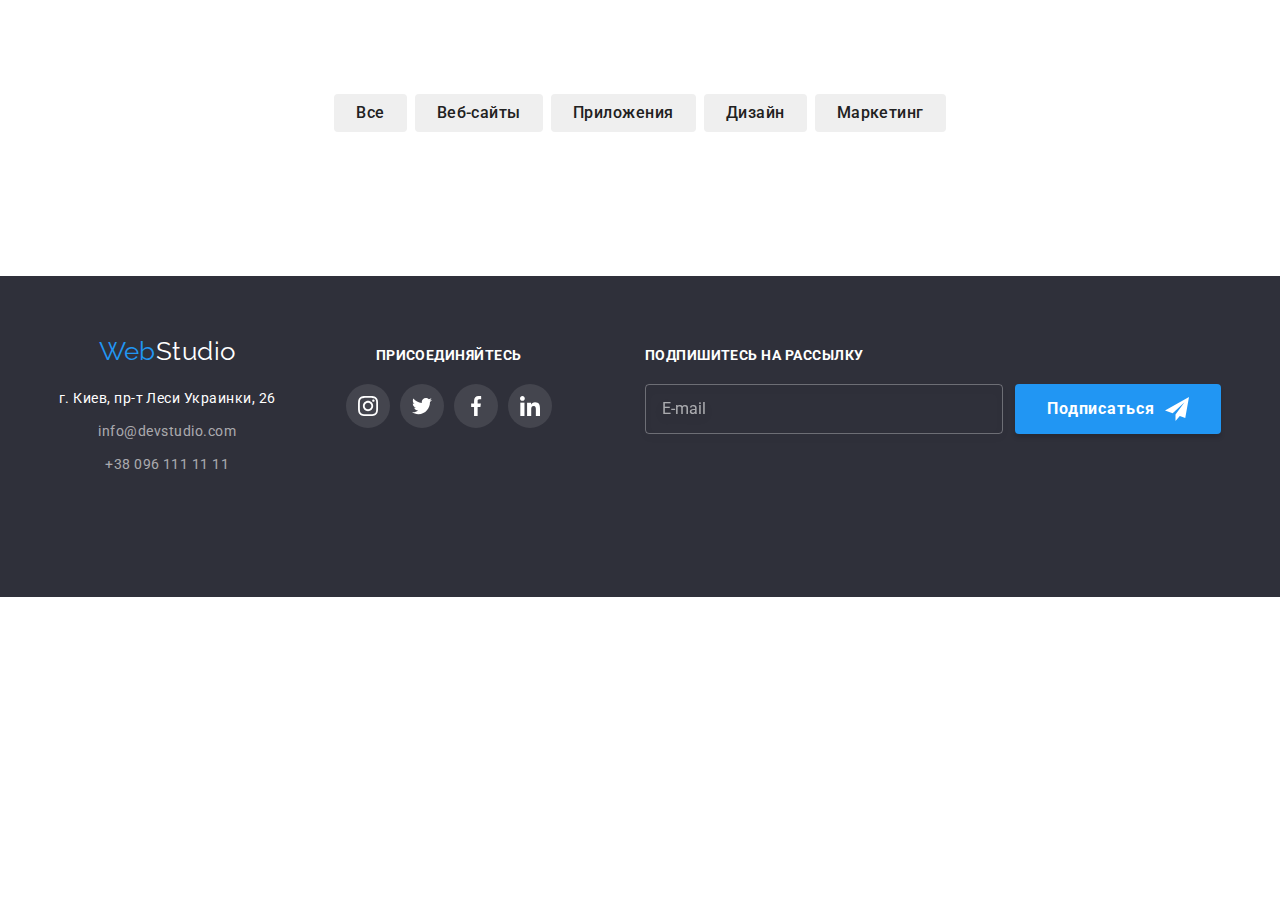
==== portfolio.html @ e56482e9 "Выполнена адаптивка части главной страницы" ====
<!DOCTYPE html>
<html lang="ru">

<head>
    <meta charset="UTF-8">
    <meta http-equiv="X-UA-Compatible" project__content="IE=edge">
    <meta name="viewport" project__content="width=device-width, initial-scale=1.0">
    <title>Портфолио</title>
    <link rel="preconnect" href="https://fonts.googleapis.com">
    <link rel="preconnect" href="https://fonts.gstatic.com" crossorigin>
    <link href="https://fonts.googleapis.com/css2?family=Raleway:wght@700&family=Roboto:wght@400;500;700;900&display=swap"
        rel="stylesheet">
    <link rel="stylesheet" href="https://cdnjs.cloudflare.com/ajax/libs/modern-normalize/1.1.0/modern-normalize.min.css">
    <link rel="stylesheet" href="./css/main.min.css">
</head>

<body>
    <!-- <header class="header">
    
        <div class="container header__nav">
            <nav class="header__nav">
                <a href="./index.html" class="logo">
                    <span class="logo-part">Web</span>Studio
                </a>
    
                <ul class="nav list">
                    <li class="nav__item "> <a href="./index.html"
                            class="nav__link link">Студия</a> </li>
                    <li class="nav__item nav__item--current"> 
                        <a href="./portfolio.html" class="nav__link nav__link--current link">Портфолио</a></li>
                    <li class="nav__item"> <a href="" class="nav__link link">Контакты</a></li>
                </ul>
    
    
            </nav>
            <ul class="contacts--flex list">
                <li class="contacts__item">
                    <a href="mailto:info@devstudio.com" class="contacts__link link">
                        <svg class="contacts__icon" width="16" height="12">
                            <use href="./images/symbol-defs.svg#icon-mail"></use>
                        </svg>
                        info@devstudio.com</a>
                </li>
                <li class="contacts__item contacts__item--margin">
                    <a href="tel:+380961111111" class="contacts__link link">
                        <svg class="contacts__icon" width="10" height="16">
                            <use href="./images/symbol-defs.svg#icon-tel"></use>
                        </svg>
                        +38 096 111 11 11
                    </a>
                </li>
            </ul>
        </div>
    
    </header> -->

    <main>
        <section class="container section">

            <!-- Project navigation -->

            <h1 class="visually-hidden">Наши проекты</h1>
            <ul class="project-nav list">
                <li class="project-nav__item project-nav__item--margin">
                    <button type="button" class="project-nav__filter">Все</button></li>
                <li class="project-nav__item project-nav__item--margin">
                    <button type="button" class="project-nav__filter">Веб-сайты</button></li>
                <li class="project-nav__item project-nav__item--margin">
                    <button type="button" class="project-nav__filter">Приложения</button></li>
                <li class="project-nav__item project-nav__item--margin">
                    <button type="button" class="project-nav__filter">Дизайн</button></li>
                <li class="project-nav__item">
                    <button type="button" class="project-nav__filter">Маркетинг</button></li>    
            </ul>
        
            <!-- <ul class="grid list">
                <li class="grid__item">
                    <a href="" class="project link">
                        
                        <div class="project__thumb">
                            <img src="./images/techcrack.jpg" alt="Технокряк"
                            >
                            <p class="project__text">Ресурс предлагает комплексные предложения с разным уровнем функционала и сервисов. Все это позволит посетителю получить
                            исчерпывающие сведения о компании или частном лице.</p>
                            
                        </div>
                        
                        <div class="project__content">
                            <h2 class="project__name">Технокряк</h2>
                            <p class="project__type">Веб-сайт</p>
                        </div>
                            
                    </a>
                    
                </li>
                <li class="grid__item">
                    <a href="" class="project link">
                        <div class="project__thumb">
                            <img src="./images/poster-new-orlean.jpg" alt="Постер New Orlean vs Golden Star" >
                            <p class="project__text">
                                Lorem ipsum dolor sit amet consectetur adipisicing elit. Natus consequuntur vitae, voluptas unde corporis minus?
                            </p>
                        </div>
                        
                        <div class="project__content">
                            <h2 class="project__name">Постер New Orlean vs Golden Star</h2>
                            <p class="project__type">Дизайн</p>
                        </div>
                            
                    </a>
                   
                </li>
                <li class="grid__item">
                    <a href="" class="project link">
                        <div class="project__thumb">
                            <img src="./images/seafood.jpg" alt="Ресторан Seafood" >
                            <p class="project__text">
                                Lorem ipsum dolor sit amet consectetur adipisicing elit. Natus consequuntur vitae, voluptas unde corporis minus?
                            </p>
                        </div>
                        
                        <div class="project__content">
                            <h2 class="project__name">Ресторан Seafood</h2>
                            <p class="project__type">Приложение</p>  
                        </div>
                          
                    </a>
                    
                </li>
                <li class="grid__item">
                    <a href="" class="project link">
                        <div class="project__thumb">
                            <img src="./images/prime.jpg" alt="Проект Prime" >
                            <p class="project__text">
                                Lorem ipsum dolor sit amet consectetur adipisicing elit. Natus consequuntur vitae, voluptas unde corporis minus?
                            </p>
                        </div>
                        
                        <div class="project__content">
                            <h2 class="project__name">Проект Prime</h2>
                            <p class="project__type">Маркетинг</p>
                        </div>
                          
                    </a>
                    
                </li>
                <li class="grid__item">
                    <a href="" class="project link">
                        <div class="project__thumb">
                            <img src="./images/boxes.jpg" alt="Проект Boxes" >
                            <p class="project__text">
                                Lorem ipsum dolor sit amet consectetur adipisicing elit. Natus consequuntur vitae, voluptas unde corporis minus?
                            </p>
                        </div>
                        
                        <div class="project__content">
                            <h2 class="project__name">Проект Boxes</h2>
                            <p class="project__type">Приложение</p> 
                        </div>
                           
                    </a>
                    
                </li>
                <li class="grid__item">
                    <a href="" class="project link">
                        <div class="project__thumb">
                            <img src="./images/inspiration.jpg" alt="Веб-сайт Inspiration has no Borders" >
                            <p class="project__text">
                                Lorem ipsum dolor sit amet consectetur adipisicing elit. Natus consequuntur vitae, voluptas unde corporis minus?
                            </p>
                        </div>
                        
                        <div class="project__content">
                            <h2 class="project__name">Inspiration has no Borders</h2>
                            <p class="project__type">Веб-сайт</p>  
                        </div>
                          
                    </a>
                    
                </li>
                <li class="grid__item">
                    <a href="" class="project link">
                        <div class="project__thumb">
                            <img src="./images/publish.jpg" alt="Издание Limited Edition" >
                            <p class="project__text">
                                Lorem ipsum dolor sit amet consectetur adipisicing elit. Natus consequuntur vitae, voluptas unde corporis minus?
                            </p>
                        </div>
                        
                        <div class="project__content">
                            <h2 class="project__name">Издание Limited Edition</h2>
                            <p class="project__type">Дизайн</p>
                        </div>
                            
                    </a>
                    
                </li>
                <li class="grid__item">
                    <a href="" class="project link link">
                        <div class="project__thumb">
                            <img src="./images/lab.jpg" alt="Проект LAB" >
                            <p class="project__text">
                                Lorem ipsum dolor sit amet consectetur adipisicing elit. Natus consequuntur vitae, voluptas unde corporis minus?
                            </p>
                        </div>
                        
                        <div class="project__content">
                            <h2 class="project__name">Проект LAB</h2>
                            <p class="project__type">Маркетинг</p>  
                        </div>
                          
                    </a>
                    
                </li>
                <li class="grid__item">
                    <a href="" class="project link link">
                        <div class="project__thumb">
                            <img src="./images/business.jpg" alt="Приложение Growing Business" >
                            <p class="project__text">
                                Lorem ipsum dolor sit amet consectetur adipisicing elit. Natus consequuntur vitae, voluptas unde corporis minus?
                            </p>
                        </div>
                        
                        <div class="project__content">
                            <h2 class="project__name">Growing Business</h2>
                            <p class="project__type">Приложение</p>   
                        </div> 
                    </a>
                </li>    
            </ul>   -->
        </section>
    </main>

    <footer class="footer section">
        <div class="footer__container container">
            <div class="footer__start">
                <a href="./index.html" class="footer__logo">
                    <span class="logo-part">Web</span>Studio
                </a>
    
                <address class="address">
                    <ul class="address__list list">
                        <li class="address__item address__item--margin">
                            <a href="https://goo.gl/maps/sBjycZR8X2mgEzcPA" target="_blank"
                                rel="noreferrer nofollow noopener" class="map">г. Киев, пр-т
                                Леси Украинки, 26</a>
                        </li>
                        <li class="address__item address__item--margin"> <a href="mailto:info@devstudio.com"
                                class="address__link link">info@devstudio.com</a> </li>
                        <li class="address__item"> <a href="tel:+380961111111" class="address__link link">+38 096 111 11
                                11</a></li>
                    </ul>
    
                </address>
            </div>
    
            <div class="footer__center">
                <h2 class="footer__tittle tittle">присоединяйтесь</h2>
                <ul class="footer-networks list">
                    <li class="footer-networks__item footer-networks__item--margin">
                        <a href="https://www.instagram.com/" target="_blank" rel="noreferrer nofollow noopener"
                            class="footer-networks__link">
                            <svg class="footer-networks__icon">
                                <use href="./images/symbol-defs.svg#icon-instagram"></use>
                            </svg>
                        </a>
                    </li>
                    <li class="footer-networks__item footer-networks__item--margin">
                        <a href="https://www.twitter.com" target="_blank" rel="noreferrer nofollow noopener"
                            class="footer-networks__link">
                            <svg class="footer-networks__icon">
                                <use href="./images/symbol-defs.svg#icon-twitter"></use>
                            </svg>
                        </a>
                    </li>
                    <li class="footer-networks__item footer-networks__item--margin">
                        <a href="https://www.facebook.com" target="_blank" rel="noreferrer nofollow noopener"
                            class="footer-networks__link link">
                            <svg class="footer-networks__icon">
                                <use href="./images/symbol-defs.svg#icon-facebook"></use>
                            </svg>
                        </a>
                    </li>
                    <li class="footer-networks__item">
                        <a href="https://www.linkedin.com" target="_blank" rel="noreferrer nofollow noopener"
                            class="footer-networks__link">
                            <svg class="footer-networks__icon">
                                <use href="./images/symbol-defs.svg#icon-linkedin"></use>
                            </svg>
                        </a>
                    </li>
                </ul>
            </div>
    
            <div class="footer__subscribe">
                <p class="footer__tittle tittle">Подпишитесь на рассылку</p>
                <form class="footer-subscribe__form">
                    <label class="footer-subscribe__label">
                        <input class="footer-subscribe__input" type="email" name="subscription" placeholder="E-mail"
                            required>
                    </label>
                    <button class="footer-subsribe__button button" type="submit">Подписаться</button>
                </form>
    
            </div>
    
    
        </div>
    
    </footer>
    </body>
    </html>
---- css/main.min.css ----
body{background:#fff;color:#757575;font-family:"Roboto",sans-serif;letter-spacing:.03em}img{display:block;max-width:100%;height:auto}address{font-style:normal}.list{padding:0;margin:0;list-style:none}.link{text-decoration:none;color:inherit}h1,h2,h3,h4,h5,h6,p{margin-top:0;margin-bottom:0}.container{width:100vw;padding-left:15px;padding-right:15px;margin-left:auto;margin-right:auto}@media screen and (min-width: 480px){.container{width:420px}}@media screen and (min-width: 768px){.container{width:768px}}@media screen and (min-width: 1200px){.container{width:1200px}}.section{padding-top:60px;padding-bottom:60px}@media screen and (min-width: 1200px){.section{padding-top:94px;padding-bottom:94px}}.section-tittle{color:#212121;font-size:28px;line-height:1.18;text-align:center;margin-bottom:30px}@media screen and (min-width: 1200px){.section-tittle{font-size:36px;line-height:1.17;margin-bottom:50px}}.visually-hidden{position:absolute;width:1px;height:1px;margin:-1px;border:0;padding:0;white-space:nowrap;-webkit-clip-path:inset(100%);clip-path:inset(100%);clip:rect(0 0 0 0);overflow:hidden}.logo{color:#000;font-family:"Raleway",sans-serif;font-size:26px;line-height:1.19;text-decoration:none}.logo-part{color:#2196f3}.header{padding-top:24px;padding-bottom:24px;border-bottom:1px solid #ececec}.header__nav{display:-webkit-box;display:-ms-flexbox;display:flex;-webkit-box-align:center;-ms-flex-align:center;align-items:center}.nav{display:-webkit-box;display:-ms-flexbox;display:flex;margin-left:93px}.nav__item:not(:last-child){margin-right:50px}.nav__item--current{position:relative}.nav__link{color:#212121;font-weight:500;font-size:14px;line-height:1.14;letter-spacing:.02em;text-decoration:none;-webkit-transition:color 250ms cubic-bezier(0.4, 0, 0.2, 1);transition:color 250ms cubic-bezier(0.4, 0, 0.2, 1)}.nav__link:hover,.nav__link:focus{color:#2196f3}.nav__link--current{position:relative;color:#2196f3;padding-bottom:31px}.nav__link--current::after{content:"";position:absolute;display:block;left:0;bottom:-1px;height:4px;width:100%;background:#2196f3;border-radius:2px}.contacts--flex{display:-webkit-box;display:-ms-flexbox;display:flex;margin-left:auto}.contacts__item--margin{margin-left:50px}.contacts__link{color:#757575;display:-webkit-box;display:-ms-flexbox;display:flex;-webkit-box-align:center;-ms-flex-align:center;align-items:center;font-weight:500;font-size:14px;line-height:1.14;letter-spacing:.02em;text-decoration:none;-webkit-transition:color 250ms cubic-bezier(0.4, 0, 0.2, 1);transition:color 250ms cubic-bezier(0.4, 0, 0.2, 1)}.contacts__link:hover,.contacts__link:focus{color:#2196f3}.contacts__icon{display:block;margin-right:10px;fill:currentColor}.footer{background:#2f303a;text-align:center}@media screen and (min-width: 1200px){.footer{padding-top:60px;padding-bottom:60px}}@media screen and (min-width: 768px){.footer__container{display:-webkit-box;display:-ms-flexbox;display:flex;-webkit-box-align:baseline;-ms-flex-align:baseline;align-items:baseline;-ms-flex-wrap:wrap;flex-wrap:wrap;-webkit-box-pack:center;-ms-flex-pack:center;justify-content:center}}@media screen and (min-width: 1200px){.footer__container{-ms-flex-wrap:nowrap;flex-wrap:nowrap}}.footer__logo{color:#fff;font-family:"Raleway",sans-serif;font-size:26px;line-height:1.19;text-decoration:none}.address{font-style:normal;font-size:14px;line-height:1.71;margin-top:20px;margin-bottom:60px}.map{color:#fff;font-weight:400;text-decoration:none;-webkit-transition:color 250ms cubic-bezier(0.4, 0, 0.2, 1);transition:color 250ms cubic-bezier(0.4, 0, 0.2, 1)}.map:hover,.map:focus{color:#2196f3}.address__item--margin{margin-bottom:9px}.address__link{color:rgba(255,255,255,.6);font-weight:400;text-decoration:none;font-size:14px;line-height:1.71;-webkit-transition:color 250ms cubic-bezier(0.4, 0, 0.2, 1);transition:color 250ms cubic-bezier(0.4, 0, 0.2, 1)}.address__link:hover,.address__link:focus{color:#2196f3}.footer__center{margin-bottom:60px;text-align:center}@media screen and (min-width: 768px){.footer__center{margin-left:165px}}@media screen and (min-width: 1200px){.footer__center{margin-left:70px}}.footer__tittle{margin-bottom:20px;font-weight:700;font-size:14px;line-height:1.14;text-transform:uppercase;color:#fff}.footer-networks{display:-webkit-box;display:-ms-flexbox;display:flex;-webkit-box-pack:center;-ms-flex-pack:center;justify-content:center;-webkit-box-align:center;-ms-flex-align:center;align-items:center}.footer-networks__item--margin{margin-right:10px}.footer-networks__link{padding:12px;width:44px;height:44px;border-radius:50%;display:-webkit-box;display:-ms-flexbox;display:flex;fill:#fff;background:rgba(255,255,255,.1);-webkit-transition:background-color 250ms cubic-bezier(0.4, 0, 0.2, 1);transition:background-color 250ms cubic-bezier(0.4, 0, 0.2, 1)}.footer-networks__link:hover,.footer-networks__link:focus{background-color:#2196f3}.footer-networks__icon{width:20px;height:20px}.footer__subscribe{text-align:center}@media screen and (min-width: 1200px){.footer__subscribe{margin-left:93px;text-align:start}}@media screen and (min-width: 1200px){.footer-subscribe__form{display:-webkit-box;display:-ms-flexbox;display:flex}}.footer-subscribe__input{margin-bottom:20px;padding:15px 16px;width:100%;border:1px solid rgba(255,255,255,.3);-webkit-filter:drop-shadow(0px 4px 4px rgba(0, 0, 0, 0.15));filter:drop-shadow(0px 4px 4px rgba(0, 0, 0, 0.15));border-radius:4px;background-color:rgba(0,0,0,0);color:#fff;-webkit-transition:border-color 250ms cubic-bezier(0.4, 0, 0.2, 1);transition:border-color 250ms cubic-bezier(0.4, 0, 0.2, 1)}@media screen and (min-width: 768px){.footer-subscribe__input{width:450px}}@media screen and (min-width: 1200px){.footer-subscribe__input{width:358px;margin-right:12px;margin-bottom:0}}.footer-subscribe__input:hover,.footer-subscribe__input:focus{border-color:#2196f3;outline:none}.footer-subscribe__input::-webkit-input-placeholder{font-size:16px;line-height:1.25;color:rgba(255,255,255,.6)}.footer-subscribe__input::-moz-placeholder{font-size:16px;line-height:1.25;color:rgba(255,255,255,.6)}.footer-subscribe__input:-ms-input-placeholder{font-size:16px;line-height:1.25;color:rgba(255,255,255,.6)}.footer-subscribe__input::-ms-input-placeholder{font-size:16px;line-height:1.25;color:rgba(255,255,255,.6)}.footer-subscribe__input::placeholder{font-size:16px;line-height:1.25;color:rgba(255,255,255,.6)}.footer-subsribe__button{display:-webkit-box;display:-ms-flexbox;display:flex;-webkit-box-pack:center;-ms-flex-pack:center;justify-content:center;-webkit-box-align:center;-ms-flex-align:center;align-items:center;margin-left:auto;margin-right:auto;padding:10px 28px;color:#fff;min-width:200px}.footer-subsribe__button::after{content:"";display:block;width:24px;height:24px;background-image:url(../images/icon-send.svg);background-size:contain;margin-left:10px}.hero{background-color:#2f303a;text-align:center;padding-top:118px;padding-bottom:118px;background-image:-webkit-gradient(linear, left top, right top, from(rgba(47, 48, 58, 0.4)), to(rgba(47, 48, 58, 0.4))),url(../images/hero-background.jpg);background-image:linear-gradient(to right, rgba(47, 48, 58, 0.4), rgba(47, 48, 58, 0.4)),url(../images/hero-background.jpg);background-repeat:no-repeat;background-size:cover;max-width:1600px;height:auto}@media screen and (min-width: 1200px){.hero{padding-top:200px;padding-bottom:200px}}.hero__tittle{color:#fff;font-weight:900;font-size:26px;line-height:1.62;letter-spacing:.06em;text-transform:uppercase;margin-bottom:30px}@media screen and (min-width: 1200px){.hero__tittle{font-size:44px;line-height:1.36}}.button{background:#2196f3;-webkit-box-shadow:0px 4px 4px rgba(0,0,0,.15);box-shadow:0px 4px 4px rgba(0,0,0,.15);border-radius:4px;color:#fff;cursor:pointer;font-weight:700;font-size:16px;line-height:1.88;font-family:inherit;letter-spacing:.06em;border:none;padding:10px 32px;-webkit-transition:background-color 250ms cubic-bezier(0.4, 0, 0.2, 1);transition:background-color 250ms cubic-bezier(0.4, 0, 0.2, 1)}.button:hover,.button:focus{background-color:#188ce8}.benefits__list{display:-webkit-box;display:-ms-flexbox;display:flex;-ms-flex-wrap:wrap;flex-wrap:wrap;gap:30px}.benefits__item{width:100%}@media screen and (min-width: 768px){.benefits__item{width:354px}}@media screen and (min-width: 1200px){.benefits__item{width:270px}}.benefits__icontainer{display:-webkit-box;display:-ms-flexbox;display:flex;-webkit-box-pack:center;-ms-flex-pack:center;justify-content:center;-webkit-box-align:center;-ms-flex-align:center;align-items:center;padding-top:25px;padding-bottom:25px;margin-bottom:30px;background-color:#f5f4fa;border-radius:4px}.benefits__icon{display:-webkit-box;display:-ms-flexbox;display:flex;width:70px;height:70px}.benefits__tittle{color:#212121;font-size:14px;line-height:1.14;text-transform:uppercase;margin-bottom:10px}.benefits__text{font-size:14px;line-height:1.71}.our-work{display:none;padding-top:0}@media screen and (min-width: 1200px){.our-work{display:block}}.our-work__list{display:-webkit-box;display:-ms-flexbox;display:flex}.our-work__item{position:relative}.our-work__itittle{position:absolute;bottom:0;left:0;width:100%;height:70px;display:-webkit-box;display:-ms-flexbox;display:flex;-webkit-box-pack:center;-ms-flex-pack:center;justify-content:center;-webkit-box-align:center;-ms-flex-align:center;align-items:center;font-size:14px;line-height:1.14;text-align:center;text-transform:uppercase;color:#fff;background:rgba(47,48,58,.8)}.our-work__item--margin{margin-left:30px}.team{background-color:#f5f4fa}.team__list{display:-webkit-box;display:-ms-flexbox;display:flex;-ms-flex-wrap:wrap;flex-wrap:wrap;gap:30px}.team__item{text-align:center;width:450px;-webkit-box-shadow:0px 1px 3px rgba(0,0,0,.12),0px 1px 1px rgba(0,0,0,.14),0px 2px 1px rgba(0,0,0,.2);box-shadow:0px 1px 3px rgba(0,0,0,.12),0px 1px 1px rgba(0,0,0,.14),0px 2px 1px rgba(0,0,0,.2);border-radius:0px 0px 4px 4px;background-color:#fff}@media screen and (min-width: 768px){.team__item{width:354px}}@media screen and (min-width: 1200px){.team__item{width:270px}}.team__content{padding-top:30px;padding-bottom:24px}@media screen and (min-width: 1200px){.team__content{padding-bottom:30px}}.team__name{color:#212121;font-weight:500;font-size:16px;line-height:1.19;margin-bottom:10px}.team__staff{font-weight:400;font-size:16px;line-height:1.19;margin-bottom:16px}.team-networks{display:-webkit-box;display:-ms-flexbox;display:flex;-webkit-box-pack:center;-ms-flex-pack:center;justify-content:center;-webkit-box-align:center;-ms-flex-align:center;align-items:center}.team-networks__item--margin{margin-right:10px}.team-networks__link{width:44px;height:44px;border-radius:50%;display:-webkit-box;display:-ms-flexbox;display:flex;-webkit-box-pack:center;-ms-flex-pack:center;justify-content:center;-webkit-box-align:center;-ms-flex-align:center;align-items:center;fill:#afb1b8;-webkit-transition:background-color 250ms cubic-bezier(0.4, 0, 0.2, 1),fill 250ms cubic-bezier(0.4, 0, 0.2, 1);transition:background-color 250ms cubic-bezier(0.4, 0, 0.2, 1),fill 250ms cubic-bezier(0.4, 0, 0.2, 1)}.team-networks__link:hover,.team-networks__link:focus{background-color:#2196f3;fill:#fff}.team-networks__icon{width:20px;height:20px}.clients__list{display:-webkit-box;display:-ms-flexbox;display:flex;-ms-flex-wrap:wrap;flex-wrap:wrap;-webkit-box-pack:center;-ms-flex-pack:center;justify-content:center;gap:30px}.clients__link{width:210px;height:92px;border:1px solid #afb1b8;border-radius:4px;display:-webkit-box;display:-ms-flexbox;display:flex;-webkit-box-pack:center;-ms-flex-pack:center;justify-content:center;-webkit-box-align:center;-ms-flex-align:center;align-items:center;fill:#afb1b8;-webkit-transition:border 250ms cubic-bezier(0.4, 0, 0.2, 1),fill 250ms cubic-bezier(0.4, 0, 0.2, 1);transition:border 250ms cubic-bezier(0.4, 0, 0.2, 1),fill 250ms cubic-bezier(0.4, 0, 0.2, 1)}@media screen and (min-width: 768px){.clients__link{width:226px}}@media screen and (min-width: 1200px){.clients__link{width:170px}}.clients__link:hover,.clients__link:focus{fill:#2196f3;border:1px solid #2196f3}.clients__icon{display:-webkit-box;display:-ms-flexbox;display:flex;-webkit-box-pack:center;-ms-flex-pack:center;justify-content:center;-webkit-box-align:center;-ms-flex-align:center;align-items:center}.backdrop{position:fixed;top:0;left:0;width:100%;height:100%;background-color:rgba(0,0,0,.2);opacity:1;-webkit-transition:opacity 250ms cubic-bezier(0.4, 0, 0.2, 1);transition:opacity 250ms cubic-bezier(0.4, 0, 0.2, 1)}.backdrop.is-hidden{opacity:0;pointer-events:none}.backdrop.is-hidden .modal{-webkit-transform:translate(-50%, -50%) scale(0.5);transform:translate(-50%, -50%) scale(0.5)}.modal{position:absolute;top:50%;left:50%;-webkit-transform:translate(-50%, -50%) scale(1);transform:translate(-50%, -50%) scale(1);-webkit-transition:-webkit-transform 250ms cubic-bezier(0.4, 0, 0.2, 1);transition:-webkit-transform 250ms cubic-bezier(0.4, 0, 0.2, 1);transition:transform 250ms cubic-bezier(0.4, 0, 0.2, 1);transition:transform 250ms cubic-bezier(0.4, 0, 0.2, 1), -webkit-transform 250ms cubic-bezier(0.4, 0, 0.2, 1);display:block;opacity:1;display:-webkit-box;display:-ms-flexbox;display:flex;-webkit-box-pack:center;-ms-flex-pack:center;justify-content:center;-webkit-box-align:center;-ms-flex-align:center;align-items:center;-webkit-box-orient:vertical;-webkit-box-direction:normal;-ms-flex-direction:column;flex-direction:column;width:528px;height:581px;padding:40px;background:#fff;-webkit-box-shadow:0px 1px 3px rgba(0,0,0,.12),0px 1px 1px rgba(0,0,0,.14),0px 2px 1px rgba(0,0,0,.2);box-shadow:0px 1px 3px rgba(0,0,0,.12),0px 1px 1px rgba(0,0,0,.14),0px 2px 1px rgba(0,0,0,.2);border-radius:4px}.button-close{position:absolute;top:8px;right:8px;width:30px;height:30px;display:-webkit-box;display:-ms-flexbox;display:flex;-webkit-box-pack:center;-ms-flex-pack:center;justify-content:center;-webkit-box-align:center;-ms-flex-align:center;align-items:center;cursor:pointer;background-color:#fff;fill:#000;border:1px solid rgba(0,0,0,.1);border-radius:15px;padding:6px;-webkit-transition:fill 250ms cubic-bezier(0.4, 0, 0.2, 1);transition:fill 250ms cubic-bezier(0.4, 0, 0.2, 1)}.button-close:hover,.button-close:focus{fill:#2196f3}.modal-form__submit{display:-webkit-box;display:-ms-flexbox;display:flex;-webkit-box-pack:center;-ms-flex-pack:center;justify-content:center;-webkit-box-align:center;-ms-flex-align:center;align-items:center;margin:0 auto;min-width:200px;height:50px;color:#fff;background-color:#2196f3;-webkit-box-shadow:0px 4px 4px rgba(0,0,0,.15);box-shadow:0px 4px 4px rgba(0,0,0,.15);border-radius:4px}.modal__tittle{margin-bottom:12px;font-weight:700;font-size:20px;line-height:1.15;text-align:center;color:#212121}.modal-form{margin-left:auto;margin-right:auto;-webkit-box-orient:vertical;-webkit-box-direction:normal;-ms-flex-direction:column;flex-direction:column}.modal-form__field{display:-webkit-box;display:-ms-flexbox;display:flex;-webkit-box-orient:vertical;-webkit-box-direction:normal;-ms-flex-direction:column;flex-direction:column;position:relative;margin-bottom:10px;-webkit-transition:border-color 250ms cubic-bezier(0.4, 0, 0.2, 1);transition:border-color 250ms cubic-bezier(0.4, 0, 0.2, 1)}.modal-form__label{margin-bottom:4px;font-size:12px;line-height:1.17;letter-spacing:.01em}.modal-form__input{height:40px;padding:12px 42px;border:1px solid rgba(33,33,33,.2);border-radius:4px;-webkit-transition:border-color 250ms cubic-bezier(0.4, 0, 0.2, 1);transition:border-color 250ms cubic-bezier(0.4, 0, 0.2, 1)}.modal-form__field:focus-within .modal-form__input,.modal-form__field:hover .modal-form__input{border:1px solid #2196f3;outline:none}.modal-form__icon{position:absolute;left:12px;bottom:12px;margin:0;width:18px;height:18px;fill:#212121;-webkit-transition:fill 250ms cubic-bezier(0.4, 0, 0.2, 1);transition:fill 250ms cubic-bezier(0.4, 0, 0.2, 1)}.modal-form__field:focus-within .modal-form__icon,.modal-form__field:hover .modal-form__icon{fill:#2196f3}.modal-form__textarea{display:-webkit-box;display:-ms-flexbox;display:flex;-webkit-box-orient:vertical;-webkit-box-direction:normal;-ms-flex-direction:column;flex-direction:column;margin-bottom:20px}.modal-textarea__field{padding:12px 16px;width:448px;height:120px;border:1px solid rgba(33,33,33,.2);border-radius:4px;-webkit-transition:border-color 250ms cubic-bezier(0.4, 0, 0.2, 1);transition:border-color 250ms cubic-bezier(0.4, 0, 0.2, 1);resize:none}.modal-textarea__field::-webkit-input-placeholder{font-size:12px;line-height:1.17;letter-spacing:.01em;color:rgba(117,117,117,.5019607843)}.modal-textarea__field::-moz-placeholder{font-size:12px;line-height:1.17;letter-spacing:.01em;color:rgba(117,117,117,.5019607843)}.modal-textarea__field:-ms-input-placeholder{font-size:12px;line-height:1.17;letter-spacing:.01em;color:rgba(117,117,117,.5019607843)}.modal-textarea__field::-ms-input-placeholder{font-size:12px;line-height:1.17;letter-spacing:.01em;color:rgba(117,117,117,.5019607843)}.modal-textarea__field::placeholder{font-size:12px;line-height:1.17;letter-spacing:.01em;color:rgba(117,117,117,.5019607843)}.modal-textarea__field:focus-within,.modal-textarea__field:hover{border-color:#2196f3;outline:none}.modal-form__checkbox{display:-webkit-box;display:-ms-flexbox;display:flex;-webkit-box-pack:center;-ms-flex-pack:center;justify-content:center;-webkit-box-align:center;-ms-flex-align:center;align-items:center;margin-bottom:30px}.checkbox-icon{display:inline-block;width:16px;height:15px;border:2px solid #212121;border-radius:2px;margin-right:8px}.modal-form__check:checked+.checkbox-icon{background-color:#2196f3;background-image:url(../images/icon-check.svg);background-size:contain;border-color:rgba(0,0,0,0);background-origin:border-box}.modal-form__checkbox-label{font-size:14px;line-height:1.7142857143}.modal-form__terms{color:#2196f3}.project-nav{margin-bottom:50px;display:-webkit-box;display:-ms-flexbox;display:flex;-webkit-box-pack:center;-ms-flex-pack:center;justify-content:center;-webkit-box-align:center;-ms-flex-align:center;align-items:center}.project-nav__item--margin{margin-right:8px}.project-nav__filter{color:#212121;cursor:pointer;border-radius:4px;font-family:inherit;font-weight:500;font-size:16px;line-height:1.63;border:none;text-align:center;letter-spacing:.03em;padding:6px 22px;-webkit-transition:background-color 250ms cubic-bezier(0.4, 0, 0.2, 1),color 250ms cubic-bezier(0.4, 0, 0.2, 1),-webkit-box-shadow 250ms cubic-bezier(0.4, 0, 0.2, 1);transition:background-color 250ms cubic-bezier(0.4, 0, 0.2, 1),color 250ms cubic-bezier(0.4, 0, 0.2, 1),-webkit-box-shadow 250ms cubic-bezier(0.4, 0, 0.2, 1);transition:background-color 250ms cubic-bezier(0.4, 0, 0.2, 1),color 250ms cubic-bezier(0.4, 0, 0.2, 1),box-shadow 250ms cubic-bezier(0.4, 0, 0.2, 1);transition:background-color 250ms cubic-bezier(0.4, 0, 0.2, 1),color 250ms cubic-bezier(0.4, 0, 0.2, 1),box-shadow 250ms cubic-bezier(0.4, 0, 0.2, 1),-webkit-box-shadow 250ms cubic-bezier(0.4, 0, 0.2, 1)}.project-nav__filter:hover,.project-nav__filter:focus{background-color:#2196f3;color:#fff;-webkit-box-shadow:0px 3px 1px rgba(0,0,0,.1),0px 1px 2px rgba(0,0,0,.08),0px 2px 2px rgba(0,0,0,.12);box-shadow:0px 3px 1px rgba(0,0,0,.1),0px 1px 2px rgba(0,0,0,.08),0px 2px 2px rgba(0,0,0,.12)}.grid{display:-webkit-box;display:-ms-flexbox;display:flex;-ms-flex-wrap:wrap;flex-wrap:wrap;gap:30px;margin-bottom:-30px}.grid__item{z-index:9;border:4px;width:100%;height:auto}.project{display:block;-webkit-transition:-webkit-box-shadow 250ms timing-function;transition:-webkit-box-shadow 250ms timing-function;transition:box-shadow 250ms timing-function;transition:box-shadow 250ms timing-function, -webkit-box-shadow 250ms timing-function}.project:hover,.project:focus{-webkit-box-shadow:0px 1px 1px rgba(0,0,0,.12),0px 4px 4px rgba(0,0,0,.06),1px 4px 6px rgba(0,0,0,.16);box-shadow:0px 1px 1px rgba(0,0,0,.12),0px 4px 4px rgba(0,0,0,.06),1px 4px 6px rgba(0,0,0,.16)}.project__thumb{position:relative;content:"";top:0;left:0;width:450px;height:294px;overflow:hidden}.project_thumb img{width:450px;height:auto}.project__text{position:absolute;top:0;left:0;color:#fff;background-color:rgba(33,150,243,.9);width:100%;height:100%;-webkit-transform:translateY(101%);transform:translateY(101%);-webkit-transition:-webkit-transform 250ms cubic-bezier(0.4, 0, 0.2, 1);transition:-webkit-transform 250ms cubic-bezier(0.4, 0, 0.2, 1);transition:transform 250ms cubic-bezier(0.4, 0, 0.2, 1);transition:transform 250ms cubic-bezier(0.4, 0, 0.2, 1), -webkit-transform 250ms cubic-bezier(0.4, 0, 0.2, 1);font-size:18px;line-height:1.56}.project:hover .project__text,.project:focus .project__text{-webkit-transform:translateY(0);transform:translateY(0)}.project__content{border:1px solid #eee;border-top:none}.project__name{color:#212121;font-size:18px;line-height:2;margin-bottom:4px}.project__type{font-size:16px;line-height:1.88;margin:0}/*# sourceMappingURL=main.min.css.map */
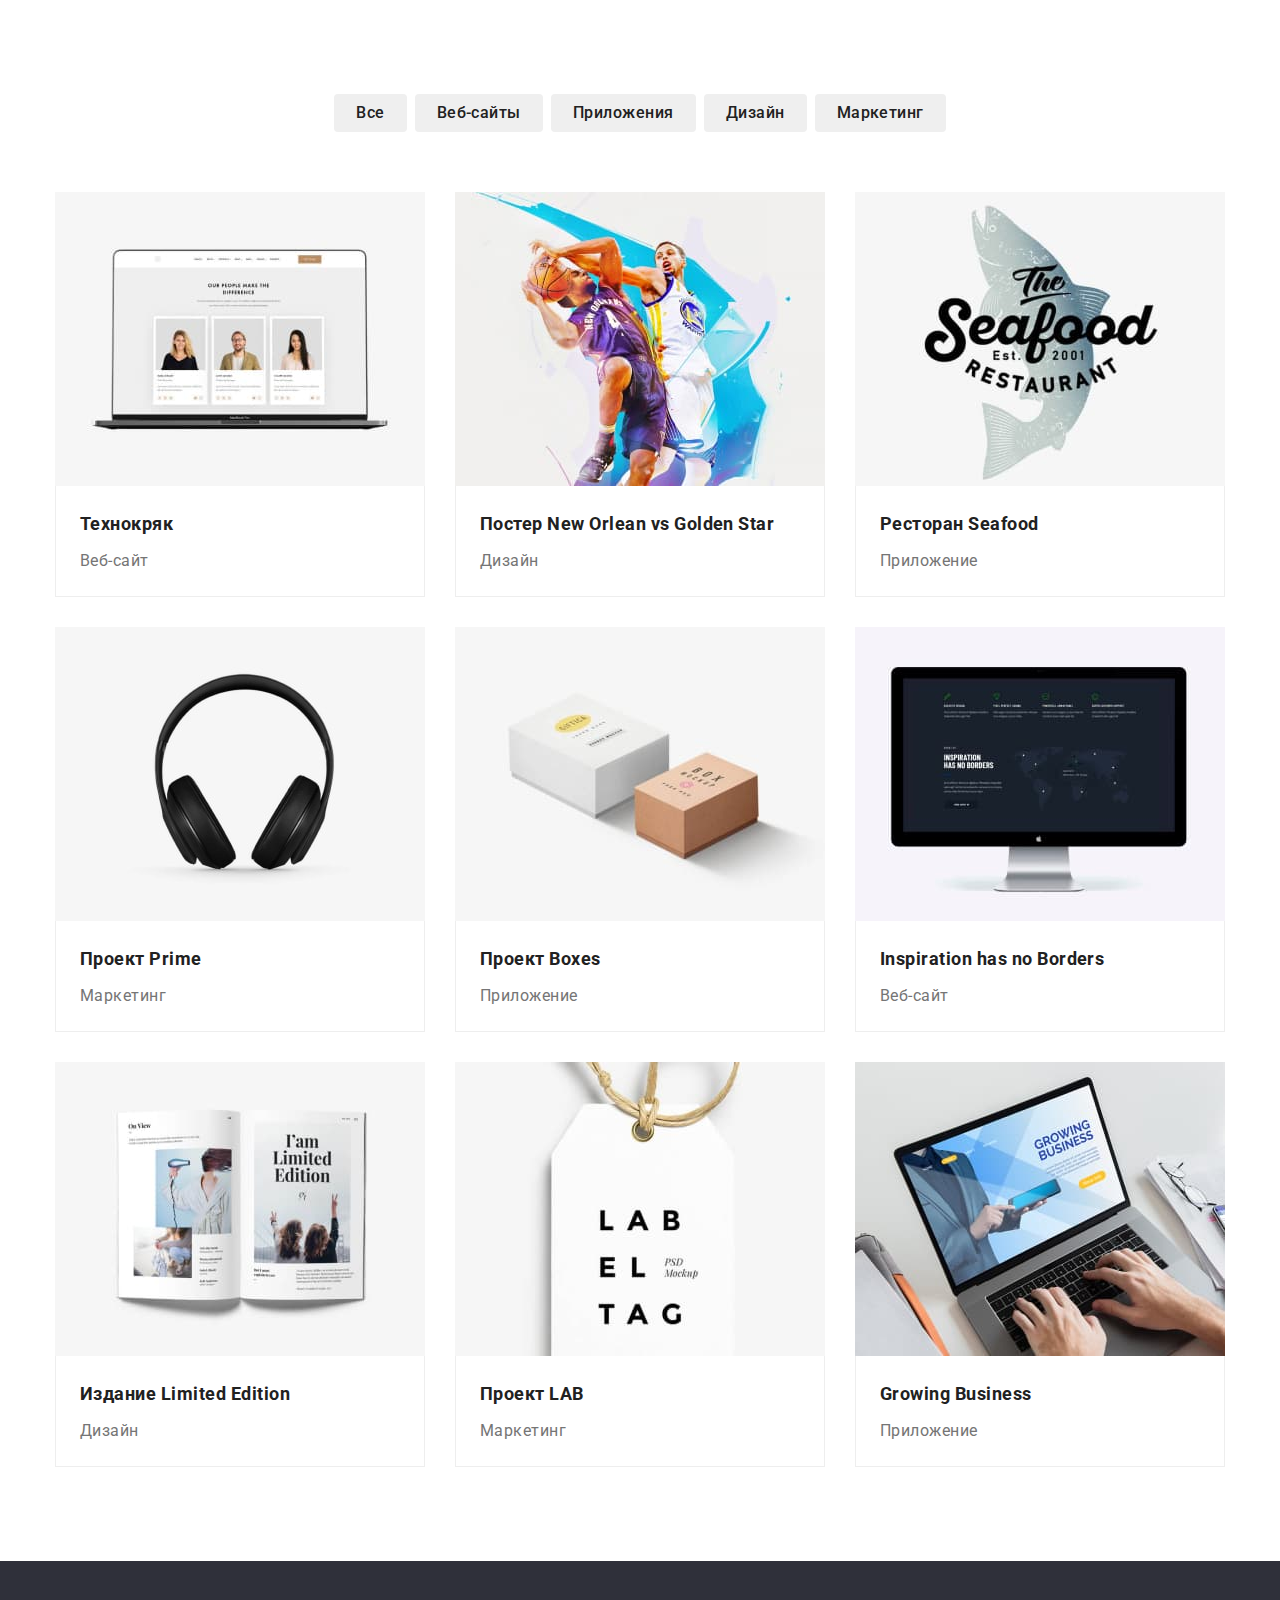
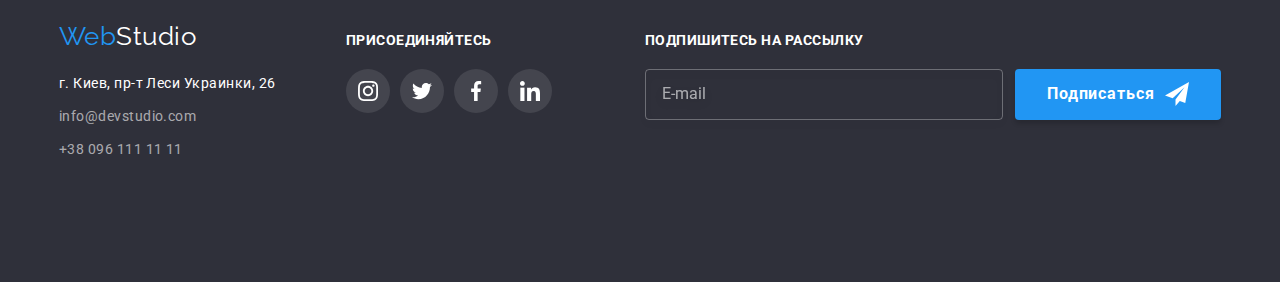
==== commit 998fb3a6: "Адаптировано Портфолио, частично модалка" ====
--- a/portfolio.html
+++ b/portfolio.html
@@ -3,8 +3,8 @@
 
 <head>
     <meta charset="UTF-8">
-    <meta http-equiv="X-UA-Compatible" project__content="IE=edge">
-    <meta name="viewport" project__content="width=device-width, initial-scale=1.0">
+    <meta http-equiv="X-UA-Compatible" content="IE=edge">
+    <meta name="viewport" content="width=device-width, initial-scale=1.0">
     <title>Портфолио</title>
     <link rel="preconnect" href="https://fonts.googleapis.com">
     <link rel="preconnect" href="https://fonts.gstatic.com" crossorigin>
@@ -73,7 +73,7 @@
                     <button type="button" class="project-nav__filter">Маркетинг</button></li>    
             </ul>
         
-            <!-- <ul class="grid list">
+            <ul class="grid list">
                 <li class="grid__item">
                     <a href="" class="project link">
                         
@@ -227,7 +227,7 @@
                         </div> 
                     </a>
                 </li>    
-            </ul>   -->
+            </ul>  
         </section>
     </main>
 
--- a/css/main.min.css
+++ b/css/main.min.css
@@ -1 +1 @@
-body{background:#fff;color:#757575;font-family:"Roboto",sans-serif;letter-spacing:.03em}img{display:block;max-width:100%;height:auto}address{font-style:normal}.list{padding:0;margin:0;list-style:none}.link{text-decoration:none;color:inherit}h1,h2,h3,h4,h5,h6,p{margin-top:0;margin-bottom:0}.container{width:100vw;padding-left:15px;padding-right:15px;margin-left:auto;margin-right:auto}@media screen and (min-width: 480px){.container{width:420px}}@media screen and (min-width: 768px){.container{width:768px}}@media screen and (min-width: 1200px){.container{width:1200px}}.section{padding-top:60px;padding-bottom:60px}@media screen and (min-width: 1200px){.section{padding-top:94px;padding-bottom:94px}}.section-tittle{color:#212121;font-size:28px;line-height:1.18;text-align:center;margin-bottom:30px}@media screen and (min-width: 1200px){.section-tittle{font-size:36px;line-height:1.17;margin-bottom:50px}}.visually-hidden{position:absolute;width:1px;height:1px;margin:-1px;border:0;padding:0;white-space:nowrap;-webkit-clip-path:inset(100%);clip-path:inset(100%);clip:rect(0 0 0 0);overflow:hidden}.logo{color:#000;font-family:"Raleway",sans-serif;font-size:26px;line-height:1.19;text-decoration:none}.logo-part{color:#2196f3}.header{padding-top:24px;padding-bottom:24px;border-bottom:1px solid #ececec}.header__nav{display:-webkit-box;display:-ms-flexbox;display:flex;-webkit-box-align:center;-ms-flex-align:center;align-items:center}.nav{display:-webkit-box;display:-ms-flexbox;display:flex;margin-left:93px}.nav__item:not(:last-child){margin-right:50px}.nav__item--current{position:relative}.nav__link{color:#212121;font-weight:500;font-size:14px;line-height:1.14;letter-spacing:.02em;text-decoration:none;-webkit-transition:color 250ms cubic-bezier(0.4, 0, 0.2, 1);transition:color 250ms cubic-bezier(0.4, 0, 0.2, 1)}.nav__link:hover,.nav__link:focus{color:#2196f3}.nav__link--current{position:relative;color:#2196f3;padding-bottom:31px}.nav__link--current::after{content:"";position:absolute;display:block;left:0;bottom:-1px;height:4px;width:100%;background:#2196f3;border-radius:2px}.contacts--flex{display:-webkit-box;display:-ms-flexbox;display:flex;margin-left:auto}.contacts__item--margin{margin-left:50px}.contacts__link{color:#757575;display:-webkit-box;display:-ms-flexbox;display:flex;-webkit-box-align:center;-ms-flex-align:center;align-items:center;font-weight:500;font-size:14px;line-height:1.14;letter-spacing:.02em;text-decoration:none;-webkit-transition:color 250ms cubic-bezier(0.4, 0, 0.2, 1);transition:color 250ms cubic-bezier(0.4, 0, 0.2, 1)}.contacts__link:hover,.contacts__link:focus{color:#2196f3}.contacts__icon{display:block;margin-right:10px;fill:currentColor}.footer{background:#2f303a;text-align:center}@media screen and (min-width: 1200px){.footer{padding-top:60px;padding-bottom:60px}}@media screen and (min-width: 768px){.footer__container{display:-webkit-box;display:-ms-flexbox;display:flex;-webkit-box-align:baseline;-ms-flex-align:baseline;align-items:baseline;-ms-flex-wrap:wrap;flex-wrap:wrap;-webkit-box-pack:center;-ms-flex-pack:center;justify-content:center}}@media screen and (min-width: 1200px){.footer__container{-ms-flex-wrap:nowrap;flex-wrap:nowrap}}.footer__logo{color:#fff;font-family:"Raleway",sans-serif;font-size:26px;line-height:1.19;text-decoration:none}.address{font-style:normal;font-size:14px;line-height:1.71;margin-top:20px;margin-bottom:60px}.map{color:#fff;font-weight:400;text-decoration:none;-webkit-transition:color 250ms cubic-bezier(0.4, 0, 0.2, 1);transition:color 250ms cubic-bezier(0.4, 0, 0.2, 1)}.map:hover,.map:focus{color:#2196f3}.address__item--margin{margin-bottom:9px}.address__link{color:rgba(255,255,255,.6);font-weight:400;text-decoration:none;font-size:14px;line-height:1.71;-webkit-transition:color 250ms cubic-bezier(0.4, 0, 0.2, 1);transition:color 250ms cubic-bezier(0.4, 0, 0.2, 1)}.address__link:hover,.address__link:focus{color:#2196f3}.footer__center{margin-bottom:60px;text-align:center}@media screen and (min-width: 768px){.footer__center{margin-left:165px}}@media screen and (min-width: 1200px){.footer__center{margin-left:70px}}.footer__tittle{margin-bottom:20px;font-weight:700;font-size:14px;line-height:1.14;text-transform:uppercase;color:#fff}.footer-networks{display:-webkit-box;display:-ms-flexbox;display:flex;-webkit-box-pack:center;-ms-flex-pack:center;justify-content:center;-webkit-box-align:center;-ms-flex-align:center;align-items:center}.footer-networks__item--margin{margin-right:10px}.footer-networks__link{padding:12px;width:44px;height:44px;border-radius:50%;display:-webkit-box;display:-ms-flexbox;display:flex;fill:#fff;background:rgba(255,255,255,.1);-webkit-transition:background-color 250ms cubic-bezier(0.4, 0, 0.2, 1);transition:background-color 250ms cubic-bezier(0.4, 0, 0.2, 1)}.footer-networks__link:hover,.footer-networks__link:focus{background-color:#2196f3}.footer-networks__icon{width:20px;height:20px}.footer__subscribe{text-align:center}@media screen and (min-width: 1200px){.footer__subscribe{margin-left:93px;text-align:start}}@media screen and (min-width: 1200px){.footer-subscribe__form{display:-webkit-box;display:-ms-flexbox;display:flex}}.footer-subscribe__input{margin-bottom:20px;padding:15px 16px;width:100%;border:1px solid rgba(255,255,255,.3);-webkit-filter:drop-shadow(0px 4px 4px rgba(0, 0, 0, 0.15));filter:drop-shadow(0px 4px 4px rgba(0, 0, 0, 0.15));border-radius:4px;background-color:rgba(0,0,0,0);color:#fff;-webkit-transition:border-color 250ms cubic-bezier(0.4, 0, 0.2, 1);transition:border-color 250ms cubic-bezier(0.4, 0, 0.2, 1)}@media screen and (min-width: 768px){.footer-subscribe__input{width:450px}}@media screen and (min-width: 1200px){.footer-subscribe__input{width:358px;margin-right:12px;margin-bottom:0}}.footer-subscribe__input:hover,.footer-subscribe__input:focus{border-color:#2196f3;outline:none}.footer-subscribe__input::-webkit-input-placeholder{font-size:16px;line-height:1.25;color:rgba(255,255,255,.6)}.footer-subscribe__input::-moz-placeholder{font-size:16px;line-height:1.25;color:rgba(255,255,255,.6)}.footer-subscribe__input:-ms-input-placeholder{font-size:16px;line-height:1.25;color:rgba(255,255,255,.6)}.footer-subscribe__input::-ms-input-placeholder{font-size:16px;line-height:1.25;color:rgba(255,255,255,.6)}.footer-subscribe__input::placeholder{font-size:16px;line-height:1.25;color:rgba(255,255,255,.6)}.footer-subsribe__button{display:-webkit-box;display:-ms-flexbox;display:flex;-webkit-box-pack:center;-ms-flex-pack:center;justify-content:center;-webkit-box-align:center;-ms-flex-align:center;align-items:center;margin-left:auto;margin-right:auto;padding:10px 28px;color:#fff;min-width:200px}.footer-subsribe__button::after{content:"";display:block;width:24px;height:24px;background-image:url(../images/icon-send.svg);background-size:contain;margin-left:10px}.hero{background-color:#2f303a;text-align:center;padding-top:118px;padding-bottom:118px;background-image:-webkit-gradient(linear, left top, right top, from(rgba(47, 48, 58, 0.4)), to(rgba(47, 48, 58, 0.4))),url(../images/hero-background.jpg);background-image:linear-gradient(to right, rgba(47, 48, 58, 0.4), rgba(47, 48, 58, 0.4)),url(../images/hero-background.jpg);background-repeat:no-repeat;background-size:cover;max-width:1600px;height:auto}@media screen and (min-width: 1200px){.hero{padding-top:200px;padding-bottom:200px}}.hero__tittle{color:#fff;font-weight:900;font-size:26px;line-height:1.62;letter-spacing:.06em;text-transform:uppercase;margin-bottom:30px}@media screen and (min-width: 1200px){.hero__tittle{font-size:44px;line-height:1.36}}.button{background:#2196f3;-webkit-box-shadow:0px 4px 4px rgba(0,0,0,.15);box-shadow:0px 4px 4px rgba(0,0,0,.15);border-radius:4px;color:#fff;cursor:pointer;font-weight:700;font-size:16px;line-height:1.88;font-family:inherit;letter-spacing:.06em;border:none;padding:10px 32px;-webkit-transition:background-color 250ms cubic-bezier(0.4, 0, 0.2, 1);transition:background-color 250ms cubic-bezier(0.4, 0, 0.2, 1)}.button:hover,.button:focus{background-color:#188ce8}.benefits__list{display:-webkit-box;display:-ms-flexbox;display:flex;-ms-flex-wrap:wrap;flex-wrap:wrap;gap:30px}.benefits__item{width:100%}@media screen and (min-width: 768px){.benefits__item{width:354px}}@media screen and (min-width: 1200px){.benefits__item{width:270px}}.benefits__icontainer{display:-webkit-box;display:-ms-flexbox;display:flex;-webkit-box-pack:center;-ms-flex-pack:center;justify-content:center;-webkit-box-align:center;-ms-flex-align:center;align-items:center;padding-top:25px;padding-bottom:25px;margin-bottom:30px;background-color:#f5f4fa;border-radius:4px}.benefits__icon{display:-webkit-box;display:-ms-flexbox;display:flex;width:70px;height:70px}.benefits__tittle{color:#212121;font-size:14px;line-height:1.14;text-transform:uppercase;margin-bottom:10px}.benefits__text{font-size:14px;line-height:1.71}.our-work{display:none;padding-top:0}@media screen and (min-width: 1200px){.our-work{display:block}}.our-work__list{display:-webkit-box;display:-ms-flexbox;display:flex}.our-work__item{position:relative}.our-work__itittle{position:absolute;bottom:0;left:0;width:100%;height:70px;display:-webkit-box;display:-ms-flexbox;display:flex;-webkit-box-pack:center;-ms-flex-pack:center;justify-content:center;-webkit-box-align:center;-ms-flex-align:center;align-items:center;font-size:14px;line-height:1.14;text-align:center;text-transform:uppercase;color:#fff;background:rgba(47,48,58,.8)}.our-work__item--margin{margin-left:30px}.team{background-color:#f5f4fa}.team__list{display:-webkit-box;display:-ms-flexbox;display:flex;-ms-flex-wrap:wrap;flex-wrap:wrap;gap:30px}.team__item{text-align:center;width:450px;-webkit-box-shadow:0px 1px 3px rgba(0,0,0,.12),0px 1px 1px rgba(0,0,0,.14),0px 2px 1px rgba(0,0,0,.2);box-shadow:0px 1px 3px rgba(0,0,0,.12),0px 1px 1px rgba(0,0,0,.14),0px 2px 1px rgba(0,0,0,.2);border-radius:0px 0px 4px 4px;background-color:#fff}@media screen and (min-width: 768px){.team__item{width:354px}}@media screen and (min-width: 1200px){.team__item{width:270px}}.team__content{padding-top:30px;padding-bottom:24px}@media screen and (min-width: 1200px){.team__content{padding-bottom:30px}}.team__name{color:#212121;font-weight:500;font-size:16px;line-height:1.19;margin-bottom:10px}.team__staff{font-weight:400;font-size:16px;line-height:1.19;margin-bottom:16px}.team-networks{display:-webkit-box;display:-ms-flexbox;display:flex;-webkit-box-pack:center;-ms-flex-pack:center;justify-content:center;-webkit-box-align:center;-ms-flex-align:center;align-items:center}.team-networks__item--margin{margin-right:10px}.team-networks__link{width:44px;height:44px;border-radius:50%;display:-webkit-box;display:-ms-flexbox;display:flex;-webkit-box-pack:center;-ms-flex-pack:center;justify-content:center;-webkit-box-align:center;-ms-flex-align:center;align-items:center;fill:#afb1b8;-webkit-transition:background-color 250ms cubic-bezier(0.4, 0, 0.2, 1),fill 250ms cubic-bezier(0.4, 0, 0.2, 1);transition:background-color 250ms cubic-bezier(0.4, 0, 0.2, 1),fill 250ms cubic-bezier(0.4, 0, 0.2, 1)}.team-networks__link:hover,.team-networks__link:focus{background-color:#2196f3;fill:#fff}.team-networks__icon{width:20px;height:20px}.clients__list{display:-webkit-box;display:-ms-flexbox;display:flex;-ms-flex-wrap:wrap;flex-wrap:wrap;-webkit-box-pack:center;-ms-flex-pack:center;justify-content:center;gap:30px}.clients__link{width:210px;height:92px;border:1px solid #afb1b8;border-radius:4px;display:-webkit-box;display:-ms-flexbox;display:flex;-webkit-box-pack:center;-ms-flex-pack:center;justify-content:center;-webkit-box-align:center;-ms-flex-align:center;align-items:center;fill:#afb1b8;-webkit-transition:border 250ms cubic-bezier(0.4, 0, 0.2, 1),fill 250ms cubic-bezier(0.4, 0, 0.2, 1);transition:border 250ms cubic-bezier(0.4, 0, 0.2, 1),fill 250ms cubic-bezier(0.4, 0, 0.2, 1)}@media screen and (min-width: 768px){.clients__link{width:226px}}@media screen and (min-width: 1200px){.clients__link{width:170px}}.clients__link:hover,.clients__link:focus{fill:#2196f3;border:1px solid #2196f3}.clients__icon{display:-webkit-box;display:-ms-flexbox;display:flex;-webkit-box-pack:center;-ms-flex-pack:center;justify-content:center;-webkit-box-align:center;-ms-flex-align:center;align-items:center}.backdrop{position:fixed;top:0;left:0;width:100%;height:100%;background-color:rgba(0,0,0,.2);opacity:1;-webkit-transition:opacity 250ms cubic-bezier(0.4, 0, 0.2, 1);transition:opacity 250ms cubic-bezier(0.4, 0, 0.2, 1)}.backdrop.is-hidden{opacity:0;pointer-events:none}.backdrop.is-hidden .modal{-webkit-transform:translate(-50%, -50%) scale(0.5);transform:translate(-50%, -50%) scale(0.5)}.modal{position:absolute;top:50%;left:50%;-webkit-transform:translate(-50%, -50%) scale(1);transform:translate(-50%, -50%) scale(1);-webkit-transition:-webkit-transform 250ms cubic-bezier(0.4, 0, 0.2, 1);transition:-webkit-transform 250ms cubic-bezier(0.4, 0, 0.2, 1);transition:transform 250ms cubic-bezier(0.4, 0, 0.2, 1);transition:transform 250ms cubic-bezier(0.4, 0, 0.2, 1), -webkit-transform 250ms cubic-bezier(0.4, 0, 0.2, 1);display:block;opacity:1;display:-webkit-box;display:-ms-flexbox;display:flex;-webkit-box-pack:center;-ms-flex-pack:center;justify-content:center;-webkit-box-align:center;-ms-flex-align:center;align-items:center;-webkit-box-orient:vertical;-webkit-box-direction:normal;-ms-flex-direction:column;flex-direction:column;width:528px;height:581px;padding:40px;background:#fff;-webkit-box-shadow:0px 1px 3px rgba(0,0,0,.12),0px 1px 1px rgba(0,0,0,.14),0px 2px 1px rgba(0,0,0,.2);box-shadow:0px 1px 3px rgba(0,0,0,.12),0px 1px 1px rgba(0,0,0,.14),0px 2px 1px rgba(0,0,0,.2);border-radius:4px}.button-close{position:absolute;top:8px;right:8px;width:30px;height:30px;display:-webkit-box;display:-ms-flexbox;display:flex;-webkit-box-pack:center;-ms-flex-pack:center;justify-content:center;-webkit-box-align:center;-ms-flex-align:center;align-items:center;cursor:pointer;background-color:#fff;fill:#000;border:1px solid rgba(0,0,0,.1);border-radius:15px;padding:6px;-webkit-transition:fill 250ms cubic-bezier(0.4, 0, 0.2, 1);transition:fill 250ms cubic-bezier(0.4, 0, 0.2, 1)}.button-close:hover,.button-close:focus{fill:#2196f3}.modal-form__submit{display:-webkit-box;display:-ms-flexbox;display:flex;-webkit-box-pack:center;-ms-flex-pack:center;justify-content:center;-webkit-box-align:center;-ms-flex-align:center;align-items:center;margin:0 auto;min-width:200px;height:50px;color:#fff;background-color:#2196f3;-webkit-box-shadow:0px 4px 4px rgba(0,0,0,.15);box-shadow:0px 4px 4px rgba(0,0,0,.15);border-radius:4px}.modal__tittle{margin-bottom:12px;font-weight:700;font-size:20px;line-height:1.15;text-align:center;color:#212121}.modal-form{margin-left:auto;margin-right:auto;-webkit-box-orient:vertical;-webkit-box-direction:normal;-ms-flex-direction:column;flex-direction:column}.modal-form__field{display:-webkit-box;display:-ms-flexbox;display:flex;-webkit-box-orient:vertical;-webkit-box-direction:normal;-ms-flex-direction:column;flex-direction:column;position:relative;margin-bottom:10px;-webkit-transition:border-color 250ms cubic-bezier(0.4, 0, 0.2, 1);transition:border-color 250ms cubic-bezier(0.4, 0, 0.2, 1)}.modal-form__label{margin-bottom:4px;font-size:12px;line-height:1.17;letter-spacing:.01em}.modal-form__input{height:40px;padding:12px 42px;border:1px solid rgba(33,33,33,.2);border-radius:4px;-webkit-transition:border-color 250ms cubic-bezier(0.4, 0, 0.2, 1);transition:border-color 250ms cubic-bezier(0.4, 0, 0.2, 1)}.modal-form__field:focus-within .modal-form__input,.modal-form__field:hover .modal-form__input{border:1px solid #2196f3;outline:none}.modal-form__icon{position:absolute;left:12px;bottom:12px;margin:0;width:18px;height:18px;fill:#212121;-webkit-transition:fill 250ms cubic-bezier(0.4, 0, 0.2, 1);transition:fill 250ms cubic-bezier(0.4, 0, 0.2, 1)}.modal-form__field:focus-within .modal-form__icon,.modal-form__field:hover .modal-form__icon{fill:#2196f3}.modal-form__textarea{display:-webkit-box;display:-ms-flexbox;display:flex;-webkit-box-orient:vertical;-webkit-box-direction:normal;-ms-flex-direction:column;flex-direction:column;margin-bottom:20px}.modal-textarea__field{padding:12px 16px;width:448px;height:120px;border:1px solid rgba(33,33,33,.2);border-radius:4px;-webkit-transition:border-color 250ms cubic-bezier(0.4, 0, 0.2, 1);transition:border-color 250ms cubic-bezier(0.4, 0, 0.2, 1);resize:none}.modal-textarea__field::-webkit-input-placeholder{font-size:12px;line-height:1.17;letter-spacing:.01em;color:rgba(117,117,117,.5019607843)}.modal-textarea__field::-moz-placeholder{font-size:12px;line-height:1.17;letter-spacing:.01em;color:rgba(117,117,117,.5019607843)}.modal-textarea__field:-ms-input-placeholder{font-size:12px;line-height:1.17;letter-spacing:.01em;color:rgba(117,117,117,.5019607843)}.modal-textarea__field::-ms-input-placeholder{font-size:12px;line-height:1.17;letter-spacing:.01em;color:rgba(117,117,117,.5019607843)}.modal-textarea__field::placeholder{font-size:12px;line-height:1.17;letter-spacing:.01em;color:rgba(117,117,117,.5019607843)}.modal-textarea__field:focus-within,.modal-textarea__field:hover{border-color:#2196f3;outline:none}.modal-form__checkbox{display:-webkit-box;display:-ms-flexbox;display:flex;-webkit-box-pack:center;-ms-flex-pack:center;justify-content:center;-webkit-box-align:center;-ms-flex-align:center;align-items:center;margin-bottom:30px}.checkbox-icon{display:inline-block;width:16px;height:15px;border:2px solid #212121;border-radius:2px;margin-right:8px}.modal-form__check:checked+.checkbox-icon{background-color:#2196f3;background-image:url(../images/icon-check.svg);background-size:contain;border-color:rgba(0,0,0,0);background-origin:border-box}.modal-form__checkbox-label{font-size:14px;line-height:1.7142857143}.modal-form__terms{color:#2196f3}.project-nav{margin-bottom:50px;display:-webkit-box;display:-ms-flexbox;display:flex;-webkit-box-pack:center;-ms-flex-pack:center;justify-content:center;-webkit-box-align:center;-ms-flex-align:center;align-items:center}.project-nav__item--margin{margin-right:8px}.project-nav__filter{color:#212121;cursor:pointer;border-radius:4px;font-family:inherit;font-weight:500;font-size:16px;line-height:1.63;border:none;text-align:center;letter-spacing:.03em;padding:6px 22px;-webkit-transition:background-color 250ms cubic-bezier(0.4, 0, 0.2, 1),color 250ms cubic-bezier(0.4, 0, 0.2, 1),-webkit-box-shadow 250ms cubic-bezier(0.4, 0, 0.2, 1);transition:background-color 250ms cubic-bezier(0.4, 0, 0.2, 1),color 250ms cubic-bezier(0.4, 0, 0.2, 1),-webkit-box-shadow 250ms cubic-bezier(0.4, 0, 0.2, 1);transition:background-color 250ms cubic-bezier(0.4, 0, 0.2, 1),color 250ms cubic-bezier(0.4, 0, 0.2, 1),box-shadow 250ms cubic-bezier(0.4, 0, 0.2, 1);transition:background-color 250ms cubic-bezier(0.4, 0, 0.2, 1),color 250ms cubic-bezier(0.4, 0, 0.2, 1),box-shadow 250ms cubic-bezier(0.4, 0, 0.2, 1),-webkit-box-shadow 250ms cubic-bezier(0.4, 0, 0.2, 1)}.project-nav__filter:hover,.project-nav__filter:focus{background-color:#2196f3;color:#fff;-webkit-box-shadow:0px 3px 1px rgba(0,0,0,.1),0px 1px 2px rgba(0,0,0,.08),0px 2px 2px rgba(0,0,0,.12);box-shadow:0px 3px 1px rgba(0,0,0,.1),0px 1px 2px rgba(0,0,0,.08),0px 2px 2px rgba(0,0,0,.12)}.grid{display:-webkit-box;display:-ms-flexbox;display:flex;-ms-flex-wrap:wrap;flex-wrap:wrap;gap:30px;margin-bottom:-30px}.grid__item{z-index:9;border:4px;width:100%;height:auto}.project{display:block;-webkit-transition:-webkit-box-shadow 250ms timing-function;transition:-webkit-box-shadow 250ms timing-function;transition:box-shadow 250ms timing-function;transition:box-shadow 250ms timing-function, -webkit-box-shadow 250ms timing-function}.project:hover,.project:focus{-webkit-box-shadow:0px 1px 1px rgba(0,0,0,.12),0px 4px 4px rgba(0,0,0,.06),1px 4px 6px rgba(0,0,0,.16);box-shadow:0px 1px 1px rgba(0,0,0,.12),0px 4px 4px rgba(0,0,0,.06),1px 4px 6px rgba(0,0,0,.16)}.project__thumb{position:relative;content:"";top:0;left:0;width:450px;height:294px;overflow:hidden}.project_thumb img{width:450px;height:auto}.project__text{position:absolute;top:0;left:0;color:#fff;background-color:rgba(33,150,243,.9);width:100%;height:100%;-webkit-transform:translateY(101%);transform:translateY(101%);-webkit-transition:-webkit-transform 250ms cubic-bezier(0.4, 0, 0.2, 1);transition:-webkit-transform 250ms cubic-bezier(0.4, 0, 0.2, 1);transition:transform 250ms cubic-bezier(0.4, 0, 0.2, 1);transition:transform 250ms cubic-bezier(0.4, 0, 0.2, 1), -webkit-transform 250ms cubic-bezier(0.4, 0, 0.2, 1);font-size:18px;line-height:1.56}.project:hover .project__text,.project:focus .project__text{-webkit-transform:translateY(0);transform:translateY(0)}.project__content{border:1px solid #eee;border-top:none}.project__name{color:#212121;font-size:18px;line-height:2;margin-bottom:4px}.project__type{font-size:16px;line-height:1.88;margin:0}/*# sourceMappingURL=main.min.css.map */+body{background:#fff;color:#757575;font-family:"Roboto",sans-serif;letter-spacing:.03em}img{display:block;max-width:100%;height:auto}address{font-style:normal}.list{padding:0;margin:0;list-style:none}.link{text-decoration:none;color:inherit}h1,h2,h3,h4,h5,h6,p{margin-top:0;margin-bottom:0}.container{width:100vw;padding-left:15px;padding-right:15px;margin-left:auto;margin-right:auto}@media screen and (min-width: 480px){.container{width:480px}}@media screen and (min-width: 768px){.container{width:768px}}@media screen and (min-width: 1200px){.container{width:1200px}}.section{padding-top:60px;padding-bottom:60px}@media screen and (min-width: 1200px){.section{padding-top:94px;padding-bottom:94px}}.section-tittle{color:#212121;font-size:28px;line-height:1.18;text-align:center;margin-bottom:30px}@media screen and (min-width: 1200px){.section-tittle{font-size:36px;line-height:1.17;margin-bottom:50px}}.visually-hidden{position:absolute;width:1px;height:1px;margin:-1px;border:0;padding:0;white-space:nowrap;-webkit-clip-path:inset(100%);clip-path:inset(100%);clip:rect(0 0 0 0);overflow:hidden}.logo{color:#000;font-family:"Raleway",sans-serif;font-size:26px;line-height:1.19;text-decoration:none}.logo-part{color:#2196f3}.header{position:relative;padding-top:24px;padding-bottom:24px;border-bottom:1px solid #ececec}.header__nav{display:-webkit-box;display:-ms-flexbox;display:flex;-webkit-box-align:center;-ms-flex-align:center;align-items:center}@media screen and (max-width: 1199px){.menu-container{outline:1px solid red;display:none;position:absolute;top:100%;left:0;width:100%;background-color:#fff;padding:48px 40px}}.menu-container.is-open{display:block}@media screen and (min-width: 1200px){.menu-container{position:static;display:-webkit-box;display:-ms-flexbox;display:flex;-webkit-box-align:center;-ms-flex-align:center;align-items:center}}@media screen and (max-width: 1199px){.nav{margin-bottom:-32px}}@media screen and (min-width: 1200px){.nav{display:-webkit-box;display:-ms-flexbox;display:flex;margin-left:93px;-webkit-box-align:center;-ms-flex-align:center;align-items:center}}@media screen and (max-width: 1199px){.nav__item{margin-bottom:32px}}.nav__item--current{position:relative}@media screen and (min-width: 1200px){.nav__item:not(:last-child){margin-right:50px}}.nav__link{color:#212121;font-weight:500;font-size:40px;line-height:1.18;letter-spacing:.02em;text-decoration:none;-webkit-transition:color 250ms cubic-bezier(0.4, 0, 0.2, 1);transition:color 250ms cubic-bezier(0.4, 0, 0.2, 1)}.nav__link:hover,.nav__link:focus{color:#2196f3}@media screen and (min-width: 1200px){.nav__link{font-size:14px;line-height:1.14}}.nav__link--current{position:relative;color:#2196f3;padding-bottom:31px}.nav__link--current::after{content:"";position:absolute;display:block;left:0;bottom:-1px;height:4px;width:100%;background:#2196f3;border-radius:2px}@media screen and (max-width: 1200px){.contacts{margin-top:302px}}@media screen and (min-width: 1200px){.contacts{display:-webkit-box;display:-ms-flexbox;display:flex;margin-left:auto}}@media screen and (min-width: 1200px){.contacts__item--margin{margin-left:50px}}.contacts__link{color:#757575;display:-webkit-box;display:-ms-flexbox;display:flex;-webkit-box-align:center;-ms-flex-align:center;align-items:center;font-weight:500;letter-spacing:.02em;text-decoration:none;-webkit-transition:color 250ms cubic-bezier(0.4, 0, 0.2, 1);transition:color 250ms cubic-bezier(0.4, 0, 0.2, 1)}.contacts__link:hover,.contacts__link:focus{color:#2196f3}@media screen and (min-width: 1200px){.contacts__link{font-size:14px;line-height:1.14}}@media screen and (max-width: 1199px){.contacts__tel{font-size:34px;line-height:1.18;margin-bottom:32px}}@media screen and (max-width: 1200px){.contacts__email{font-size:24px;line-height:1.17}}.contacts__icon{display:block;margin-right:10px;fill:currentColor}.mob-menu__icon{width:40px;height:40px}@media screen and (min-width: 1200px){.mob-menu__icon{display:none}}.footer{background:#2f303a;text-align:center}@media screen and (min-width: 1200px){.footer{padding-top:60px;padding-bottom:60px;text-align:start}}@media screen and (min-width: 768px){.footer__container{display:-webkit-box;display:-ms-flexbox;display:flex;-webkit-box-align:baseline;-ms-flex-align:baseline;align-items:baseline;-ms-flex-wrap:wrap;flex-wrap:wrap;-webkit-box-pack:center;-ms-flex-pack:center;justify-content:center}}@media screen and (min-width: 1200px){.footer__container{-ms-flex-wrap:nowrap;flex-wrap:nowrap}}.footer__logo{color:#fff;font-family:"Raleway",sans-serif;font-size:26px;line-height:1.19;text-decoration:none}.address{font-style:normal;font-size:14px;line-height:1.71;margin-top:20px;margin-bottom:60px}.map{color:#fff;font-weight:400;text-decoration:none;-webkit-transition:color 250ms cubic-bezier(0.4, 0, 0.2, 1);transition:color 250ms cubic-bezier(0.4, 0, 0.2, 1)}.map:hover,.map:focus{color:#2196f3}.address__item--margin{margin-bottom:9px}.address__link{color:rgba(255,255,255,.6);font-weight:400;text-decoration:none;font-size:14px;line-height:1.71;-webkit-transition:color 250ms cubic-bezier(0.4, 0, 0.2, 1);transition:color 250ms cubic-bezier(0.4, 0, 0.2, 1)}.address__link:hover,.address__link:focus{color:#2196f3}.footer__center{margin-bottom:60px}@media screen and (min-width: 768px){.footer__center{margin-left:165px}}@media screen and (min-width: 1200px){.footer__center{margin-left:70px}}.footer__tittle{margin-bottom:20px;font-weight:700;font-size:14px;line-height:1.14;text-transform:uppercase;color:#fff}.footer-networks{display:-webkit-box;display:-ms-flexbox;display:flex;-webkit-box-pack:center;-ms-flex-pack:center;justify-content:center;-webkit-box-align:center;-ms-flex-align:center;align-items:center}.footer-networks__item--margin{margin-right:10px}.footer-networks__link{padding:12px;width:44px;height:44px;border-radius:50%;display:-webkit-box;display:-ms-flexbox;display:flex;fill:#fff;background:rgba(255,255,255,.1);-webkit-transition:background-color 250ms cubic-bezier(0.4, 0, 0.2, 1);transition:background-color 250ms cubic-bezier(0.4, 0, 0.2, 1)}.footer-networks__link:hover,.footer-networks__link:focus{background-color:#2196f3}.footer-networks__icon{width:20px;height:20px}.footer__subscribe{text-align:center}@media screen and (min-width: 1200px){.footer__subscribe{margin-left:93px;text-align:start}}@media screen and (min-width: 1200px){.footer-subscribe__form{display:-webkit-box;display:-ms-flexbox;display:flex}}.footer-subscribe__input{margin-bottom:20px;padding:15px 16px;width:100%;border:1px solid rgba(255,255,255,.3);-webkit-filter:drop-shadow(0px 4px 4px rgba(0, 0, 0, 0.15));filter:drop-shadow(0px 4px 4px rgba(0, 0, 0, 0.15));border-radius:4px;background-color:rgba(0,0,0,0);color:#fff;-webkit-transition:border-color 250ms cubic-bezier(0.4, 0, 0.2, 1);transition:border-color 250ms cubic-bezier(0.4, 0, 0.2, 1)}@media screen and (min-width: 768px){.footer-subscribe__input{width:450px}}@media screen and (min-width: 1200px){.footer-subscribe__input{width:358px;margin-right:12px;margin-bottom:0}}.footer-subscribe__input:hover,.footer-subscribe__input:focus{border-color:#2196f3;outline:none}.footer-subscribe__input::-webkit-input-placeholder{font-size:16px;line-height:1.25;color:rgba(255,255,255,.6)}.footer-subscribe__input::-moz-placeholder{font-size:16px;line-height:1.25;color:rgba(255,255,255,.6)}.footer-subscribe__input:-ms-input-placeholder{font-size:16px;line-height:1.25;color:rgba(255,255,255,.6)}.footer-subscribe__input::-ms-input-placeholder{font-size:16px;line-height:1.25;color:rgba(255,255,255,.6)}.footer-subscribe__input::placeholder{font-size:16px;line-height:1.25;color:rgba(255,255,255,.6)}.footer-subsribe__button{display:-webkit-box;display:-ms-flexbox;display:flex;-webkit-box-pack:center;-ms-flex-pack:center;justify-content:center;-webkit-box-align:center;-ms-flex-align:center;align-items:center;margin-left:auto;margin-right:auto;padding:10px 28px;color:#fff;min-width:200px}.footer-subsribe__button::after{content:"";display:block;width:24px;height:24px;background-image:url(../images/icon-send.svg);background-size:contain;margin-left:10px}.hero{background-color:#2f303a;text-align:center;padding-top:118px;padding-bottom:118px;margin:0 auto;background-image:-webkit-gradient(linear, left top, right top, from(rgba(47, 48, 58, 0.4)), to(rgba(47, 48, 58, 0.4))),url(../images/hero-background.jpg);background-image:linear-gradient(to right, rgba(47, 48, 58, 0.4), rgba(47, 48, 58, 0.4)),url(../images/hero-background.jpg);background-repeat:no-repeat;background-size:cover;max-width:1600px;height:auto}@media screen and (min-width: 1200px){.hero{padding-top:200px;padding-bottom:200px}}.hero__tittle{color:#fff;font-weight:900;font-size:26px;line-height:1.62;letter-spacing:.06em;text-transform:uppercase;margin-bottom:30px}@media screen and (min-width: 1200px){.hero__tittle{font-size:44px;line-height:1.36}}.button{background:#2196f3;-webkit-box-shadow:0px 4px 4px rgba(0,0,0,.15);box-shadow:0px 4px 4px rgba(0,0,0,.15);border-radius:4px;color:#fff;cursor:pointer;font-weight:700;font-size:16px;line-height:1.88;font-family:inherit;letter-spacing:.06em;border:none;padding:10px 32px;-webkit-transition:background-color 250ms cubic-bezier(0.4, 0, 0.2, 1);transition:background-color 250ms cubic-bezier(0.4, 0, 0.2, 1)}.button:hover,.button:focus{background-color:#188ce8}.benefits__list{display:-webkit-box;display:-ms-flexbox;display:flex;-ms-flex-wrap:wrap;flex-wrap:wrap;gap:30px}.benefits__item{width:100%}@media screen and (min-width: 768px){.benefits__item{width:354px}}@media screen and (min-width: 1200px){.benefits__item{width:270px}}.benefits__icontainer{display:-webkit-box;display:-ms-flexbox;display:flex;-webkit-box-pack:center;-ms-flex-pack:center;justify-content:center;-webkit-box-align:center;-ms-flex-align:center;align-items:center;padding-top:25px;padding-bottom:25px;margin-bottom:30px;background-color:#f5f4fa;border-radius:4px}.benefits__icon{display:-webkit-box;display:-ms-flexbox;display:flex;width:70px;height:70px}.benefits__tittle{color:#212121;font-size:14px;line-height:1.14;text-transform:uppercase;margin-bottom:10px}.benefits__text{font-size:14px;line-height:1.71}.our-work{display:none;padding-top:0}@media screen and (min-width: 1200px){.our-work{display:block}}.our-work__list{display:-webkit-box;display:-ms-flexbox;display:flex}.our-work__item{position:relative}.our-work__itittle{position:absolute;bottom:0;left:0;width:100%;height:70px;display:-webkit-box;display:-ms-flexbox;display:flex;-webkit-box-pack:center;-ms-flex-pack:center;justify-content:center;-webkit-box-align:center;-ms-flex-align:center;align-items:center;font-size:14px;line-height:1.14;text-align:center;text-transform:uppercase;color:#fff;background:rgba(47,48,58,.8)}.our-work__item--margin{margin-left:30px}.team{background-color:#f5f4fa}.team__list{display:-webkit-box;display:-ms-flexbox;display:flex;-ms-flex-wrap:wrap;flex-wrap:wrap;gap:30px}.team__item{text-align:center;width:450px;-webkit-box-shadow:0px 1px 3px rgba(0,0,0,.12),0px 1px 1px rgba(0,0,0,.14),0px 2px 1px rgba(0,0,0,.2);box-shadow:0px 1px 3px rgba(0,0,0,.12),0px 1px 1px rgba(0,0,0,.14),0px 2px 1px rgba(0,0,0,.2);border-radius:0px 0px 4px 4px;background-color:#fff}@media screen and (min-width: 768px){.team__item{width:354px}}@media screen and (min-width: 1200px){.team__item{width:270px}}.team__content{padding-top:30px;padding-bottom:24px}@media screen and (min-width: 1200px){.team__content{padding-bottom:30px}}.team__name{color:#212121;font-weight:500;font-size:16px;line-height:1.19;margin-bottom:10px}.team__staff{font-weight:400;font-size:16px;line-height:1.19;margin-bottom:16px}.team-networks{display:-webkit-box;display:-ms-flexbox;display:flex;-webkit-box-pack:center;-ms-flex-pack:center;justify-content:center;-webkit-box-align:center;-ms-flex-align:center;align-items:center}.team-networks__item--margin{margin-right:10px}.team-networks__link{width:44px;height:44px;border-radius:50%;display:-webkit-box;display:-ms-flexbox;display:flex;-webkit-box-pack:center;-ms-flex-pack:center;justify-content:center;-webkit-box-align:center;-ms-flex-align:center;align-items:center;fill:#afb1b8;-webkit-transition:background-color 250ms cubic-bezier(0.4, 0, 0.2, 1),fill 250ms cubic-bezier(0.4, 0, 0.2, 1);transition:background-color 250ms cubic-bezier(0.4, 0, 0.2, 1),fill 250ms cubic-bezier(0.4, 0, 0.2, 1)}.team-networks__link:hover,.team-networks__link:focus{background-color:#2196f3;fill:#fff}.team-networks__icon{width:20px;height:20px}.clients__list{display:-webkit-box;display:-ms-flexbox;display:flex;-ms-flex-wrap:wrap;flex-wrap:wrap;-webkit-box-pack:center;-ms-flex-pack:center;justify-content:center;gap:30px}.clients__link{width:210px;height:92px;border:1px solid #afb1b8;border-radius:4px;display:-webkit-box;display:-ms-flexbox;display:flex;-webkit-box-pack:center;-ms-flex-pack:center;justify-content:center;-webkit-box-align:center;-ms-flex-align:center;align-items:center;fill:#afb1b8;-webkit-transition:border 250ms cubic-bezier(0.4, 0, 0.2, 1),fill 250ms cubic-bezier(0.4, 0, 0.2, 1);transition:border 250ms cubic-bezier(0.4, 0, 0.2, 1),fill 250ms cubic-bezier(0.4, 0, 0.2, 1)}@media screen and (min-width: 768px){.clients__link{width:226px}}@media screen and (min-width: 1200px){.clients__link{width:170px}}.clients__link:hover,.clients__link:focus{fill:#2196f3;border:1px solid #2196f3}.clients__icon{display:-webkit-box;display:-ms-flexbox;display:flex;-webkit-box-pack:center;-ms-flex-pack:center;justify-content:center;-webkit-box-align:center;-ms-flex-align:center;align-items:center}.backdrop{padding:93px 15px;position:fixed;top:0;left:0;width:100%;height:100%;background-color:rgba(0,0,0,.2);opacity:1;-webkit-transition:opacity 250ms cubic-bezier(0.4, 0, 0.2, 1);transition:opacity 250ms cubic-bezier(0.4, 0, 0.2, 1)}.backdrop.is-hidden{opacity:0;pointer-events:none}.backdrop.is-hidden .modal{-webkit-transform:translate(-50%, -50%) scale(0.5);transform:translate(-50%, -50%) scale(0.5)}.modal{-webkit-transition:-webkit-transform 250ms cubic-bezier(0.4, 0, 0.2, 1);transition:-webkit-transform 250ms cubic-bezier(0.4, 0, 0.2, 1);transition:transform 250ms cubic-bezier(0.4, 0, 0.2, 1);transition:transform 250ms cubic-bezier(0.4, 0, 0.2, 1), -webkit-transform 250ms cubic-bezier(0.4, 0, 0.2, 1);display:block;opacity:1;display:-webkit-box;display:-ms-flexbox;display:flex;-webkit-box-pack:center;-ms-flex-pack:center;justify-content:center;-webkit-box-align:center;-ms-flex-align:center;align-items:center;-webkit-box-orient:vertical;-webkit-box-direction:normal;-ms-flex-direction:column;flex-direction:column;width:100%;height:auto;padding:40px;background:#fff;-webkit-box-shadow:0px 1px 3px rgba(0,0,0,.12),0px 1px 1px rgba(0,0,0,.14),0px 2px 1px rgba(0,0,0,.2);box-shadow:0px 1px 3px rgba(0,0,0,.12),0px 1px 1px rgba(0,0,0,.14),0px 2px 1px rgba(0,0,0,.2);border-radius:4px}.button-close{position:absolute;top:8px;right:8px;width:30px;height:30px;display:-webkit-box;display:-ms-flexbox;display:flex;-webkit-box-pack:center;-ms-flex-pack:center;justify-content:center;-webkit-box-align:center;-ms-flex-align:center;align-items:center;cursor:pointer;background-color:#fff;fill:#000;border:1px solid rgba(0,0,0,.1);border-radius:15px;padding:6px;-webkit-transition:fill 250ms cubic-bezier(0.4, 0, 0.2, 1);transition:fill 250ms cubic-bezier(0.4, 0, 0.2, 1)}.button-close:hover,.button-close:focus{fill:#2196f3}.modal-form__submit{display:-webkit-box;display:-ms-flexbox;display:flex;-webkit-box-pack:center;-ms-flex-pack:center;justify-content:center;-webkit-box-align:center;-ms-flex-align:center;align-items:center;margin:0 auto;min-width:200px;height:50px;color:#fff;background-color:#2196f3;-webkit-box-shadow:0px 4px 4px rgba(0,0,0,.15);box-shadow:0px 4px 4px rgba(0,0,0,.15);border-radius:4px}.modal__tittle{margin-bottom:12px;font-weight:700;font-size:20px;line-height:1.15;text-align:center;color:#212121}.modal-form{margin-left:auto;margin-right:auto;-webkit-box-orient:vertical;-webkit-box-direction:normal;-ms-flex-direction:column;flex-direction:column;width:100%}.modal-form__field{display:-webkit-box;display:-ms-flexbox;display:flex;-webkit-box-orient:vertical;-webkit-box-direction:normal;-ms-flex-direction:column;flex-direction:column;position:relative;margin-bottom:10px;-webkit-transition:border-color 250ms cubic-bezier(0.4, 0, 0.2, 1);transition:border-color 250ms cubic-bezier(0.4, 0, 0.2, 1)}.modal-form__label{margin-bottom:4px;font-size:12px;line-height:1.17;letter-spacing:.01em}.modal-form__input{height:40px;padding:12px 42px;border:1px solid rgba(33,33,33,.2);border-radius:4px;-webkit-transition:border-color 250ms cubic-bezier(0.4, 0, 0.2, 1);transition:border-color 250ms cubic-bezier(0.4, 0, 0.2, 1)}.modal-form__field:focus-within .modal-form__input,.modal-form__field:hover .modal-form__input{border:1px solid #2196f3;outline:none}.modal-form__icon{position:absolute;left:12px;bottom:12px;margin:0;width:18px;height:18px;fill:#212121;-webkit-transition:fill 250ms cubic-bezier(0.4, 0, 0.2, 1);transition:fill 250ms cubic-bezier(0.4, 0, 0.2, 1)}.modal-form__field:focus-within .modal-form__icon,.modal-form__field:hover .modal-form__icon{fill:#2196f3}.modal-form__textarea{display:-webkit-box;display:-ms-flexbox;display:flex;-webkit-box-orient:vertical;-webkit-box-direction:normal;-ms-flex-direction:column;flex-direction:column;margin-bottom:20px}.modal-textarea__field{padding:12px 16px;width:100%;height:120px;border:1px solid rgba(33,33,33,.2);border-radius:4px;-webkit-transition:border-color 250ms cubic-bezier(0.4, 0, 0.2, 1);transition:border-color 250ms cubic-bezier(0.4, 0, 0.2, 1);resize:none}.modal-textarea__field::-webkit-input-placeholder{font-size:12px;line-height:1.17;letter-spacing:.01em;color:rgba(117,117,117,.5019607843)}.modal-textarea__field::-moz-placeholder{font-size:12px;line-height:1.17;letter-spacing:.01em;color:rgba(117,117,117,.5019607843)}.modal-textarea__field:-ms-input-placeholder{font-size:12px;line-height:1.17;letter-spacing:.01em;color:rgba(117,117,117,.5019607843)}.modal-textarea__field::-ms-input-placeholder{font-size:12px;line-height:1.17;letter-spacing:.01em;color:rgba(117,117,117,.5019607843)}.modal-textarea__field::placeholder{font-size:12px;line-height:1.17;letter-spacing:.01em;color:rgba(117,117,117,.5019607843)}.modal-textarea__field:focus-within,.modal-textarea__field:hover{border-color:#2196f3;outline:none}.modal-form__checkbox{display:-webkit-box;display:-ms-flexbox;display:flex;-webkit-box-pack:center;-ms-flex-pack:center;justify-content:center;-webkit-box-align:center;-ms-flex-align:center;align-items:center;margin-bottom:30px}.checkbox-icon{display:inline-block;width:16px;height:15px;border:2px solid #212121;border-radius:2px;margin-right:8px}.modal-form__check:checked+.checkbox-icon{background-color:#2196f3;background-image:url(../images/icon-check.svg);background-size:contain;border-color:rgba(0,0,0,0);background-origin:border-box}.modal-form__checkbox-label{font-size:12px;line-height:1.17px}@media screen and (min-width: 1200px){.modal-form__checkbox-label{font-size:14px;line-height:1.7142857143}}.modal-form__terms{color:#2196f3}.project-nav{display:-webkit-box;display:-ms-flexbox;display:flex;-ms-flex-wrap:wrap;flex-wrap:wrap;-webkit-box-pack:start;-ms-flex-pack:start;justify-content:start;margin-bottom:40px}@media screen and (min-width: 768px){.project-nav{margin-bottom:30px;-webkit-box-pack:center;-ms-flex-pack:center;justify-content:center}}@media screen and (min-width: 1200px){.project-nav{margin-bottom:50px;-webkit-box-pack:center;-ms-flex-pack:center;justify-content:center}}.project-nav__item--margin{margin-right:8px}.project-nav__item{margin-bottom:10px}.project-nav__filter{color:#212121;cursor:pointer;border-radius:4px;font-family:inherit;font-weight:500;font-size:16px;line-height:1.63;border:none;text-align:center;letter-spacing:.03em;padding:6px 22px;-webkit-transition:background-color 250ms cubic-bezier(0.4, 0, 0.2, 1),color 250ms cubic-bezier(0.4, 0, 0.2, 1),-webkit-box-shadow 250ms cubic-bezier(0.4, 0, 0.2, 1);transition:background-color 250ms cubic-bezier(0.4, 0, 0.2, 1),color 250ms cubic-bezier(0.4, 0, 0.2, 1),-webkit-box-shadow 250ms cubic-bezier(0.4, 0, 0.2, 1);transition:background-color 250ms cubic-bezier(0.4, 0, 0.2, 1),color 250ms cubic-bezier(0.4, 0, 0.2, 1),box-shadow 250ms cubic-bezier(0.4, 0, 0.2, 1);transition:background-color 250ms cubic-bezier(0.4, 0, 0.2, 1),color 250ms cubic-bezier(0.4, 0, 0.2, 1),box-shadow 250ms cubic-bezier(0.4, 0, 0.2, 1),-webkit-box-shadow 250ms cubic-bezier(0.4, 0, 0.2, 1)}.project-nav__filter:hover,.project-nav__filter:focus{background-color:#2196f3;color:#fff;-webkit-box-shadow:0px 3px 1px rgba(0,0,0,.1),0px 1px 2px rgba(0,0,0,.08),0px 2px 2px rgba(0,0,0,.12);box-shadow:0px 3px 1px rgba(0,0,0,.1),0px 1px 2px rgba(0,0,0,.08),0px 2px 2px rgba(0,0,0,.12)}.grid{margin:-15px}@media screen and (min-width: 768px){.grid{display:-webkit-box;display:-ms-flexbox;display:flex;-ms-flex-wrap:wrap;flex-wrap:wrap}}.grid__item{margin:15px;z-index:9;border:4px;width:100%;height:auto}@media screen and (min-width: 768px){.grid__item{-ms-flex-preferred-size:calc((100% - 60px)/2);flex-basis:calc((100% - 60px)/2)}}@media screen and (min-width: 1200px){.grid__item{-ms-flex-preferred-size:calc((100% - 90px)/3);flex-basis:calc((100% - 90px)/3)}}.grid__item img{width:100%;height:auto}.project{display:block;-webkit-transition:-webkit-box-shadow 250ms timing-function;transition:-webkit-box-shadow 250ms timing-function;transition:box-shadow 250ms timing-function;transition:box-shadow 250ms timing-function, -webkit-box-shadow 250ms timing-function}.project:hover,.project:focus{-webkit-box-shadow:0px 1px 1px rgba(0,0,0,.12),0px 4px 4px rgba(0,0,0,.06),1px 4px 6px rgba(0,0,0,.16);box-shadow:0px 1px 1px rgba(0,0,0,.12),0px 4px 4px rgba(0,0,0,.06),1px 4px 6px rgba(0,0,0,.16)}.project__thumb{position:relative;content:"";top:0;left:0;width:100%;height:294px;overflow:hidden}.project_thumb img{width:450px;height:auto}.project__text{position:absolute;top:0;left:0;color:#fff;background-color:rgba(33,150,243,.9);padding:63px 24px;width:100%;height:100%;-webkit-transform:translateY(101%);transform:translateY(101%);-webkit-transition:-webkit-transform 250ms cubic-bezier(0.4, 0, 0.2, 1);transition:-webkit-transform 250ms cubic-bezier(0.4, 0, 0.2, 1);transition:transform 250ms cubic-bezier(0.4, 0, 0.2, 1);transition:transform 250ms cubic-bezier(0.4, 0, 0.2, 1), -webkit-transform 250ms cubic-bezier(0.4, 0, 0.2, 1);font-size:18px;line-height:1.56}.project:hover .project__text,.project:focus .project__text{-webkit-transform:translateY(0);transform:translateY(0)}@media screen and (max-width: 767px){.project__text{padding:77px 24px}}.project__content{padding:20px 24px;border:1px solid #eee;border-top:none}.project__name{color:#212121;font-size:18px;line-height:2;margin-bottom:4px}.project__type{font-size:16px;line-height:1.88;margin:0}/*# sourceMappingURL=main.min.css.map */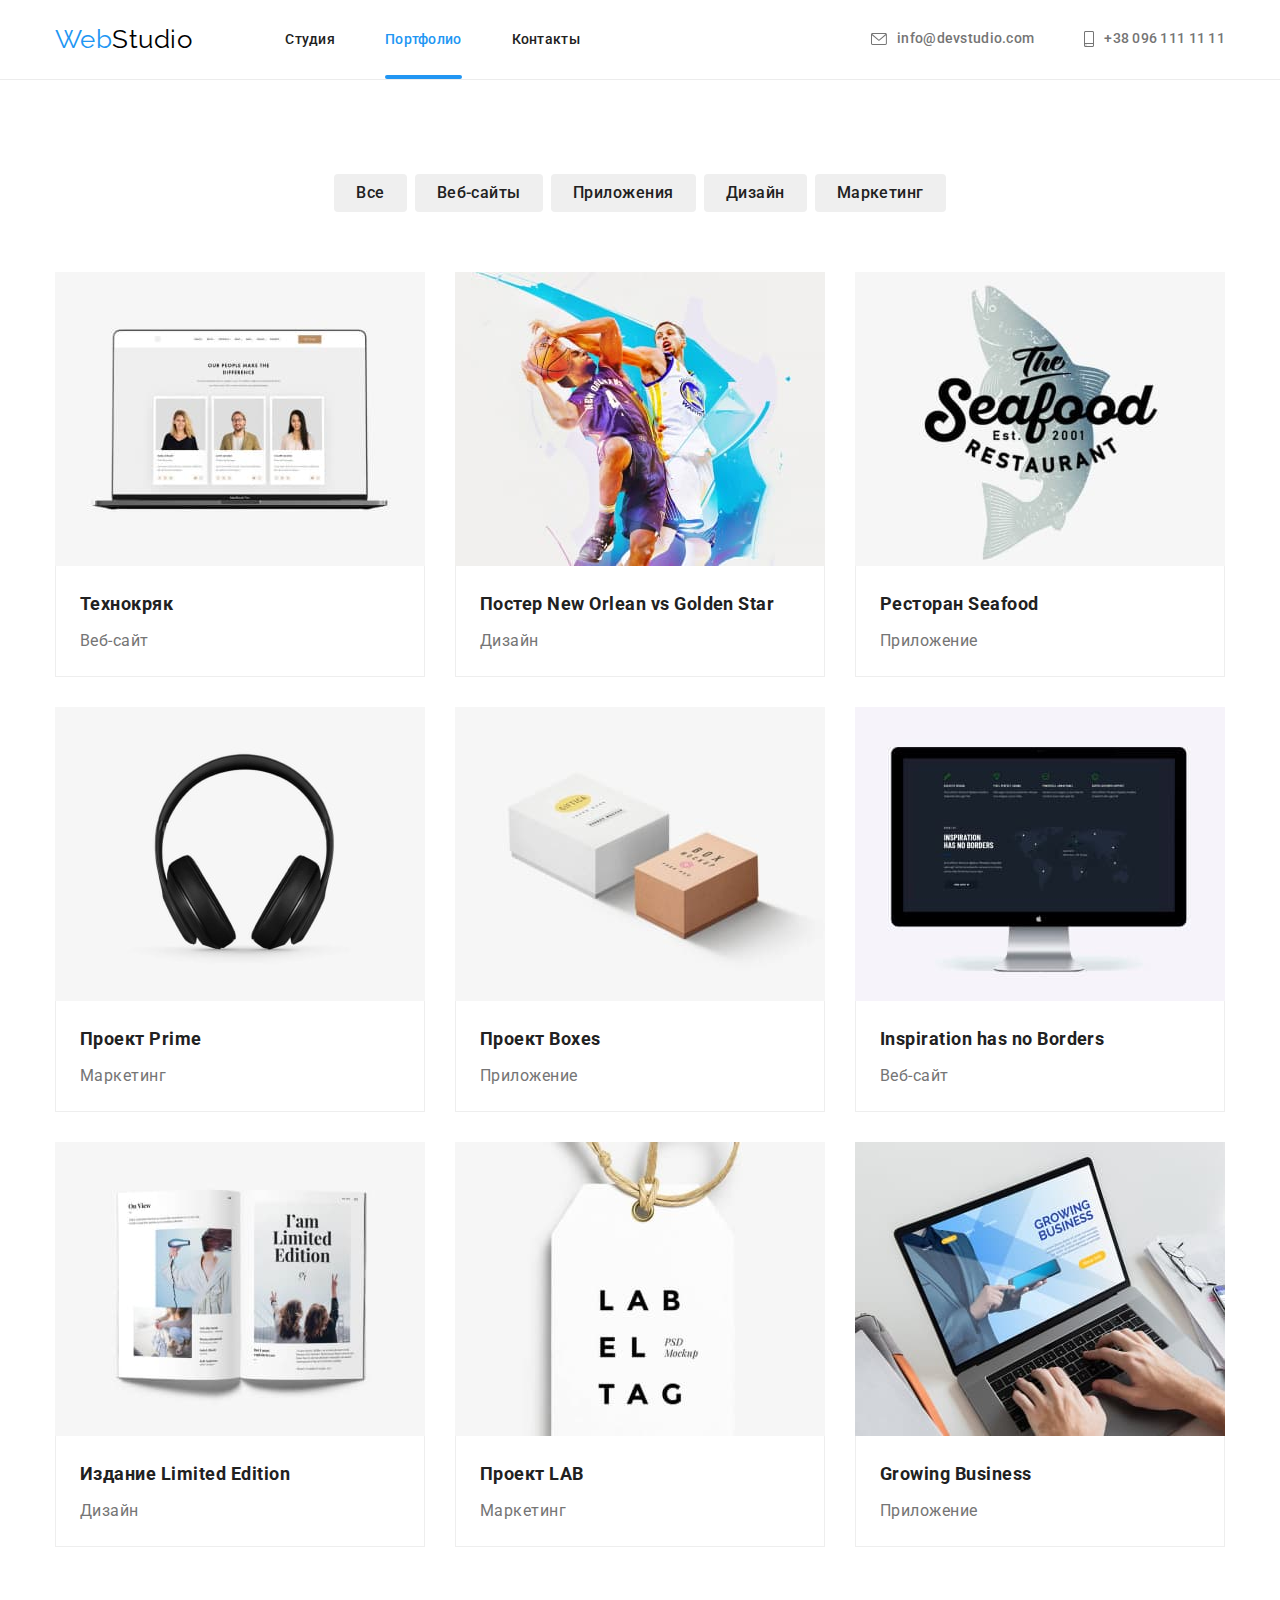
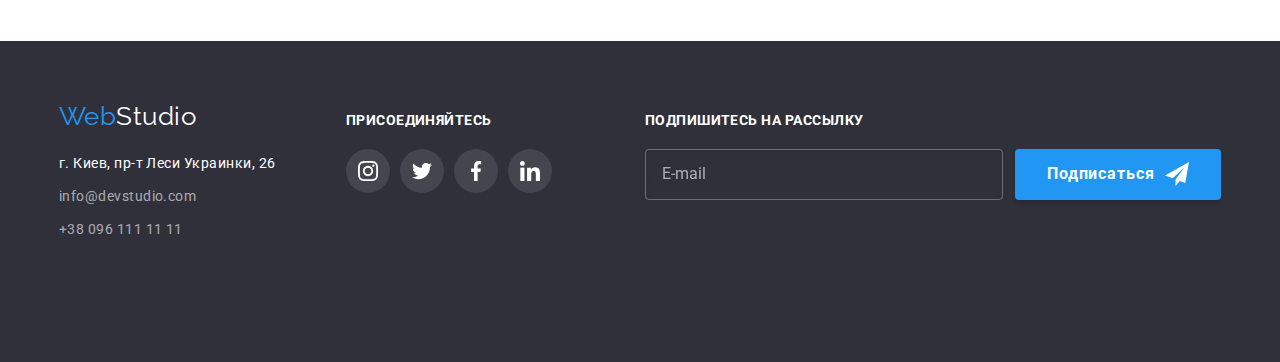
==== commit b4a3abf0: "Адаптировано все, кроме изображений" ====
--- a/portfolio.html
+++ b/portfolio.html
@@ -15,44 +15,63 @@
 </head>
 
 <body>
-    <!-- <header class="header">
-    
-        <div class="container header__nav">
-            <nav class="header__nav">
-                <a href="./index.html" class="logo">
-                    <span class="logo-part">Web</span>Studio
-                </a>
-    
-                <ul class="nav list">
-                    <li class="nav__item "> <a href="./index.html"
-                            class="nav__link link">Студия</a> </li>
-                    <li class="nav__item nav__item--current"> 
-                        <a href="./portfolio.html" class="nav__link nav__link--current link">Портфолио</a></li>
-                    <li class="nav__item"> <a href="" class="nav__link link">Контакты</a></li>
+    <header class="header">
+    
+        <div class="container header__container">
+            <a href="./index.html" class="logo">
+                <span class="logo-part">Web</span>Studio
+            </a>
+            <div class="menu-container">
+                <nav class="header__nav">
+                    <ul class="nav list">
+                        <li class="nav__item "> <a href="./index.html" class="nav__link link">Студия</a> </li>
+                        <li class="nav__item nav__item--current">
+                            <a href="./portfolio.html" class="nav__link nav__link--current link">Портфолио</a>
+                        </li>
+                        <li class="nav__item"> <a href="" class="nav__link link">Контакты</a></li>
+                    </ul>
+                </nav>
+                <ul class="contacts list">
+                    <li class="contacts__item">
+                        <a href="mailto:info@devstudio.com" class="contacts__link contacts__email link">
+                            <svg class="contacts__icon" width="16" height="12">
+                                <use href="./images/symbol-defs.svg#icon-mail"></use>
+                            </svg>
+                            info@devstudio.com</a>
+                    </li>
+                    <li class="contacts__item contacts__item--margin">
+                        <a href="tel:+380961111111" class="contacts__link contacts__tel link">
+                            <svg class="contacts__icon" width="10" height="16">
+                                <use href="./images/symbol-defs.svg#icon-tel"></use>
+                            </svg>
+                            +38 096 111 11 11
+                        </a>
+                    </li>
                 </ul>
-    
-    
-            </nav>
-            <ul class="contacts--flex list">
-                <li class="contacts__item">
-                    <a href="mailto:info@devstudio.com" class="contacts__link link">
-                        <svg class="contacts__icon" width="16" height="12">
-                            <use href="./images/symbol-defs.svg#icon-mail"></use>
-                        </svg>
-                        info@devstudio.com</a>
-                </li>
-                <li class="contacts__item contacts__item--margin">
-                    <a href="tel:+380961111111" class="contacts__link link">
-                        <svg class="contacts__icon" width="10" height="16">
-                            <use href="./images/symbol-defs.svg#icon-tel"></use>
-                        </svg>
-                        +38 096 111 11 11
-                    </a>
-                </li>
-            </ul>
+                <ul class="menu-networks list">
+                    <li class="menu-networks__item">
+                        <a class="menu-networks__link link" href="">Instagram</a>
+                    </li>
+                    <li class="menu-networks__item">
+                        <a class="menu-networks__link link" href="">Twitter</a>
+                    </li>
+                    <li class="menu-networks__item">
+                        <a class="menu-networks__link link" href="">Facebook</a>
+                    </li>
+                    <li class="menu-networks__item">
+                        <a class="menu-networks__link link" href="">LinkedIn</a>
+                    </li>
+                </ul>
+            </div>
+            <button type="button" class="menu-button" aria-expanded="false" aria-controls="menu-container" data-menu-button>
+                <svg class="mob-menu__icon" width="40" height="40">
+                    <use class="icon-menu" aria-label="Переключатель мобильного меню" href="./images/icons.svg#icon-menu_mob"></use>
+                    <use class="icon-close" href="./images/icons.svg#icon-close_mob"></use>
+                </svg>
+            </button>
         </div>
     
-    </header> -->
+    </header>
 
     <main>
         <section class="container section">
@@ -306,7 +325,8 @@
     
     
         </div>
-    
     </footer>
+
+    <script src="./js/menu.js"></script>
     </body>
     </html>   
--- a/css/main.min.css
+++ b/css/main.min.css
@@ -1 +1 @@
-body{background:#fff;color:#757575;font-family:"Roboto",sans-serif;letter-spacing:.03em}img{display:block;max-width:100%;height:auto}address{font-style:normal}.list{padding:0;margin:0;list-style:none}.link{text-decoration:none;color:inherit}h1,h2,h3,h4,h5,h6,p{margin-top:0;margin-bottom:0}.container{width:100vw;padding-left:15px;padding-right:15px;margin-left:auto;margin-right:auto}@media screen and (min-width: 480px){.container{width:480px}}@media screen and (min-width: 768px){.container{width:768px}}@media screen and (min-width: 1200px){.container{width:1200px}}.section{padding-top:60px;padding-bottom:60px}@media screen and (min-width: 1200px){.section{padding-top:94px;padding-bottom:94px}}.section-tittle{color:#212121;font-size:28px;line-height:1.18;text-align:center;margin-bottom:30px}@media screen and (min-width: 1200px){.section-tittle{font-size:36px;line-height:1.17;margin-bottom:50px}}.visually-hidden{position:absolute;width:1px;height:1px;margin:-1px;border:0;padding:0;white-space:nowrap;-webkit-clip-path:inset(100%);clip-path:inset(100%);clip:rect(0 0 0 0);overflow:hidden}.logo{color:#000;font-family:"Raleway",sans-serif;font-size:26px;line-height:1.19;text-decoration:none}.logo-part{color:#2196f3}.header{position:relative;padding-top:24px;padding-bottom:24px;border-bottom:1px solid #ececec}.header__nav{display:-webkit-box;display:-ms-flexbox;display:flex;-webkit-box-align:center;-ms-flex-align:center;align-items:center}@media screen and (max-width: 1199px){.menu-container{outline:1px solid red;display:none;position:absolute;top:100%;left:0;width:100%;background-color:#fff;padding:48px 40px}}.menu-container.is-open{display:block}@media screen and (min-width: 1200px){.menu-container{position:static;display:-webkit-box;display:-ms-flexbox;display:flex;-webkit-box-align:center;-ms-flex-align:center;align-items:center}}@media screen and (max-width: 1199px){.nav{margin-bottom:-32px}}@media screen and (min-width: 1200px){.nav{display:-webkit-box;display:-ms-flexbox;display:flex;margin-left:93px;-webkit-box-align:center;-ms-flex-align:center;align-items:center}}@media screen and (max-width: 1199px){.nav__item{margin-bottom:32px}}.nav__item--current{position:relative}@media screen and (min-width: 1200px){.nav__item:not(:last-child){margin-right:50px}}.nav__link{color:#212121;font-weight:500;font-size:40px;line-height:1.18;letter-spacing:.02em;text-decoration:none;-webkit-transition:color 250ms cubic-bezier(0.4, 0, 0.2, 1);transition:color 250ms cubic-bezier(0.4, 0, 0.2, 1)}.nav__link:hover,.nav__link:focus{color:#2196f3}@media screen and (min-width: 1200px){.nav__link{font-size:14px;line-height:1.14}}.nav__link--current{position:relative;color:#2196f3;padding-bottom:31px}.nav__link--current::after{content:"";position:absolute;display:block;left:0;bottom:-1px;height:4px;width:100%;background:#2196f3;border-radius:2px}@media screen and (max-width: 1200px){.contacts{margin-top:302px}}@media screen and (min-width: 1200px){.contacts{display:-webkit-box;display:-ms-flexbox;display:flex;margin-left:auto}}@media screen and (min-width: 1200px){.contacts__item--margin{margin-left:50px}}.contacts__link{color:#757575;display:-webkit-box;display:-ms-flexbox;display:flex;-webkit-box-align:center;-ms-flex-align:center;align-items:center;font-weight:500;letter-spacing:.02em;text-decoration:none;-webkit-transition:color 250ms cubic-bezier(0.4, 0, 0.2, 1);transition:color 250ms cubic-bezier(0.4, 0, 0.2, 1)}.contacts__link:hover,.contacts__link:focus{color:#2196f3}@media screen and (min-width: 1200px){.contacts__link{font-size:14px;line-height:1.14}}@media screen and (max-width: 1199px){.contacts__tel{font-size:34px;line-height:1.18;margin-bottom:32px}}@media screen and (max-width: 1200px){.contacts__email{font-size:24px;line-height:1.17}}.contacts__icon{display:block;margin-right:10px;fill:currentColor}.mob-menu__icon{width:40px;height:40px}@media screen and (min-width: 1200px){.mob-menu__icon{display:none}}.footer{background:#2f303a;text-align:center}@media screen and (min-width: 1200px){.footer{padding-top:60px;padding-bottom:60px;text-align:start}}@media screen and (min-width: 768px){.footer__container{display:-webkit-box;display:-ms-flexbox;display:flex;-webkit-box-align:baseline;-ms-flex-align:baseline;align-items:baseline;-ms-flex-wrap:wrap;flex-wrap:wrap;-webkit-box-pack:center;-ms-flex-pack:center;justify-content:center}}@media screen and (min-width: 1200px){.footer__container{-ms-flex-wrap:nowrap;flex-wrap:nowrap}}.footer__logo{color:#fff;font-family:"Raleway",sans-serif;font-size:26px;line-height:1.19;text-decoration:none}.address{font-style:normal;font-size:14px;line-height:1.71;margin-top:20px;margin-bottom:60px}.map{color:#fff;font-weight:400;text-decoration:none;-webkit-transition:color 250ms cubic-bezier(0.4, 0, 0.2, 1);transition:color 250ms cubic-bezier(0.4, 0, 0.2, 1)}.map:hover,.map:focus{color:#2196f3}.address__item--margin{margin-bottom:9px}.address__link{color:rgba(255,255,255,.6);font-weight:400;text-decoration:none;font-size:14px;line-height:1.71;-webkit-transition:color 250ms cubic-bezier(0.4, 0, 0.2, 1);transition:color 250ms cubic-bezier(0.4, 0, 0.2, 1)}.address__link:hover,.address__link:focus{color:#2196f3}.footer__center{margin-bottom:60px}@media screen and (min-width: 768px){.footer__center{margin-left:165px}}@media screen and (min-width: 1200px){.footer__center{margin-left:70px}}.footer__tittle{margin-bottom:20px;font-weight:700;font-size:14px;line-height:1.14;text-transform:uppercase;color:#fff}.footer-networks{display:-webkit-box;display:-ms-flexbox;display:flex;-webkit-box-pack:center;-ms-flex-pack:center;justify-content:center;-webkit-box-align:center;-ms-flex-align:center;align-items:center}.footer-networks__item--margin{margin-right:10px}.footer-networks__link{padding:12px;width:44px;height:44px;border-radius:50%;display:-webkit-box;display:-ms-flexbox;display:flex;fill:#fff;background:rgba(255,255,255,.1);-webkit-transition:background-color 250ms cubic-bezier(0.4, 0, 0.2, 1);transition:background-color 250ms cubic-bezier(0.4, 0, 0.2, 1)}.footer-networks__link:hover,.footer-networks__link:focus{background-color:#2196f3}.footer-networks__icon{width:20px;height:20px}.footer__subscribe{text-align:center}@media screen and (min-width: 1200px){.footer__subscribe{margin-left:93px;text-align:start}}@media screen and (min-width: 1200px){.footer-subscribe__form{display:-webkit-box;display:-ms-flexbox;display:flex}}.footer-subscribe__input{margin-bottom:20px;padding:15px 16px;width:100%;border:1px solid rgba(255,255,255,.3);-webkit-filter:drop-shadow(0px 4px 4px rgba(0, 0, 0, 0.15));filter:drop-shadow(0px 4px 4px rgba(0, 0, 0, 0.15));border-radius:4px;background-color:rgba(0,0,0,0);color:#fff;-webkit-transition:border-color 250ms cubic-bezier(0.4, 0, 0.2, 1);transition:border-color 250ms cubic-bezier(0.4, 0, 0.2, 1)}@media screen and (min-width: 768px){.footer-subscribe__input{width:450px}}@media screen and (min-width: 1200px){.footer-subscribe__input{width:358px;margin-right:12px;margin-bottom:0}}.footer-subscribe__input:hover,.footer-subscribe__input:focus{border-color:#2196f3;outline:none}.footer-subscribe__input::-webkit-input-placeholder{font-size:16px;line-height:1.25;color:rgba(255,255,255,.6)}.footer-subscribe__input::-moz-placeholder{font-size:16px;line-height:1.25;color:rgba(255,255,255,.6)}.footer-subscribe__input:-ms-input-placeholder{font-size:16px;line-height:1.25;color:rgba(255,255,255,.6)}.footer-subscribe__input::-ms-input-placeholder{font-size:16px;line-height:1.25;color:rgba(255,255,255,.6)}.footer-subscribe__input::placeholder{font-size:16px;line-height:1.25;color:rgba(255,255,255,.6)}.footer-subsribe__button{display:-webkit-box;display:-ms-flexbox;display:flex;-webkit-box-pack:center;-ms-flex-pack:center;justify-content:center;-webkit-box-align:center;-ms-flex-align:center;align-items:center;margin-left:auto;margin-right:auto;padding:10px 28px;color:#fff;min-width:200px}.footer-subsribe__button::after{content:"";display:block;width:24px;height:24px;background-image:url(../images/icon-send.svg);background-size:contain;margin-left:10px}.hero{background-color:#2f303a;text-align:center;padding-top:118px;padding-bottom:118px;margin:0 auto;background-image:-webkit-gradient(linear, left top, right top, from(rgba(47, 48, 58, 0.4)), to(rgba(47, 48, 58, 0.4))),url(../images/hero-background.jpg);background-image:linear-gradient(to right, rgba(47, 48, 58, 0.4), rgba(47, 48, 58, 0.4)),url(../images/hero-background.jpg);background-repeat:no-repeat;background-size:cover;max-width:1600px;height:auto}@media screen and (min-width: 1200px){.hero{padding-top:200px;padding-bottom:200px}}.hero__tittle{color:#fff;font-weight:900;font-size:26px;line-height:1.62;letter-spacing:.06em;text-transform:uppercase;margin-bottom:30px}@media screen and (min-width: 1200px){.hero__tittle{font-size:44px;line-height:1.36}}.button{background:#2196f3;-webkit-box-shadow:0px 4px 4px rgba(0,0,0,.15);box-shadow:0px 4px 4px rgba(0,0,0,.15);border-radius:4px;color:#fff;cursor:pointer;font-weight:700;font-size:16px;line-height:1.88;font-family:inherit;letter-spacing:.06em;border:none;padding:10px 32px;-webkit-transition:background-color 250ms cubic-bezier(0.4, 0, 0.2, 1);transition:background-color 250ms cubic-bezier(0.4, 0, 0.2, 1)}.button:hover,.button:focus{background-color:#188ce8}.benefits__list{display:-webkit-box;display:-ms-flexbox;display:flex;-ms-flex-wrap:wrap;flex-wrap:wrap;gap:30px}.benefits__item{width:100%}@media screen and (min-width: 768px){.benefits__item{width:354px}}@media screen and (min-width: 1200px){.benefits__item{width:270px}}.benefits__icontainer{display:-webkit-box;display:-ms-flexbox;display:flex;-webkit-box-pack:center;-ms-flex-pack:center;justify-content:center;-webkit-box-align:center;-ms-flex-align:center;align-items:center;padding-top:25px;padding-bottom:25px;margin-bottom:30px;background-color:#f5f4fa;border-radius:4px}.benefits__icon{display:-webkit-box;display:-ms-flexbox;display:flex;width:70px;height:70px}.benefits__tittle{color:#212121;font-size:14px;line-height:1.14;text-transform:uppercase;margin-bottom:10px}.benefits__text{font-size:14px;line-height:1.71}.our-work{display:none;padding-top:0}@media screen and (min-width: 1200px){.our-work{display:block}}.our-work__list{display:-webkit-box;display:-ms-flexbox;display:flex}.our-work__item{position:relative}.our-work__itittle{position:absolute;bottom:0;left:0;width:100%;height:70px;display:-webkit-box;display:-ms-flexbox;display:flex;-webkit-box-pack:center;-ms-flex-pack:center;justify-content:center;-webkit-box-align:center;-ms-flex-align:center;align-items:center;font-size:14px;line-height:1.14;text-align:center;text-transform:uppercase;color:#fff;background:rgba(47,48,58,.8)}.our-work__item--margin{margin-left:30px}.team{background-color:#f5f4fa}.team__list{display:-webkit-box;display:-ms-flexbox;display:flex;-ms-flex-wrap:wrap;flex-wrap:wrap;gap:30px}.team__item{text-align:center;width:450px;-webkit-box-shadow:0px 1px 3px rgba(0,0,0,.12),0px 1px 1px rgba(0,0,0,.14),0px 2px 1px rgba(0,0,0,.2);box-shadow:0px 1px 3px rgba(0,0,0,.12),0px 1px 1px rgba(0,0,0,.14),0px 2px 1px rgba(0,0,0,.2);border-radius:0px 0px 4px 4px;background-color:#fff}@media screen and (min-width: 768px){.team__item{width:354px}}@media screen and (min-width: 1200px){.team__item{width:270px}}.team__content{padding-top:30px;padding-bottom:24px}@media screen and (min-width: 1200px){.team__content{padding-bottom:30px}}.team__name{color:#212121;font-weight:500;font-size:16px;line-height:1.19;margin-bottom:10px}.team__staff{font-weight:400;font-size:16px;line-height:1.19;margin-bottom:16px}.team-networks{display:-webkit-box;display:-ms-flexbox;display:flex;-webkit-box-pack:center;-ms-flex-pack:center;justify-content:center;-webkit-box-align:center;-ms-flex-align:center;align-items:center}.team-networks__item--margin{margin-right:10px}.team-networks__link{width:44px;height:44px;border-radius:50%;display:-webkit-box;display:-ms-flexbox;display:flex;-webkit-box-pack:center;-ms-flex-pack:center;justify-content:center;-webkit-box-align:center;-ms-flex-align:center;align-items:center;fill:#afb1b8;-webkit-transition:background-color 250ms cubic-bezier(0.4, 0, 0.2, 1),fill 250ms cubic-bezier(0.4, 0, 0.2, 1);transition:background-color 250ms cubic-bezier(0.4, 0, 0.2, 1),fill 250ms cubic-bezier(0.4, 0, 0.2, 1)}.team-networks__link:hover,.team-networks__link:focus{background-color:#2196f3;fill:#fff}.team-networks__icon{width:20px;height:20px}.clients__list{display:-webkit-box;display:-ms-flexbox;display:flex;-ms-flex-wrap:wrap;flex-wrap:wrap;-webkit-box-pack:center;-ms-flex-pack:center;justify-content:center;gap:30px}.clients__link{width:210px;height:92px;border:1px solid #afb1b8;border-radius:4px;display:-webkit-box;display:-ms-flexbox;display:flex;-webkit-box-pack:center;-ms-flex-pack:center;justify-content:center;-webkit-box-align:center;-ms-flex-align:center;align-items:center;fill:#afb1b8;-webkit-transition:border 250ms cubic-bezier(0.4, 0, 0.2, 1),fill 250ms cubic-bezier(0.4, 0, 0.2, 1);transition:border 250ms cubic-bezier(0.4, 0, 0.2, 1),fill 250ms cubic-bezier(0.4, 0, 0.2, 1)}@media screen and (min-width: 768px){.clients__link{width:226px}}@media screen and (min-width: 1200px){.clients__link{width:170px}}.clients__link:hover,.clients__link:focus{fill:#2196f3;border:1px solid #2196f3}.clients__icon{display:-webkit-box;display:-ms-flexbox;display:flex;-webkit-box-pack:center;-ms-flex-pack:center;justify-content:center;-webkit-box-align:center;-ms-flex-align:center;align-items:center}.backdrop{padding:93px 15px;position:fixed;top:0;left:0;width:100%;height:100%;background-color:rgba(0,0,0,.2);opacity:1;-webkit-transition:opacity 250ms cubic-bezier(0.4, 0, 0.2, 1);transition:opacity 250ms cubic-bezier(0.4, 0, 0.2, 1)}.backdrop.is-hidden{opacity:0;pointer-events:none}.backdrop.is-hidden .modal{-webkit-transform:translate(-50%, -50%) scale(0.5);transform:translate(-50%, -50%) scale(0.5)}.modal{-webkit-transition:-webkit-transform 250ms cubic-bezier(0.4, 0, 0.2, 1);transition:-webkit-transform 250ms cubic-bezier(0.4, 0, 0.2, 1);transition:transform 250ms cubic-bezier(0.4, 0, 0.2, 1);transition:transform 250ms cubic-bezier(0.4, 0, 0.2, 1), -webkit-transform 250ms cubic-bezier(0.4, 0, 0.2, 1);display:block;opacity:1;display:-webkit-box;display:-ms-flexbox;display:flex;-webkit-box-pack:center;-ms-flex-pack:center;justify-content:center;-webkit-box-align:center;-ms-flex-align:center;align-items:center;-webkit-box-orient:vertical;-webkit-box-direction:normal;-ms-flex-direction:column;flex-direction:column;width:100%;height:auto;padding:40px;background:#fff;-webkit-box-shadow:0px 1px 3px rgba(0,0,0,.12),0px 1px 1px rgba(0,0,0,.14),0px 2px 1px rgba(0,0,0,.2);box-shadow:0px 1px 3px rgba(0,0,0,.12),0px 1px 1px rgba(0,0,0,.14),0px 2px 1px rgba(0,0,0,.2);border-radius:4px}.button-close{position:absolute;top:8px;right:8px;width:30px;height:30px;display:-webkit-box;display:-ms-flexbox;display:flex;-webkit-box-pack:center;-ms-flex-pack:center;justify-content:center;-webkit-box-align:center;-ms-flex-align:center;align-items:center;cursor:pointer;background-color:#fff;fill:#000;border:1px solid rgba(0,0,0,.1);border-radius:15px;padding:6px;-webkit-transition:fill 250ms cubic-bezier(0.4, 0, 0.2, 1);transition:fill 250ms cubic-bezier(0.4, 0, 0.2, 1)}.button-close:hover,.button-close:focus{fill:#2196f3}.modal-form__submit{display:-webkit-box;display:-ms-flexbox;display:flex;-webkit-box-pack:center;-ms-flex-pack:center;justify-content:center;-webkit-box-align:center;-ms-flex-align:center;align-items:center;margin:0 auto;min-width:200px;height:50px;color:#fff;background-color:#2196f3;-webkit-box-shadow:0px 4px 4px rgba(0,0,0,.15);box-shadow:0px 4px 4px rgba(0,0,0,.15);border-radius:4px}.modal__tittle{margin-bottom:12px;font-weight:700;font-size:20px;line-height:1.15;text-align:center;color:#212121}.modal-form{margin-left:auto;margin-right:auto;-webkit-box-orient:vertical;-webkit-box-direction:normal;-ms-flex-direction:column;flex-direction:column;width:100%}.modal-form__field{display:-webkit-box;display:-ms-flexbox;display:flex;-webkit-box-orient:vertical;-webkit-box-direction:normal;-ms-flex-direction:column;flex-direction:column;position:relative;margin-bottom:10px;-webkit-transition:border-color 250ms cubic-bezier(0.4, 0, 0.2, 1);transition:border-color 250ms cubic-bezier(0.4, 0, 0.2, 1)}.modal-form__label{margin-bottom:4px;font-size:12px;line-height:1.17;letter-spacing:.01em}.modal-form__input{height:40px;padding:12px 42px;border:1px solid rgba(33,33,33,.2);border-radius:4px;-webkit-transition:border-color 250ms cubic-bezier(0.4, 0, 0.2, 1);transition:border-color 250ms cubic-bezier(0.4, 0, 0.2, 1)}.modal-form__field:focus-within .modal-form__input,.modal-form__field:hover .modal-form__input{border:1px solid #2196f3;outline:none}.modal-form__icon{position:absolute;left:12px;bottom:12px;margin:0;width:18px;height:18px;fill:#212121;-webkit-transition:fill 250ms cubic-bezier(0.4, 0, 0.2, 1);transition:fill 250ms cubic-bezier(0.4, 0, 0.2, 1)}.modal-form__field:focus-within .modal-form__icon,.modal-form__field:hover .modal-form__icon{fill:#2196f3}.modal-form__textarea{display:-webkit-box;display:-ms-flexbox;display:flex;-webkit-box-orient:vertical;-webkit-box-direction:normal;-ms-flex-direction:column;flex-direction:column;margin-bottom:20px}.modal-textarea__field{padding:12px 16px;width:100%;height:120px;border:1px solid rgba(33,33,33,.2);border-radius:4px;-webkit-transition:border-color 250ms cubic-bezier(0.4, 0, 0.2, 1);transition:border-color 250ms cubic-bezier(0.4, 0, 0.2, 1);resize:none}.modal-textarea__field::-webkit-input-placeholder{font-size:12px;line-height:1.17;letter-spacing:.01em;color:rgba(117,117,117,.5019607843)}.modal-textarea__field::-moz-placeholder{font-size:12px;line-height:1.17;letter-spacing:.01em;color:rgba(117,117,117,.5019607843)}.modal-textarea__field:-ms-input-placeholder{font-size:12px;line-height:1.17;letter-spacing:.01em;color:rgba(117,117,117,.5019607843)}.modal-textarea__field::-ms-input-placeholder{font-size:12px;line-height:1.17;letter-spacing:.01em;color:rgba(117,117,117,.5019607843)}.modal-textarea__field::placeholder{font-size:12px;line-height:1.17;letter-spacing:.01em;color:rgba(117,117,117,.5019607843)}.modal-textarea__field:focus-within,.modal-textarea__field:hover{border-color:#2196f3;outline:none}.modal-form__checkbox{display:-webkit-box;display:-ms-flexbox;display:flex;-webkit-box-pack:center;-ms-flex-pack:center;justify-content:center;-webkit-box-align:center;-ms-flex-align:center;align-items:center;margin-bottom:30px}.checkbox-icon{display:inline-block;width:16px;height:15px;border:2px solid #212121;border-radius:2px;margin-right:8px}.modal-form__check:checked+.checkbox-icon{background-color:#2196f3;background-image:url(../images/icon-check.svg);background-size:contain;border-color:rgba(0,0,0,0);background-origin:border-box}.modal-form__checkbox-label{font-size:12px;line-height:1.17px}@media screen and (min-width: 1200px){.modal-form__checkbox-label{font-size:14px;line-height:1.7142857143}}.modal-form__terms{color:#2196f3}.project-nav{display:-webkit-box;display:-ms-flexbox;display:flex;-ms-flex-wrap:wrap;flex-wrap:wrap;-webkit-box-pack:start;-ms-flex-pack:start;justify-content:start;margin-bottom:40px}@media screen and (min-width: 768px){.project-nav{margin-bottom:30px;-webkit-box-pack:center;-ms-flex-pack:center;justify-content:center}}@media screen and (min-width: 1200px){.project-nav{margin-bottom:50px;-webkit-box-pack:center;-ms-flex-pack:center;justify-content:center}}.project-nav__item--margin{margin-right:8px}.project-nav__item{margin-bottom:10px}.project-nav__filter{color:#212121;cursor:pointer;border-radius:4px;font-family:inherit;font-weight:500;font-size:16px;line-height:1.63;border:none;text-align:center;letter-spacing:.03em;padding:6px 22px;-webkit-transition:background-color 250ms cubic-bezier(0.4, 0, 0.2, 1),color 250ms cubic-bezier(0.4, 0, 0.2, 1),-webkit-box-shadow 250ms cubic-bezier(0.4, 0, 0.2, 1);transition:background-color 250ms cubic-bezier(0.4, 0, 0.2, 1),color 250ms cubic-bezier(0.4, 0, 0.2, 1),-webkit-box-shadow 250ms cubic-bezier(0.4, 0, 0.2, 1);transition:background-color 250ms cubic-bezier(0.4, 0, 0.2, 1),color 250ms cubic-bezier(0.4, 0, 0.2, 1),box-shadow 250ms cubic-bezier(0.4, 0, 0.2, 1);transition:background-color 250ms cubic-bezier(0.4, 0, 0.2, 1),color 250ms cubic-bezier(0.4, 0, 0.2, 1),box-shadow 250ms cubic-bezier(0.4, 0, 0.2, 1),-webkit-box-shadow 250ms cubic-bezier(0.4, 0, 0.2, 1)}.project-nav__filter:hover,.project-nav__filter:focus{background-color:#2196f3;color:#fff;-webkit-box-shadow:0px 3px 1px rgba(0,0,0,.1),0px 1px 2px rgba(0,0,0,.08),0px 2px 2px rgba(0,0,0,.12);box-shadow:0px 3px 1px rgba(0,0,0,.1),0px 1px 2px rgba(0,0,0,.08),0px 2px 2px rgba(0,0,0,.12)}.grid{margin:-15px}@media screen and (min-width: 768px){.grid{display:-webkit-box;display:-ms-flexbox;display:flex;-ms-flex-wrap:wrap;flex-wrap:wrap}}.grid__item{margin:15px;z-index:9;border:4px;width:100%;height:auto}@media screen and (min-width: 768px){.grid__item{-ms-flex-preferred-size:calc((100% - 60px)/2);flex-basis:calc((100% - 60px)/2)}}@media screen and (min-width: 1200px){.grid__item{-ms-flex-preferred-size:calc((100% - 90px)/3);flex-basis:calc((100% - 90px)/3)}}.grid__item img{width:100%;height:auto}.project{display:block;-webkit-transition:-webkit-box-shadow 250ms timing-function;transition:-webkit-box-shadow 250ms timing-function;transition:box-shadow 250ms timing-function;transition:box-shadow 250ms timing-function, -webkit-box-shadow 250ms timing-function}.project:hover,.project:focus{-webkit-box-shadow:0px 1px 1px rgba(0,0,0,.12),0px 4px 4px rgba(0,0,0,.06),1px 4px 6px rgba(0,0,0,.16);box-shadow:0px 1px 1px rgba(0,0,0,.12),0px 4px 4px rgba(0,0,0,.06),1px 4px 6px rgba(0,0,0,.16)}.project__thumb{position:relative;content:"";top:0;left:0;width:100%;height:294px;overflow:hidden}.project_thumb img{width:450px;height:auto}.project__text{position:absolute;top:0;left:0;color:#fff;background-color:rgba(33,150,243,.9);padding:63px 24px;width:100%;height:100%;-webkit-transform:translateY(101%);transform:translateY(101%);-webkit-transition:-webkit-transform 250ms cubic-bezier(0.4, 0, 0.2, 1);transition:-webkit-transform 250ms cubic-bezier(0.4, 0, 0.2, 1);transition:transform 250ms cubic-bezier(0.4, 0, 0.2, 1);transition:transform 250ms cubic-bezier(0.4, 0, 0.2, 1), -webkit-transform 250ms cubic-bezier(0.4, 0, 0.2, 1);font-size:18px;line-height:1.56}.project:hover .project__text,.project:focus .project__text{-webkit-transform:translateY(0);transform:translateY(0)}@media screen and (max-width: 767px){.project__text{padding:77px 24px}}.project__content{padding:20px 24px;border:1px solid #eee;border-top:none}.project__name{color:#212121;font-size:18px;line-height:2;margin-bottom:4px}.project__type{font-size:16px;line-height:1.88;margin:0}/*# sourceMappingURL=main.min.css.map */+body{background:#fff;color:#757575;font-family:"Roboto",sans-serif;letter-spacing:.03em}img{display:block;max-width:100%;height:auto}address{font-style:normal}.list{padding:0;margin:0;list-style:none}.link{text-decoration:none;color:inherit}h1,h2,h3,h4,h5,h6,p{margin-top:0;margin-bottom:0}.container{width:100%;padding-left:15px;padding-right:15px;margin-left:auto;margin-right:auto}@media screen and (min-width: 480px){.container{width:480px}}@media screen and (min-width: 768px){.container{width:768px}}@media screen and (min-width: 1200px){.container{width:1200px}}.section{padding-top:60px;padding-bottom:60px}@media screen and (min-width: 1200px){.section{padding-top:94px;padding-bottom:94px}}.section-tittle{color:#212121;font-size:28px;line-height:1.18;text-align:center;margin-bottom:30px}@media screen and (min-width: 1200px){.section-tittle{font-size:36px;line-height:1.17;margin-bottom:50px}}.visually-hidden{position:absolute;width:1px;height:1px;margin:-1px;border:0;padding:0;white-space:nowrap;-webkit-clip-path:inset(100%);clip-path:inset(100%);clip:rect(0 0 0 0);overflow:hidden}.logo{color:#000;font-family:"Raleway",sans-serif;font-size:26px;line-height:1.19;text-decoration:none}.logo-part{color:#2196f3}.header{position:relative;padding-top:16px;padding-bottom:16px;border-bottom:1px solid #ececec}@media screen and (min-width: 768px){.header{padding-top:21px;padding-bottom:21px}}@media screen and (min-width: 1200px){.header{padding-top:24px;padding-bottom:24px}}.header__container{display:-webkit-box;display:-ms-flexbox;display:flex;-webkit-box-align:center;-ms-flex-align:center;align-items:center}.header__nav{display:-webkit-box;display:-ms-flexbox;display:flex;-webkit-box-align:center;-ms-flex-align:center;align-items:center}.menu-container{width:100%}@media screen and (max-width: 767px){.menu-container{display:none;position:absolute;top:0;left:0;background-color:#fff;padding:48px 40px}}@media screen and (min-width: 768px){.menu-container{margin-left:88px}}@media screen and (min-width: 1200px){.menu-container{margin-left:93px}}.menu-container.is-open{display:block}@media screen and (min-width: 768px){.menu-container{position:static;display:-webkit-box;display:-ms-flexbox;display:flex;-webkit-box-align:center;-ms-flex-align:center;align-items:center}}@media screen and (min-width: 768px){.nav{display:-webkit-box;display:-ms-flexbox;display:flex;-webkit-box-align:center;-ms-flex-align:center;align-items:center}}@media screen and (max-width: 767px){.nav__item:not(:last-child){margin-bottom:32px}}.nav__item--current{position:relative}@media screen and (min-width: 768px){.nav__item:not(:last-child){margin-right:50px}}.nav__link{color:#212121;font-weight:500;font-size:40px;line-height:1.18;letter-spacing:.02em;text-decoration:none;-webkit-transition:color 250ms cubic-bezier(0.4, 0, 0.2, 1);transition:color 250ms cubic-bezier(0.4, 0, 0.2, 1)}.nav__link:hover,.nav__link:focus{color:#2196f3}@media screen and (min-width: 768px){.nav__link{font-size:14px;line-height:1.14}}.nav__link--current{position:relative;color:#2196f3;padding-bottom:31px}.nav__link--current::after{content:"";position:absolute;display:none;left:0;bottom:-1px;height:4px;width:100%;background:#2196f3;border-radius:2px}@media screen and (min-width: 768px){.nav__link--current::after{display:block}}@media screen and (max-width: 767px){.contacts{display:-webkit-box;display:-ms-flexbox;display:flex;-ms-flex-wrap:wrap;flex-wrap:wrap;-webkit-box-orient:vertical;-webkit-box-direction:reverse;-ms-flex-direction:column-reverse;flex-direction:column-reverse;margin-top:302px;margin-bottom:64px}}@media screen and (min-width: 768px){.contacts{margin-left:auto}}@media screen and (min-width: 1200px){.contacts{display:-webkit-box;display:-ms-flexbox;display:flex}}@media screen and (max-width: 767px){.contacts__item:first-child{margin-bottom:32px}}@media screen and (min-width: 1200px){.contacts__item:first-child{margin-right:50px}}.contacts__link{color:#757575;display:-webkit-box;display:-ms-flexbox;display:flex;-webkit-box-align:center;-ms-flex-align:center;align-items:center;font-weight:500;letter-spacing:.02em;text-decoration:none;-webkit-transition:color 250ms cubic-bezier(0.4, 0, 0.2, 1);transition:color 250ms cubic-bezier(0.4, 0, 0.2, 1)}.contacts__link:hover,.contacts__link:focus{color:#2196f3}@media screen and (min-width: 768px){.contacts__link{font-size:14px;line-height:1.14}}@media screen and (max-width: 767px){.contacts__tel{font-size:34px;line-height:1.18;margin-bottom:32px}}@media screen and (max-width: 767px){.contacts__email{font-size:24px;line-height:1.17}}@media screen and (min-width: 768px){.contacts__email{margin-bottom:10px}}@media screen and (min-width: 1200px){.contacts__email{margin-bottom:0}}.contacts__icon{display:block;margin-right:10px;fill:currentColor}.menu-networks{display:-webkit-box;display:-ms-flexbox;display:flex;-ms-flex-wrap:wrap;flex-wrap:wrap;gap:10px}@media screen and (min-width: 768px){.menu-networks{display:none}}.menu-networks__item:not(:last-child){border-right:1px solid rgba(33,33,33,.2);padding-right:10px}.menu-networks__link{font-weight:500;font-size:18px;line-height:1.22;letter-spacing:.02em;color:#2196f3}.menu-button{position:absolute;top:10px;right:15px;z-index:99;background-color:rgba(0,0,0,0);border:none;margin-left:auto}@media screen and (min-width: 768px){.menu-button{display:none}}.icon-close{display:none}.menu-button.is-open .icon-menu{display:none}.menu-button.is-open .icon-close{display:block}.footer{background:#2f303a;text-align:center}@media screen and (min-width: 1200px){.footer{padding-top:60px;padding-bottom:60px;text-align:start}}@media screen and (min-width: 768px){.footer__container{display:-webkit-box;display:-ms-flexbox;display:flex;-webkit-box-align:baseline;-ms-flex-align:baseline;align-items:baseline;-ms-flex-wrap:wrap;flex-wrap:wrap;-webkit-box-pack:center;-ms-flex-pack:center;justify-content:center}}@media screen and (min-width: 1200px){.footer__container{-ms-flex-wrap:nowrap;flex-wrap:nowrap}}.footer__logo{color:#fff;font-family:"Raleway",sans-serif;font-size:26px;line-height:1.19;text-decoration:none}.address{font-style:normal;font-size:14px;line-height:1.71;margin-top:20px;margin-bottom:60px}.map{color:#fff;font-weight:400;text-decoration:none;-webkit-transition:color 250ms cubic-bezier(0.4, 0, 0.2, 1);transition:color 250ms cubic-bezier(0.4, 0, 0.2, 1)}.map:hover,.map:focus{color:#2196f3}.address__item--margin{margin-bottom:9px}.address__link{color:rgba(255,255,255,.6);font-weight:400;text-decoration:none;font-size:14px;line-height:1.71;-webkit-transition:color 250ms cubic-bezier(0.4, 0, 0.2, 1);transition:color 250ms cubic-bezier(0.4, 0, 0.2, 1)}.address__link:hover,.address__link:focus{color:#2196f3}.footer__center{margin-bottom:60px}@media screen and (min-width: 768px){.footer__center{margin-left:165px}}@media screen and (min-width: 1200px){.footer__center{margin-left:70px}}.footer__tittle{margin-bottom:20px;font-weight:700;font-size:14px;line-height:1.14;text-transform:uppercase;color:#fff}.footer-networks{display:-webkit-box;display:-ms-flexbox;display:flex;-webkit-box-pack:center;-ms-flex-pack:center;justify-content:center;-webkit-box-align:center;-ms-flex-align:center;align-items:center}.footer-networks__item--margin{margin-right:10px}.footer-networks__link{padding:12px;width:44px;height:44px;border-radius:50%;display:-webkit-box;display:-ms-flexbox;display:flex;fill:#fff;background:rgba(255,255,255,.1);-webkit-transition:background-color 250ms cubic-bezier(0.4, 0, 0.2, 1);transition:background-color 250ms cubic-bezier(0.4, 0, 0.2, 1)}.footer-networks__link:hover,.footer-networks__link:focus{background-color:#2196f3}.footer-networks__icon{width:20px;height:20px}.footer__subscribe{text-align:center}@media screen and (min-width: 1200px){.footer__subscribe{margin-left:93px;text-align:start}}@media screen and (min-width: 1200px){.footer-subscribe__form{display:-webkit-box;display:-ms-flexbox;display:flex}}.footer-subscribe__input{margin-bottom:20px;padding:15px 16px;width:100%;border:1px solid rgba(255,255,255,.3);-webkit-filter:drop-shadow(0px 4px 4px rgba(0, 0, 0, 0.15));filter:drop-shadow(0px 4px 4px rgba(0, 0, 0, 0.15));border-radius:4px;background-color:rgba(0,0,0,0);color:#fff;-webkit-transition:border-color 250ms cubic-bezier(0.4, 0, 0.2, 1);transition:border-color 250ms cubic-bezier(0.4, 0, 0.2, 1)}@media screen and (min-width: 768px){.footer-subscribe__input{width:450px}}@media screen and (min-width: 1200px){.footer-subscribe__input{width:358px;margin-right:12px;margin-bottom:0}}.footer-subscribe__input:hover,.footer-subscribe__input:focus{border-color:#2196f3;outline:none}.footer-subscribe__input::-webkit-input-placeholder{font-size:16px;line-height:1.25;color:rgba(255,255,255,.6)}.footer-subscribe__input::-moz-placeholder{font-size:16px;line-height:1.25;color:rgba(255,255,255,.6)}.footer-subscribe__input:-ms-input-placeholder{font-size:16px;line-height:1.25;color:rgba(255,255,255,.6)}.footer-subscribe__input::-ms-input-placeholder{font-size:16px;line-height:1.25;color:rgba(255,255,255,.6)}.footer-subscribe__input::placeholder{font-size:16px;line-height:1.25;color:rgba(255,255,255,.6)}.footer-subsribe__button{display:-webkit-box;display:-ms-flexbox;display:flex;-webkit-box-pack:center;-ms-flex-pack:center;justify-content:center;-webkit-box-align:center;-ms-flex-align:center;align-items:center;margin-left:auto;margin-right:auto;padding:10px 28px;color:#fff;min-width:200px}.footer-subsribe__button::after{content:"";display:block;width:24px;height:24px;background-image:url(../images/icon-send.svg);background-size:contain;margin-left:10px}.hero{background-color:#2f303a;text-align:center;padding-top:118px;padding-bottom:118px;margin:0 auto;background-image:-webkit-gradient(linear, left top, right top, from(rgba(47, 48, 58, 0.4)), to(rgba(47, 48, 58, 0.4))),url(../images/hero-bg.jpg);background-image:linear-gradient(to right, rgba(47, 48, 58, 0.4), rgba(47, 48, 58, 0.4)),url(../images/hero-bg.jpg);background-repeat:no-repeat;background-size:cover;max-width:1600px;height:auto}@media screen and (min-width: 1200px){.hero{padding-top:200px;padding-bottom:200px}}.hero__tittle{color:#fff;font-weight:900;font-size:26px;line-height:1.62;letter-spacing:.06em;text-transform:uppercase;margin-bottom:30px}@media screen and (min-width: 1200px){.hero__tittle{font-size:44px;line-height:1.36}}.button{background:#2196f3;-webkit-box-shadow:0px 4px 4px rgba(0,0,0,.15);box-shadow:0px 4px 4px rgba(0,0,0,.15);border-radius:4px;color:#fff;cursor:pointer;font-weight:700;font-size:16px;line-height:1.88;font-family:inherit;letter-spacing:.06em;border:none;padding:10px 32px;-webkit-transition:background-color 250ms cubic-bezier(0.4, 0, 0.2, 1);transition:background-color 250ms cubic-bezier(0.4, 0, 0.2, 1)}.button:hover,.button:focus{background-color:#188ce8}.benefits__list{display:-webkit-box;display:-ms-flexbox;display:flex;-ms-flex-wrap:wrap;flex-wrap:wrap;gap:30px}.benefits__item{width:100%}@media screen and (min-width: 768px){.benefits__item{width:354px}}@media screen and (min-width: 1200px){.benefits__item{width:270px}}.benefits__icontainer{display:-webkit-box;display:-ms-flexbox;display:flex;-webkit-box-pack:center;-ms-flex-pack:center;justify-content:center;-webkit-box-align:center;-ms-flex-align:center;align-items:center;padding-top:25px;padding-bottom:25px;margin-bottom:30px;background-color:#f5f4fa;border-radius:4px}.benefits__icon{display:-webkit-box;display:-ms-flexbox;display:flex;width:70px;height:70px}.benefits__tittle{color:#212121;font-size:14px;line-height:1.14;text-transform:uppercase;margin-bottom:10px}.benefits__text{font-size:14px;line-height:1.71}.our-work{display:none;padding-top:0}@media screen and (min-width: 1200px){.our-work{display:block}}.our-work__list{display:-webkit-box;display:-ms-flexbox;display:flex}.our-work__item{position:relative}.our-work__itittle{position:absolute;bottom:0;left:0;width:100%;height:70px;display:-webkit-box;display:-ms-flexbox;display:flex;-webkit-box-pack:center;-ms-flex-pack:center;justify-content:center;-webkit-box-align:center;-ms-flex-align:center;align-items:center;font-size:14px;line-height:1.14;text-align:center;text-transform:uppercase;color:#fff;background:rgba(47,48,58,.8)}.our-work__item--margin{margin-left:30px}.team{background-color:#f5f4fa}.team__list{display:-webkit-box;display:-ms-flexbox;display:flex;-ms-flex-wrap:wrap;flex-wrap:wrap;gap:30px}.team__item{text-align:center;width:450px;-webkit-box-shadow:0px 1px 3px rgba(0,0,0,.12),0px 1px 1px rgba(0,0,0,.14),0px 2px 1px rgba(0,0,0,.2);box-shadow:0px 1px 3px rgba(0,0,0,.12),0px 1px 1px rgba(0,0,0,.14),0px 2px 1px rgba(0,0,0,.2);border-radius:0px 0px 4px 4px;background-color:#fff}@media screen and (min-width: 768px){.team__item{width:354px}}@media screen and (min-width: 1200px){.team__item{width:270px}}.team__content{padding-top:30px;padding-bottom:24px}@media screen and (min-width: 1200px){.team__content{padding-bottom:30px}}.team__name{color:#212121;font-weight:500;font-size:16px;line-height:1.19;margin-bottom:10px}.team__staff{font-weight:400;font-size:16px;line-height:1.19;margin-bottom:16px}.team-networks{display:-webkit-box;display:-ms-flexbox;display:flex;-webkit-box-pack:center;-ms-flex-pack:center;justify-content:center;-webkit-box-align:center;-ms-flex-align:center;align-items:center}.team-networks__item--margin{margin-right:10px}.team-networks__link{width:44px;height:44px;border-radius:50%;display:-webkit-box;display:-ms-flexbox;display:flex;-webkit-box-pack:center;-ms-flex-pack:center;justify-content:center;-webkit-box-align:center;-ms-flex-align:center;align-items:center;fill:#afb1b8;-webkit-transition:background-color 250ms cubic-bezier(0.4, 0, 0.2, 1),fill 250ms cubic-bezier(0.4, 0, 0.2, 1);transition:background-color 250ms cubic-bezier(0.4, 0, 0.2, 1),fill 250ms cubic-bezier(0.4, 0, 0.2, 1)}.team-networks__link:hover,.team-networks__link:focus{background-color:#2196f3;fill:#fff}.team-networks__icon{width:20px;height:20px}.clients__list{display:-webkit-box;display:-ms-flexbox;display:flex;-ms-flex-wrap:wrap;flex-wrap:wrap;-webkit-box-pack:center;-ms-flex-pack:center;justify-content:center;gap:30px}.clients__link{width:210px;height:92px;border:1px solid #afb1b8;border-radius:4px;display:-webkit-box;display:-ms-flexbox;display:flex;-webkit-box-pack:center;-ms-flex-pack:center;justify-content:center;-webkit-box-align:center;-ms-flex-align:center;align-items:center;fill:#afb1b8;-webkit-transition:border 250ms cubic-bezier(0.4, 0, 0.2, 1),fill 250ms cubic-bezier(0.4, 0, 0.2, 1);transition:border 250ms cubic-bezier(0.4, 0, 0.2, 1),fill 250ms cubic-bezier(0.4, 0, 0.2, 1)}@media screen and (min-width: 768px){.clients__link{width:226px}}@media screen and (min-width: 1200px){.clients__link{width:170px}}.clients__link:hover,.clients__link:focus{fill:#2196f3;border:1px solid #2196f3}.clients__icon{display:-webkit-box;display:-ms-flexbox;display:flex;-webkit-box-pack:center;-ms-flex-pack:center;justify-content:center;-webkit-box-align:center;-ms-flex-align:center;align-items:center}.backdrop{padding:93px 15px;position:fixed;top:0;left:0;width:100%;height:100%;background-color:rgba(0,0,0,.2);opacity:1;-webkit-transition:opacity 250ms cubic-bezier(0.4, 0, 0.2, 1);transition:opacity 250ms cubic-bezier(0.4, 0, 0.2, 1)}.backdrop.is-hidden{opacity:0;pointer-events:none}.backdrop.is-hidden .modal{-webkit-transform:translate(-50%, -50%) scale(0.5);transform:translate(-50%, -50%) scale(0.5)}.modal{position:relative;-webkit-transition:-webkit-transform 250ms cubic-bezier(0.4, 0, 0.2, 1);transition:-webkit-transform 250ms cubic-bezier(0.4, 0, 0.2, 1);transition:transform 250ms cubic-bezier(0.4, 0, 0.2, 1);transition:transform 250ms cubic-bezier(0.4, 0, 0.2, 1), -webkit-transform 250ms cubic-bezier(0.4, 0, 0.2, 1);display:block;opacity:1;display:-webkit-box;display:-ms-flexbox;display:flex;-webkit-box-pack:center;-ms-flex-pack:center;justify-content:center;-webkit-box-align:center;-ms-flex-align:center;align-items:center;-webkit-box-orient:vertical;-webkit-box-direction:normal;-ms-flex-direction:column;flex-direction:column;height:609px;padding:40px;background:#fff;-webkit-box-shadow:0px 1px 3px rgba(0,0,0,.12),0px 1px 1px rgba(0,0,0,.14),0px 2px 1px rgba(0,0,0,.2);box-shadow:0px 1px 3px rgba(0,0,0,.12),0px 1px 1px rgba(0,0,0,.14),0px 2px 1px rgba(0,0,0,.2);border-radius:4px}@media screen and (max-width: 479px){.modal{width:100%}}@media screen and (min-width: 480px){.modal{position:absolute;top:50%;left:50%;-webkit-transform:translate(-50%, -50%) scale(1);transform:translate(-50%, -50%) scale(1);width:450px}}@media screen and (min-width: 1200px){.modal{width:528px;height:581px}}.button-close{position:absolute;top:8px;right:8px;width:30px;height:30px;display:-webkit-box;display:-ms-flexbox;display:flex;-webkit-box-pack:center;-ms-flex-pack:center;justify-content:center;-webkit-box-align:center;-ms-flex-align:center;align-items:center;cursor:pointer;background-color:#fff;fill:#000;border:1px solid rgba(0,0,0,.1);border-radius:15px;padding:6px;-webkit-transition:fill 250ms cubic-bezier(0.4, 0, 0.2, 1);transition:fill 250ms cubic-bezier(0.4, 0, 0.2, 1)}.button-close:hover,.button-close:focus{fill:#2196f3}.modal-form__submit{display:-webkit-box;display:-ms-flexbox;display:flex;-webkit-box-pack:center;-ms-flex-pack:center;justify-content:center;-webkit-box-align:center;-ms-flex-align:center;align-items:center;margin:0 auto;min-width:200px;height:50px;color:#fff;background-color:#2196f3;-webkit-box-shadow:0px 4px 4px rgba(0,0,0,.15);box-shadow:0px 4px 4px rgba(0,0,0,.15);border-radius:4px}.modal__tittle{margin-bottom:12px;font-weight:700;font-size:20px;line-height:1.15;text-align:center;color:#212121}.modal-form{margin-left:auto;margin-right:auto;-webkit-box-orient:vertical;-webkit-box-direction:normal;-ms-flex-direction:column;flex-direction:column;width:100%}.modal-form__field{display:-webkit-box;display:-ms-flexbox;display:flex;-webkit-box-orient:vertical;-webkit-box-direction:normal;-ms-flex-direction:column;flex-direction:column;position:relative;margin-bottom:10px;-webkit-transition:border-color 250ms cubic-bezier(0.4, 0, 0.2, 1);transition:border-color 250ms cubic-bezier(0.4, 0, 0.2, 1)}.modal-form__label{margin-bottom:4px;font-size:12px;line-height:1.17;letter-spacing:.01em}.modal-form__input{height:40px;padding:12px 42px;border:1px solid rgba(33,33,33,.2);border-radius:4px;-webkit-transition:border-color 250ms cubic-bezier(0.4, 0, 0.2, 1);transition:border-color 250ms cubic-bezier(0.4, 0, 0.2, 1)}.modal-form__field:focus-within .modal-form__input,.modal-form__field:hover .modal-form__input{border:1px solid #2196f3;outline:none}.modal-form__icon{position:absolute;left:12px;bottom:12px;margin:0;width:18px;height:18px;fill:#212121;-webkit-transition:fill 250ms cubic-bezier(0.4, 0, 0.2, 1);transition:fill 250ms cubic-bezier(0.4, 0, 0.2, 1)}.modal-form__field:focus-within .modal-form__icon,.modal-form__field:hover .modal-form__icon{fill:#2196f3}.modal-form__textarea{display:-webkit-box;display:-ms-flexbox;display:flex;-webkit-box-orient:vertical;-webkit-box-direction:normal;-ms-flex-direction:column;flex-direction:column;margin-bottom:20px}.modal-textarea__field{padding:12px 16px;width:100%;height:120px;border:1px solid rgba(33,33,33,.2);border-radius:4px;-webkit-transition:border-color 250ms cubic-bezier(0.4, 0, 0.2, 1);transition:border-color 250ms cubic-bezier(0.4, 0, 0.2, 1);resize:none}.modal-textarea__field::-webkit-input-placeholder{font-size:12px;line-height:1.17;letter-spacing:.01em;color:rgba(117,117,117,.5019607843)}.modal-textarea__field::-moz-placeholder{font-size:12px;line-height:1.17;letter-spacing:.01em;color:rgba(117,117,117,.5019607843)}.modal-textarea__field:-ms-input-placeholder{font-size:12px;line-height:1.17;letter-spacing:.01em;color:rgba(117,117,117,.5019607843)}.modal-textarea__field::-ms-input-placeholder{font-size:12px;line-height:1.17;letter-spacing:.01em;color:rgba(117,117,117,.5019607843)}.modal-textarea__field::placeholder{font-size:12px;line-height:1.17;letter-spacing:.01em;color:rgba(117,117,117,.5019607843)}.modal-textarea__field:focus-within,.modal-textarea__field:hover{border-color:#2196f3;outline:none}.modal-form__checkbox{display:-webkit-box;display:-ms-flexbox;display:flex;-webkit-box-pack:center;-ms-flex-pack:center;justify-content:center;-webkit-box-align:center;-ms-flex-align:center;align-items:center;margin-bottom:30px}.checkbox-icon{display:inline-block;width:16px;height:15px;border:2px solid #212121;border-radius:2px;margin-right:8px}.modal-form__check:checked+.checkbox-icon{background-color:#2196f3;background-image:url(../images/icon-check.svg);background-size:contain;border-color:rgba(0,0,0,0);background-origin:border-box}.modal-form__checkbox-label{font-size:12px;line-height:1.16}@media screen and (min-width: 1200px){.modal-form__checkbox-label{font-size:14px;line-height:1.7142857143}}.modal-form__terms{color:#2196f3;font-weight:400}.project-nav{display:-webkit-box;display:-ms-flexbox;display:flex;-ms-flex-wrap:wrap;flex-wrap:wrap;-webkit-box-pack:start;-ms-flex-pack:start;justify-content:start;margin-bottom:40px}@media screen and (min-width: 768px){.project-nav{margin-bottom:30px;-webkit-box-pack:center;-ms-flex-pack:center;justify-content:center}}@media screen and (min-width: 1200px){.project-nav{margin-bottom:50px;-webkit-box-pack:center;-ms-flex-pack:center;justify-content:center}}.project-nav__item--margin{margin-right:8px}.project-nav__item{margin-bottom:10px}.project-nav__filter{color:#212121;cursor:pointer;border-radius:4px;font-family:inherit;font-weight:500;font-size:16px;line-height:1.63;border:none;text-align:center;letter-spacing:.03em;padding:6px 22px;-webkit-transition:background-color 250ms cubic-bezier(0.4, 0, 0.2, 1),color 250ms cubic-bezier(0.4, 0, 0.2, 1),-webkit-box-shadow 250ms cubic-bezier(0.4, 0, 0.2, 1);transition:background-color 250ms cubic-bezier(0.4, 0, 0.2, 1),color 250ms cubic-bezier(0.4, 0, 0.2, 1),-webkit-box-shadow 250ms cubic-bezier(0.4, 0, 0.2, 1);transition:background-color 250ms cubic-bezier(0.4, 0, 0.2, 1),color 250ms cubic-bezier(0.4, 0, 0.2, 1),box-shadow 250ms cubic-bezier(0.4, 0, 0.2, 1);transition:background-color 250ms cubic-bezier(0.4, 0, 0.2, 1),color 250ms cubic-bezier(0.4, 0, 0.2, 1),box-shadow 250ms cubic-bezier(0.4, 0, 0.2, 1),-webkit-box-shadow 250ms cubic-bezier(0.4, 0, 0.2, 1)}.project-nav__filter:hover,.project-nav__filter:focus{background-color:#2196f3;color:#fff;-webkit-box-shadow:0px 3px 1px rgba(0,0,0,.1),0px 1px 2px rgba(0,0,0,.08),0px 2px 2px rgba(0,0,0,.12);box-shadow:0px 3px 1px rgba(0,0,0,.1),0px 1px 2px rgba(0,0,0,.08),0px 2px 2px rgba(0,0,0,.12)}.grid{margin:-15px}@media screen and (min-width: 768px){.grid{display:-webkit-box;display:-ms-flexbox;display:flex;-ms-flex-wrap:wrap;flex-wrap:wrap}}.grid__item{margin:15px;z-index:9;border:4px;width:100%;height:auto}@media screen and (min-width: 768px){.grid__item{-ms-flex-preferred-size:calc((100% - 60px)/2);flex-basis:calc((100% - 60px)/2)}}@media screen and (min-width: 1200px){.grid__item{-ms-flex-preferred-size:calc((100% - 90px)/3);flex-basis:calc((100% - 90px)/3)}}.grid__item img{width:100%;height:auto}.project{display:block;-webkit-transition:-webkit-box-shadow 250ms timing-function;transition:-webkit-box-shadow 250ms timing-function;transition:box-shadow 250ms timing-function;transition:box-shadow 250ms timing-function, -webkit-box-shadow 250ms timing-function}.project:hover,.project:focus{-webkit-box-shadow:0px 1px 1px rgba(0,0,0,.12),0px 4px 4px rgba(0,0,0,.06),1px 4px 6px rgba(0,0,0,.16);box-shadow:0px 1px 1px rgba(0,0,0,.12),0px 4px 4px rgba(0,0,0,.06),1px 4px 6px rgba(0,0,0,.16)}.project__thumb{position:relative;content:"";top:0;left:0;width:100%;height:294px;overflow:hidden}.project_thumb img{width:450px;height:auto}.project__text{position:absolute;top:0;left:0;overflow-y:scroll;color:#fff;background-color:rgba(33,150,243,.9);padding:63px 24px;width:100%;height:100%;-webkit-transform:translateY(101%);transform:translateY(101%);-webkit-transition:-webkit-transform 250ms cubic-bezier(0.4, 0, 0.2, 1);transition:-webkit-transform 250ms cubic-bezier(0.4, 0, 0.2, 1);transition:transform 250ms cubic-bezier(0.4, 0, 0.2, 1);transition:transform 250ms cubic-bezier(0.4, 0, 0.2, 1), -webkit-transform 250ms cubic-bezier(0.4, 0, 0.2, 1);font-size:18px;line-height:1.56}.project:hover .project__text,.project:focus .project__text{-webkit-transform:translateY(0);transform:translateY(0)}@media screen and (max-width: 767px){.project__text{padding:77px 24px}}.project__content{padding:20px 24px;border:1px solid #eee;border-top:none}.project__name{color:#212121;font-size:18px;line-height:2;margin-bottom:4px}.project__type{font-size:16px;line-height:1.88;margin:0}/*# sourceMappingURL=main.min.css.map */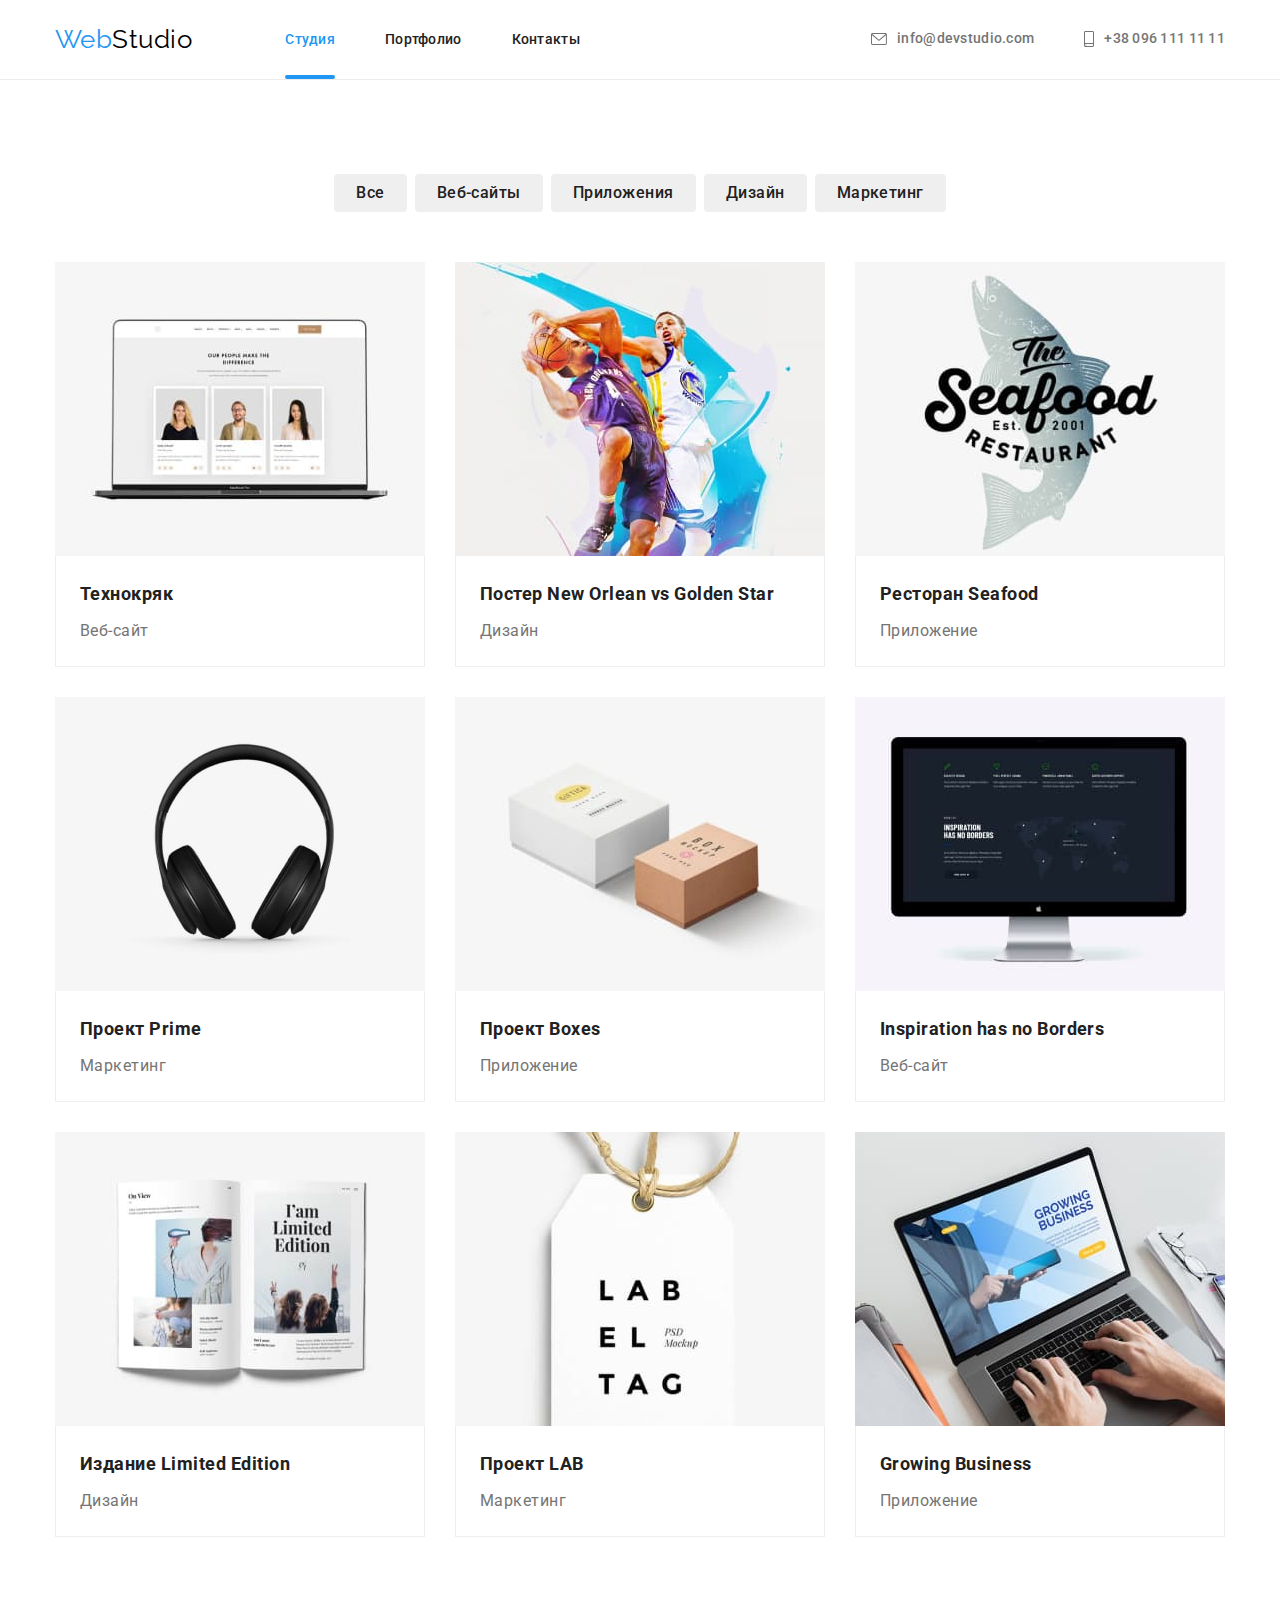
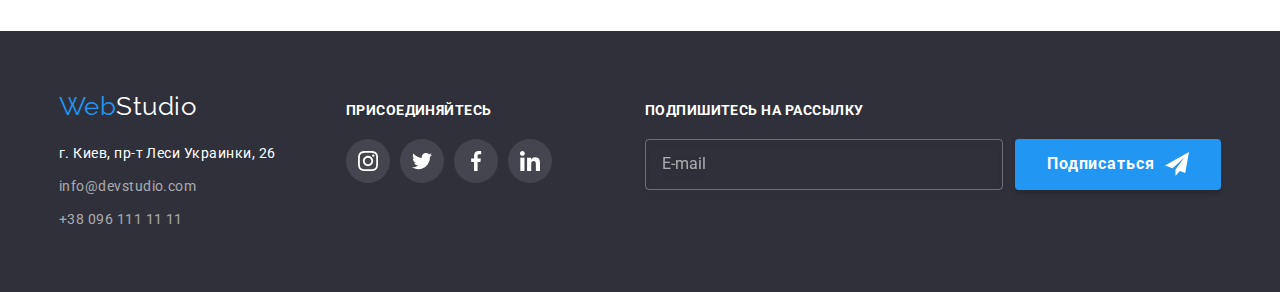
==== commit 3e833f01: "Исправлено мобильное меню, страница портфолио, футер" ====
--- a/portfolio.html
+++ b/portfolio.html
@@ -16,30 +16,30 @@
 
 <body>
     <header class="header">
-    
         <div class="container header__container">
-            <a href="./index.html" class="logo">
-                <span class="logo-part">Web</span>Studio
-            </a>
-            <div class="menu-container">
+            <a href="./index.html" class="logo"> <span class="logo-part">Web</span>Studio </a>
+
+            <div class="menu-container" id="menu-container" data-menu>
                 <nav class="header__nav">
                     <ul class="nav list">
-                        <li class="nav__item "> <a href="./index.html" class="nav__link link">Студия</a> </li>
                         <li class="nav__item nav__item--current">
-                            <a href="./portfolio.html" class="nav__link nav__link--current link">Портфолио</a>
+                            <a href="./index.html" class="nav__link nav__link--current link">Студия</a>
                         </li>
-                        <li class="nav__item"> <a href="" class="nav__link link">Контакты</a></li>
+                        <li class="nav__item">
+                            <a href="./portfolio.html" class="nav__link link">Портфолио</a>
+                        </li>
+                        <li class="nav__item"><a href="" class="nav__link link">Контакты</a></li>
                     </ul>
                 </nav>
                 <ul class="contacts list">
-                    <li class="contacts__item">
+                    <li class="contacts__item contacts__imail">
                         <a href="mailto:info@devstudio.com" class="contacts__link contacts__email link">
                             <svg class="contacts__icon" width="16" height="12">
                                 <use href="./images/symbol-defs.svg#icon-mail"></use>
                             </svg>
                             info@devstudio.com</a>
                     </li>
-                    <li class="contacts__item contacts__item--margin">
+                    <li class="contacts__item contacts__itel contacts__item--margin">
                         <a href="tel:+380961111111" class="contacts__link contacts__tel link">
                             <svg class="contacts__icon" width="10" height="16">
                                 <use href="./images/symbol-defs.svg#icon-tel"></use>
@@ -63,14 +63,16 @@
                     </li>
                 </ul>
             </div>
+
             <button type="button" class="menu-button" aria-expanded="false" aria-controls="menu-container" data-menu-button>
                 <svg class="mob-menu__icon" width="40" height="40">
-                    <use class="icon-menu" aria-label="Переключатель мобильного меню" href="./images/icons.svg#icon-menu_mob"></use>
+                    <use class="icon-menu" aria-label="Переключатель мобильного меню"
+                        href="./images/icons.svg#icon-menu_mob">
+                    </use>
                     <use class="icon-close" href="./images/icons.svg#icon-close_mob"></use>
                 </svg>
             </button>
         </div>
-    
     </header>
 
     <main>
@@ -80,25 +82,40 @@
 
             <h1 class="visually-hidden">Наши проекты</h1>
             <ul class="project-nav list">
-                <li class="project-nav__item project-nav__item--margin">
+                <li class="project-nav__item">
                     <button type="button" class="project-nav__filter">Все</button></li>
-                <li class="project-nav__item project-nav__item--margin">
+                <li class="project-nav__item">
                     <button type="button" class="project-nav__filter">Веб-сайты</button></li>
-                <li class="project-nav__item project-nav__item--margin">
+                <li class="project-nav__item">
                     <button type="button" class="project-nav__filter">Приложения</button></li>
-                <li class="project-nav__item project-nav__item--margin">
+                <li class="project-nav__item">
                     <button type="button" class="project-nav__filter">Дизайн</button></li>
                 <li class="project-nav__item">
                     <button type="button" class="project-nav__filter">Маркетинг</button></li>    
             </ul>
-        
+
             <ul class="grid list">
                 <li class="grid__item">
                     <a href="" class="project link">
                         
                         <div class="project__thumb">
-                            <img src="./images/techcrack.jpg" alt="Технокряк"
-                            >
+                            <picture>
+                                <source srcset="
+                                    ./images/techcrack-mob-min.jpg 1x,
+                                    ./images/techcrack-mob-x2-min.jpg 2x" 
+                                    media="(max-width: 767px)">
+                                <source srcset="
+                                        ./images/techcrack-tab-min.jpg 1x,
+                                        ./images/techcrack-tab-x2-min.jpg 2x" 
+                                        media="(max-width: 1199px)">
+                                <source
+                                srcset="
+                                ./images/techcrack.jpg 1x,
+                                ./images/techcrack-x2-min.jpg 2x"
+                                media="(min-width: 1200px)">
+                            <img src="./images/techcrack.jpg" alt="Технокряк">
+                            </picture>
+
                             <p class="project__text">Ресурс предлагает комплексные предложения с разным уровнем функционала и сервисов. Все это позволит посетителю получить
                             исчерпывающие сведения о компании или частном лице.</p>
                             
@@ -115,7 +132,18 @@
                 <li class="grid__item">
                     <a href="" class="project link">
                         <div class="project__thumb">
-                            <img src="./images/poster-new-orlean.jpg" alt="Постер New Orlean vs Golden Star" >
+                            <picture>
+                                <source srcset="
+                                                                ./images/new_orlean-mob-min.jpg 1x,
+                                                                ./images/new_orlean-mob-x2-min.jpg 2x" media="(max-width: 767px)">
+                                <source srcset="
+                                                                ./images/new_orleans-tab-min.jpg 1x,
+                                                                ./images/new_orleans-tab-x2-min.jpg 2x" media="(max-width: 1199px)">
+                                <source srcset="
+                                                                ./images/poster-new-orlean.jpg 1x,
+                                                                ./images/poster-new-orlean-x2-min.jpg 2x" media="(min-width: 1200px)">
+                                <img src="./images/poster-new-orlean.jpg" alt="Постер New Orlean vs Golden Star">
+                            </picture>
                             <p class="project__text">
                                 Lorem ipsum dolor sit amet consectetur adipisicing elit. Natus consequuntur vitae, voluptas unde corporis minus?
                             </p>
@@ -132,7 +160,19 @@
                 <li class="grid__item">
                     <a href="" class="project link">
                         <div class="project__thumb">
-                            <img src="./images/seafood.jpg" alt="Ресторан Seafood" >
+                            <picture>
+                                <source srcset="
+                                    ./images/seafood-mob-min.jpg 1x,
+                                    ./images/seafood-mob-x2-min.jpg 2x" media="(max-width: 767px)">
+                                <source srcset="
+                                    ./images/seafood-tab-min.jpg 1x,
+                                    ./images/seafood-tab-x2-min.jpg 2x" media="(max-width: 1199px)">
+                                <source srcset="
+                                    ./images/seafood.jpg 1x,
+                                    ./images/seafood-x2-min.jpg 2x" media="(min-width: 1200px)">
+                                    <img src="./images/seafood.jpg" alt="Ресторан Seafood">
+                            </picture>
+
                             <p class="project__text">
                                 Lorem ipsum dolor sit amet consectetur adipisicing elit. Natus consequuntur vitae, voluptas unde corporis minus?
                             </p>
@@ -149,7 +189,19 @@
                 <li class="grid__item">
                     <a href="" class="project link">
                         <div class="project__thumb">
-                            <img src="./images/prime.jpg" alt="Проект Prime" >
+                            <picture>
+                                <source srcset="
+                                                                ./images/prime-mob-min.jpg 1x,
+                                                                ./images/prime-mob-x2-min.jpg 2x" media="(max-width: 767px)">
+                                <source srcset="
+                                                                ./images/prime-tab-min.jpg 1x,
+                                                                ./images/prime-tab-x2-min.jpg 2x" media="(max-width: 1199px)">
+                                <source srcset="
+                                                                ./images/prime.jpg 1x,
+                                                                ./images/prime-x2-min.jpg 2x" media="(min-width: 1200px)">
+                            <img src="./images/prime.jpg" alt="Проект Prime">
+                            </picture>
+
                             <p class="project__text">
                                 Lorem ipsum dolor sit amet consectetur adipisicing elit. Natus consequuntur vitae, voluptas unde corporis minus?
                             </p>
@@ -166,7 +218,22 @@
                 <li class="grid__item">
                     <a href="" class="project link">
                         <div class="project__thumb">
-                            <img src="./images/boxes.jpg" alt="Проект Boxes" >
+                            <picture>
+                                <source srcset="
+                                    ./images/boxes-mob-min.jpg 1x,
+                                    ./images/boxes-mob-x2-min.jpg 2x"
+                                    media="(max-width: 767px)">
+                                <source srcset="
+                                    ./images/boxes-tab-min.jpg 1x,
+                                    ./images/boxes-tab-x2-min.jpg 2x"
+                                    media="(max-width: 1199px)">
+                                <source srcset="
+                                    ./images/boxes.jpg 1x,
+                                    ./images/boxes-x2-min.jpg 2x"
+                                    media="(min-width: 1200px)">
+                                <img src="./images/boxes.jpg" alt="Проект Boxes">
+                            </picture>
+
                             <p class="project__text">
                                 Lorem ipsum dolor sit amet consectetur adipisicing elit. Natus consequuntur vitae, voluptas unde corporis minus?
                             </p>
@@ -183,7 +250,19 @@
                 <li class="grid__item">
                     <a href="" class="project link">
                         <div class="project__thumb">
-                            <img src="./images/inspiration.jpg" alt="Веб-сайт Inspiration has no Borders" >
+                            <picture>
+                                <source srcset="
+                                    ./images/inspiration-mob-min.jpg 1x,
+                                    ./images/inspiration-mob-x2-min.jpg 2x" media="(max-width: 767px)">
+                                <source srcset="
+                                    ./images/inspiration-tab-min.jpg 1x,
+                                    ./images/inspiration-tab-x2-min.jpg 2x" media="(max-width: 1199px)">
+                                <source srcset="
+                                    ./images/inspiration.jpg 1x,
+                                    ./images/inspiration-x2-min.jpg 2x" media="(min-width: 1200px)">
+                                <img src="./images/inspiration.jpg" alt="Веб-сайт Inspiration has no Borders">
+                            </picture>
+                            
                             <p class="project__text">
                                 Lorem ipsum dolor sit amet consectetur adipisicing elit. Natus consequuntur vitae, voluptas unde corporis minus?
                             </p>
@@ -200,7 +279,19 @@
                 <li class="grid__item">
                     <a href="" class="project link">
                         <div class="project__thumb">
-                            <img src="./images/publish.jpg" alt="Издание Limited Edition" >
+                            <picture>
+                                <source srcset="
+                                    ./images/publish-mob-min.jpg 1x,
+                                    ./images/publish-mob-x2-min.jpg 2x" media="(max-width: 767px)">
+                                <source srcset="
+                                    ./images/publish-tab-min.jpg 1x,
+                                    ./images/publish-tab-x2-min.jpg 2x" media="(max-width: 1199px)">
+                                <source srcset="
+                                    ./images/publish.jpg 1x,
+                                    ./images/publish-x2-min.jpg 2x" media="(min-width: 1200px)">
+                                <img src="./images/publish.jpg" alt="Издание Limited Edition">
+                            </picture>
+
                             <p class="project__text">
                                 Lorem ipsum dolor sit amet consectetur adipisicing elit. Natus consequuntur vitae, voluptas unde corporis minus?
                             </p>
@@ -217,7 +308,19 @@
                 <li class="grid__item">
                     <a href="" class="project link link">
                         <div class="project__thumb">
-                            <img src="./images/lab.jpg" alt="Проект LAB" >
+                            <picture>
+                                <source srcset="
+                                                                ./images/lab-mob-min.jpg 1x,
+                                                                ./images/lab-mob-x2-min.jpg 2x" media="(max-width: 767px)">
+                                <source srcset="
+                                                                ./images/lab-tab-min.jpg 1x,
+                                                                ./images/lab-tab-x2-min.jpg 2x" media="(max-width: 1199px)">
+                                <source srcset="
+                                                                ./images/lab.jpg 1x,
+                                                                ./images/lab-x2-min.jpg 2x" media="(min-width: 1200px)">
+                                                            <img src="./images/lab.jpg" alt="Проект LAB">
+                            </picture>
+
                             <p class="project__text">
                                 Lorem ipsum dolor sit amet consectetur adipisicing elit. Natus consequuntur vitae, voluptas unde corporis minus?
                             </p>
@@ -234,7 +337,22 @@
                 <li class="grid__item">
                     <a href="" class="project link link">
                         <div class="project__thumb">
-                            <img src="./images/business.jpg" alt="Приложение Growing Business" >
+                            <picture>
+                                <source srcset="
+                                    ./images/business-mob-min.jpg 1x,
+                                    ./images/business-mob-x2-min.jpg 2x"
+                                    media="(max-width: 767px)">
+                                <source srcset="
+                                    ./images/business-tab-min.jpg 1x,
+                                    ./images/business-tab-x2-min.jpg 2x"
+                                    media="(max-width: 1199px)">
+                                <source srcset="
+                                    ./images/business.jpg 1x,
+                                    ./images/business-x2-min.jpg 2x"
+                                    media="(min-width: 1200px)">
+                                <img src="./images/business.jpg" alt="Приложение Growing Business">
+                            </picture>
+                            
                             <p class="project__text">
                                 Lorem ipsum dolor sit amet consectetur adipisicing elit. Natus consequuntur vitae, voluptas unde corporis minus?
                             </p>
--- a/css/main.min.css
+++ b/css/main.min.css
@@ -1 +1 @@
-body{background:#fff;color:#757575;font-family:"Roboto",sans-serif;letter-spacing:.03em}img{display:block;max-width:100%;height:auto}address{font-style:normal}.list{padding:0;margin:0;list-style:none}.link{text-decoration:none;color:inherit}h1,h2,h3,h4,h5,h6,p{margin-top:0;margin-bottom:0}.container{width:100%;padding-left:15px;padding-right:15px;margin-left:auto;margin-right:auto}@media screen and (min-width: 480px){.container{width:480px}}@media screen and (min-width: 768px){.container{width:768px}}@media screen and (min-width: 1200px){.container{width:1200px}}.section{padding-top:60px;padding-bottom:60px}@media screen and (min-width: 1200px){.section{padding-top:94px;padding-bottom:94px}}.section-tittle{color:#212121;font-size:28px;line-height:1.18;text-align:center;margin-bottom:30px}@media screen and (min-width: 1200px){.section-tittle{font-size:36px;line-height:1.17;margin-bottom:50px}}.visually-hidden{position:absolute;width:1px;height:1px;margin:-1px;border:0;padding:0;white-space:nowrap;-webkit-clip-path:inset(100%);clip-path:inset(100%);clip:rect(0 0 0 0);overflow:hidden}.logo{color:#000;font-family:"Raleway",sans-serif;font-size:26px;line-height:1.19;text-decoration:none}.logo-part{color:#2196f3}.header{position:relative;padding-top:16px;padding-bottom:16px;border-bottom:1px solid #ececec}@media screen and (min-width: 768px){.header{padding-top:21px;padding-bottom:21px}}@media screen and (min-width: 1200px){.header{padding-top:24px;padding-bottom:24px}}.header__container{display:-webkit-box;display:-ms-flexbox;display:flex;-webkit-box-align:center;-ms-flex-align:center;align-items:center}.header__nav{display:-webkit-box;display:-ms-flexbox;display:flex;-webkit-box-align:center;-ms-flex-align:center;align-items:center}.menu-container{width:100%}@media screen and (max-width: 767px){.menu-container{display:none;position:absolute;top:0;left:0;background-color:#fff;padding:48px 40px}}@media screen and (min-width: 768px){.menu-container{margin-left:88px}}@media screen and (min-width: 1200px){.menu-container{margin-left:93px}}.menu-container.is-open{display:block}@media screen and (min-width: 768px){.menu-container{position:static;display:-webkit-box;display:-ms-flexbox;display:flex;-webkit-box-align:center;-ms-flex-align:center;align-items:center}}@media screen and (min-width: 768px){.nav{display:-webkit-box;display:-ms-flexbox;display:flex;-webkit-box-align:center;-ms-flex-align:center;align-items:center}}@media screen and (max-width: 767px){.nav__item:not(:last-child){margin-bottom:32px}}.nav__item--current{position:relative}@media screen and (min-width: 768px){.nav__item:not(:last-child){margin-right:50px}}.nav__link{color:#212121;font-weight:500;font-size:40px;line-height:1.18;letter-spacing:.02em;text-decoration:none;-webkit-transition:color 250ms cubic-bezier(0.4, 0, 0.2, 1);transition:color 250ms cubic-bezier(0.4, 0, 0.2, 1)}.nav__link:hover,.nav__link:focus{color:#2196f3}@media screen and (min-width: 768px){.nav__link{font-size:14px;line-height:1.14}}.nav__link--current{position:relative;color:#2196f3;padding-bottom:31px}.nav__link--current::after{content:"";position:absolute;display:none;left:0;bottom:-1px;height:4px;width:100%;background:#2196f3;border-radius:2px}@media screen and (min-width: 768px){.nav__link--current::after{display:block}}@media screen and (max-width: 767px){.contacts{display:-webkit-box;display:-ms-flexbox;display:flex;-ms-flex-wrap:wrap;flex-wrap:wrap;-webkit-box-orient:vertical;-webkit-box-direction:reverse;-ms-flex-direction:column-reverse;flex-direction:column-reverse;margin-top:302px;margin-bottom:64px}}@media screen and (min-width: 768px){.contacts{margin-left:auto}}@media screen and (min-width: 1200px){.contacts{display:-webkit-box;display:-ms-flexbox;display:flex}}@media screen and (max-width: 767px){.contacts__item:first-child{margin-bottom:32px}}@media screen and (min-width: 1200px){.contacts__item:first-child{margin-right:50px}}.contacts__link{color:#757575;display:-webkit-box;display:-ms-flexbox;display:flex;-webkit-box-align:center;-ms-flex-align:center;align-items:center;font-weight:500;letter-spacing:.02em;text-decoration:none;-webkit-transition:color 250ms cubic-bezier(0.4, 0, 0.2, 1);transition:color 250ms cubic-bezier(0.4, 0, 0.2, 1)}.contacts__link:hover,.contacts__link:focus{color:#2196f3}@media screen and (min-width: 768px){.contacts__link{font-size:14px;line-height:1.14}}@media screen and (max-width: 767px){.contacts__tel{font-size:34px;line-height:1.18;margin-bottom:32px}}@media screen and (max-width: 767px){.contacts__email{font-size:24px;line-height:1.17}}@media screen and (min-width: 768px){.contacts__email{margin-bottom:10px}}@media screen and (min-width: 1200px){.contacts__email{margin-bottom:0}}.contacts__icon{display:block;margin-right:10px;fill:currentColor}.menu-networks{display:-webkit-box;display:-ms-flexbox;display:flex;-ms-flex-wrap:wrap;flex-wrap:wrap;gap:10px}@media screen and (min-width: 768px){.menu-networks{display:none}}.menu-networks__item:not(:last-child){border-right:1px solid rgba(33,33,33,.2);padding-right:10px}.menu-networks__link{font-weight:500;font-size:18px;line-height:1.22;letter-spacing:.02em;color:#2196f3}.menu-button{position:absolute;top:10px;right:15px;z-index:99;background-color:rgba(0,0,0,0);border:none;margin-left:auto}@media screen and (min-width: 768px){.menu-button{display:none}}.icon-close{display:none}.menu-button.is-open .icon-menu{display:none}.menu-button.is-open .icon-close{display:block}.footer{background:#2f303a;text-align:center}@media screen and (min-width: 1200px){.footer{padding-top:60px;padding-bottom:60px;text-align:start}}@media screen and (min-width: 768px){.footer__container{display:-webkit-box;display:-ms-flexbox;display:flex;-webkit-box-align:baseline;-ms-flex-align:baseline;align-items:baseline;-ms-flex-wrap:wrap;flex-wrap:wrap;-webkit-box-pack:center;-ms-flex-pack:center;justify-content:center}}@media screen and (min-width: 1200px){.footer__container{-ms-flex-wrap:nowrap;flex-wrap:nowrap}}.footer__logo{color:#fff;font-family:"Raleway",sans-serif;font-size:26px;line-height:1.19;text-decoration:none}.address{font-style:normal;font-size:14px;line-height:1.71;margin-top:20px;margin-bottom:60px}.map{color:#fff;font-weight:400;text-decoration:none;-webkit-transition:color 250ms cubic-bezier(0.4, 0, 0.2, 1);transition:color 250ms cubic-bezier(0.4, 0, 0.2, 1)}.map:hover,.map:focus{color:#2196f3}.address__item--margin{margin-bottom:9px}.address__link{color:rgba(255,255,255,.6);font-weight:400;text-decoration:none;font-size:14px;line-height:1.71;-webkit-transition:color 250ms cubic-bezier(0.4, 0, 0.2, 1);transition:color 250ms cubic-bezier(0.4, 0, 0.2, 1)}.address__link:hover,.address__link:focus{color:#2196f3}.footer__center{margin-bottom:60px}@media screen and (min-width: 768px){.footer__center{margin-left:165px}}@media screen and (min-width: 1200px){.footer__center{margin-left:70px}}.footer__tittle{margin-bottom:20px;font-weight:700;font-size:14px;line-height:1.14;text-transform:uppercase;color:#fff}.footer-networks{display:-webkit-box;display:-ms-flexbox;display:flex;-webkit-box-pack:center;-ms-flex-pack:center;justify-content:center;-webkit-box-align:center;-ms-flex-align:center;align-items:center}.footer-networks__item--margin{margin-right:10px}.footer-networks__link{padding:12px;width:44px;height:44px;border-radius:50%;display:-webkit-box;display:-ms-flexbox;display:flex;fill:#fff;background:rgba(255,255,255,.1);-webkit-transition:background-color 250ms cubic-bezier(0.4, 0, 0.2, 1);transition:background-color 250ms cubic-bezier(0.4, 0, 0.2, 1)}.footer-networks__link:hover,.footer-networks__link:focus{background-color:#2196f3}.footer-networks__icon{width:20px;height:20px}.footer__subscribe{text-align:center}@media screen and (min-width: 1200px){.footer__subscribe{margin-left:93px;text-align:start}}@media screen and (min-width: 1200px){.footer-subscribe__form{display:-webkit-box;display:-ms-flexbox;display:flex}}.footer-subscribe__input{margin-bottom:20px;padding:15px 16px;width:100%;border:1px solid rgba(255,255,255,.3);-webkit-filter:drop-shadow(0px 4px 4px rgba(0, 0, 0, 0.15));filter:drop-shadow(0px 4px 4px rgba(0, 0, 0, 0.15));border-radius:4px;background-color:rgba(0,0,0,0);color:#fff;-webkit-transition:border-color 250ms cubic-bezier(0.4, 0, 0.2, 1);transition:border-color 250ms cubic-bezier(0.4, 0, 0.2, 1)}@media screen and (min-width: 768px){.footer-subscribe__input{width:450px}}@media screen and (min-width: 1200px){.footer-subscribe__input{width:358px;margin-right:12px;margin-bottom:0}}.footer-subscribe__input:hover,.footer-subscribe__input:focus{border-color:#2196f3;outline:none}.footer-subscribe__input::-webkit-input-placeholder{font-size:16px;line-height:1.25;color:rgba(255,255,255,.6)}.footer-subscribe__input::-moz-placeholder{font-size:16px;line-height:1.25;color:rgba(255,255,255,.6)}.footer-subscribe__input:-ms-input-placeholder{font-size:16px;line-height:1.25;color:rgba(255,255,255,.6)}.footer-subscribe__input::-ms-input-placeholder{font-size:16px;line-height:1.25;color:rgba(255,255,255,.6)}.footer-subscribe__input::placeholder{font-size:16px;line-height:1.25;color:rgba(255,255,255,.6)}.footer-subsribe__button{display:-webkit-box;display:-ms-flexbox;display:flex;-webkit-box-pack:center;-ms-flex-pack:center;justify-content:center;-webkit-box-align:center;-ms-flex-align:center;align-items:center;margin-left:auto;margin-right:auto;padding:10px 28px;color:#fff;min-width:200px}.footer-subsribe__button::after{content:"";display:block;width:24px;height:24px;background-image:url(../images/icon-send.svg);background-size:contain;margin-left:10px}.hero{background-color:#2f303a;text-align:center;padding-top:118px;padding-bottom:118px;margin:0 auto;background-image:-webkit-gradient(linear, left top, right top, from(rgba(47, 48, 58, 0.4)), to(rgba(47, 48, 58, 0.4))),url(../images/hero-bg.jpg);background-image:linear-gradient(to right, rgba(47, 48, 58, 0.4), rgba(47, 48, 58, 0.4)),url(../images/hero-bg.jpg);background-repeat:no-repeat;background-size:cover;max-width:1600px;height:auto}@media screen and (min-width: 1200px){.hero{padding-top:200px;padding-bottom:200px}}.hero__tittle{color:#fff;font-weight:900;font-size:26px;line-height:1.62;letter-spacing:.06em;text-transform:uppercase;margin-bottom:30px}@media screen and (min-width: 1200px){.hero__tittle{font-size:44px;line-height:1.36}}.button{background:#2196f3;-webkit-box-shadow:0px 4px 4px rgba(0,0,0,.15);box-shadow:0px 4px 4px rgba(0,0,0,.15);border-radius:4px;color:#fff;cursor:pointer;font-weight:700;font-size:16px;line-height:1.88;font-family:inherit;letter-spacing:.06em;border:none;padding:10px 32px;-webkit-transition:background-color 250ms cubic-bezier(0.4, 0, 0.2, 1);transition:background-color 250ms cubic-bezier(0.4, 0, 0.2, 1)}.button:hover,.button:focus{background-color:#188ce8}.benefits__list{display:-webkit-box;display:-ms-flexbox;display:flex;-ms-flex-wrap:wrap;flex-wrap:wrap;gap:30px}.benefits__item{width:100%}@media screen and (min-width: 768px){.benefits__item{width:354px}}@media screen and (min-width: 1200px){.benefits__item{width:270px}}.benefits__icontainer{display:-webkit-box;display:-ms-flexbox;display:flex;-webkit-box-pack:center;-ms-flex-pack:center;justify-content:center;-webkit-box-align:center;-ms-flex-align:center;align-items:center;padding-top:25px;padding-bottom:25px;margin-bottom:30px;background-color:#f5f4fa;border-radius:4px}.benefits__icon{display:-webkit-box;display:-ms-flexbox;display:flex;width:70px;height:70px}.benefits__tittle{color:#212121;font-size:14px;line-height:1.14;text-transform:uppercase;margin-bottom:10px}.benefits__text{font-size:14px;line-height:1.71}.our-work{display:none;padding-top:0}@media screen and (min-width: 1200px){.our-work{display:block}}.our-work__list{display:-webkit-box;display:-ms-flexbox;display:flex}.our-work__item{position:relative}.our-work__itittle{position:absolute;bottom:0;left:0;width:100%;height:70px;display:-webkit-box;display:-ms-flexbox;display:flex;-webkit-box-pack:center;-ms-flex-pack:center;justify-content:center;-webkit-box-align:center;-ms-flex-align:center;align-items:center;font-size:14px;line-height:1.14;text-align:center;text-transform:uppercase;color:#fff;background:rgba(47,48,58,.8)}.our-work__item--margin{margin-left:30px}.team{background-color:#f5f4fa}.team__list{display:-webkit-box;display:-ms-flexbox;display:flex;-ms-flex-wrap:wrap;flex-wrap:wrap;gap:30px}.team__item{text-align:center;width:450px;-webkit-box-shadow:0px 1px 3px rgba(0,0,0,.12),0px 1px 1px rgba(0,0,0,.14),0px 2px 1px rgba(0,0,0,.2);box-shadow:0px 1px 3px rgba(0,0,0,.12),0px 1px 1px rgba(0,0,0,.14),0px 2px 1px rgba(0,0,0,.2);border-radius:0px 0px 4px 4px;background-color:#fff}@media screen and (min-width: 768px){.team__item{width:354px}}@media screen and (min-width: 1200px){.team__item{width:270px}}.team__content{padding-top:30px;padding-bottom:24px}@media screen and (min-width: 1200px){.team__content{padding-bottom:30px}}.team__name{color:#212121;font-weight:500;font-size:16px;line-height:1.19;margin-bottom:10px}.team__staff{font-weight:400;font-size:16px;line-height:1.19;margin-bottom:16px}.team-networks{display:-webkit-box;display:-ms-flexbox;display:flex;-webkit-box-pack:center;-ms-flex-pack:center;justify-content:center;-webkit-box-align:center;-ms-flex-align:center;align-items:center}.team-networks__item--margin{margin-right:10px}.team-networks__link{width:44px;height:44px;border-radius:50%;display:-webkit-box;display:-ms-flexbox;display:flex;-webkit-box-pack:center;-ms-flex-pack:center;justify-content:center;-webkit-box-align:center;-ms-flex-align:center;align-items:center;fill:#afb1b8;-webkit-transition:background-color 250ms cubic-bezier(0.4, 0, 0.2, 1),fill 250ms cubic-bezier(0.4, 0, 0.2, 1);transition:background-color 250ms cubic-bezier(0.4, 0, 0.2, 1),fill 250ms cubic-bezier(0.4, 0, 0.2, 1)}.team-networks__link:hover,.team-networks__link:focus{background-color:#2196f3;fill:#fff}.team-networks__icon{width:20px;height:20px}.clients__list{display:-webkit-box;display:-ms-flexbox;display:flex;-ms-flex-wrap:wrap;flex-wrap:wrap;-webkit-box-pack:center;-ms-flex-pack:center;justify-content:center;gap:30px}.clients__link{width:210px;height:92px;border:1px solid #afb1b8;border-radius:4px;display:-webkit-box;display:-ms-flexbox;display:flex;-webkit-box-pack:center;-ms-flex-pack:center;justify-content:center;-webkit-box-align:center;-ms-flex-align:center;align-items:center;fill:#afb1b8;-webkit-transition:border 250ms cubic-bezier(0.4, 0, 0.2, 1),fill 250ms cubic-bezier(0.4, 0, 0.2, 1);transition:border 250ms cubic-bezier(0.4, 0, 0.2, 1),fill 250ms cubic-bezier(0.4, 0, 0.2, 1)}@media screen and (min-width: 768px){.clients__link{width:226px}}@media screen and (min-width: 1200px){.clients__link{width:170px}}.clients__link:hover,.clients__link:focus{fill:#2196f3;border:1px solid #2196f3}.clients__icon{display:-webkit-box;display:-ms-flexbox;display:flex;-webkit-box-pack:center;-ms-flex-pack:center;justify-content:center;-webkit-box-align:center;-ms-flex-align:center;align-items:center}.backdrop{padding:93px 15px;position:fixed;top:0;left:0;width:100%;height:100%;background-color:rgba(0,0,0,.2);opacity:1;-webkit-transition:opacity 250ms cubic-bezier(0.4, 0, 0.2, 1);transition:opacity 250ms cubic-bezier(0.4, 0, 0.2, 1)}.backdrop.is-hidden{opacity:0;pointer-events:none}.backdrop.is-hidden .modal{-webkit-transform:translate(-50%, -50%) scale(0.5);transform:translate(-50%, -50%) scale(0.5)}.modal{position:relative;-webkit-transition:-webkit-transform 250ms cubic-bezier(0.4, 0, 0.2, 1);transition:-webkit-transform 250ms cubic-bezier(0.4, 0, 0.2, 1);transition:transform 250ms cubic-bezier(0.4, 0, 0.2, 1);transition:transform 250ms cubic-bezier(0.4, 0, 0.2, 1), -webkit-transform 250ms cubic-bezier(0.4, 0, 0.2, 1);display:block;opacity:1;display:-webkit-box;display:-ms-flexbox;display:flex;-webkit-box-pack:center;-ms-flex-pack:center;justify-content:center;-webkit-box-align:center;-ms-flex-align:center;align-items:center;-webkit-box-orient:vertical;-webkit-box-direction:normal;-ms-flex-direction:column;flex-direction:column;height:609px;padding:40px;background:#fff;-webkit-box-shadow:0px 1px 3px rgba(0,0,0,.12),0px 1px 1px rgba(0,0,0,.14),0px 2px 1px rgba(0,0,0,.2);box-shadow:0px 1px 3px rgba(0,0,0,.12),0px 1px 1px rgba(0,0,0,.14),0px 2px 1px rgba(0,0,0,.2);border-radius:4px}@media screen and (max-width: 479px){.modal{width:100%}}@media screen and (min-width: 480px){.modal{position:absolute;top:50%;left:50%;-webkit-transform:translate(-50%, -50%) scale(1);transform:translate(-50%, -50%) scale(1);width:450px}}@media screen and (min-width: 1200px){.modal{width:528px;height:581px}}.button-close{position:absolute;top:8px;right:8px;width:30px;height:30px;display:-webkit-box;display:-ms-flexbox;display:flex;-webkit-box-pack:center;-ms-flex-pack:center;justify-content:center;-webkit-box-align:center;-ms-flex-align:center;align-items:center;cursor:pointer;background-color:#fff;fill:#000;border:1px solid rgba(0,0,0,.1);border-radius:15px;padding:6px;-webkit-transition:fill 250ms cubic-bezier(0.4, 0, 0.2, 1);transition:fill 250ms cubic-bezier(0.4, 0, 0.2, 1)}.button-close:hover,.button-close:focus{fill:#2196f3}.modal-form__submit{display:-webkit-box;display:-ms-flexbox;display:flex;-webkit-box-pack:center;-ms-flex-pack:center;justify-content:center;-webkit-box-align:center;-ms-flex-align:center;align-items:center;margin:0 auto;min-width:200px;height:50px;color:#fff;background-color:#2196f3;-webkit-box-shadow:0px 4px 4px rgba(0,0,0,.15);box-shadow:0px 4px 4px rgba(0,0,0,.15);border-radius:4px}.modal__tittle{margin-bottom:12px;font-weight:700;font-size:20px;line-height:1.15;text-align:center;color:#212121}.modal-form{margin-left:auto;margin-right:auto;-webkit-box-orient:vertical;-webkit-box-direction:normal;-ms-flex-direction:column;flex-direction:column;width:100%}.modal-form__field{display:-webkit-box;display:-ms-flexbox;display:flex;-webkit-box-orient:vertical;-webkit-box-direction:normal;-ms-flex-direction:column;flex-direction:column;position:relative;margin-bottom:10px;-webkit-transition:border-color 250ms cubic-bezier(0.4, 0, 0.2, 1);transition:border-color 250ms cubic-bezier(0.4, 0, 0.2, 1)}.modal-form__label{margin-bottom:4px;font-size:12px;line-height:1.17;letter-spacing:.01em}.modal-form__input{height:40px;padding:12px 42px;border:1px solid rgba(33,33,33,.2);border-radius:4px;-webkit-transition:border-color 250ms cubic-bezier(0.4, 0, 0.2, 1);transition:border-color 250ms cubic-bezier(0.4, 0, 0.2, 1)}.modal-form__field:focus-within .modal-form__input,.modal-form__field:hover .modal-form__input{border:1px solid #2196f3;outline:none}.modal-form__icon{position:absolute;left:12px;bottom:12px;margin:0;width:18px;height:18px;fill:#212121;-webkit-transition:fill 250ms cubic-bezier(0.4, 0, 0.2, 1);transition:fill 250ms cubic-bezier(0.4, 0, 0.2, 1)}.modal-form__field:focus-within .modal-form__icon,.modal-form__field:hover .modal-form__icon{fill:#2196f3}.modal-form__textarea{display:-webkit-box;display:-ms-flexbox;display:flex;-webkit-box-orient:vertical;-webkit-box-direction:normal;-ms-flex-direction:column;flex-direction:column;margin-bottom:20px}.modal-textarea__field{padding:12px 16px;width:100%;height:120px;border:1px solid rgba(33,33,33,.2);border-radius:4px;-webkit-transition:border-color 250ms cubic-bezier(0.4, 0, 0.2, 1);transition:border-color 250ms cubic-bezier(0.4, 0, 0.2, 1);resize:none}.modal-textarea__field::-webkit-input-placeholder{font-size:12px;line-height:1.17;letter-spacing:.01em;color:rgba(117,117,117,.5019607843)}.modal-textarea__field::-moz-placeholder{font-size:12px;line-height:1.17;letter-spacing:.01em;color:rgba(117,117,117,.5019607843)}.modal-textarea__field:-ms-input-placeholder{font-size:12px;line-height:1.17;letter-spacing:.01em;color:rgba(117,117,117,.5019607843)}.modal-textarea__field::-ms-input-placeholder{font-size:12px;line-height:1.17;letter-spacing:.01em;color:rgba(117,117,117,.5019607843)}.modal-textarea__field::placeholder{font-size:12px;line-height:1.17;letter-spacing:.01em;color:rgba(117,117,117,.5019607843)}.modal-textarea__field:focus-within,.modal-textarea__field:hover{border-color:#2196f3;outline:none}.modal-form__checkbox{display:-webkit-box;display:-ms-flexbox;display:flex;-webkit-box-pack:center;-ms-flex-pack:center;justify-content:center;-webkit-box-align:center;-ms-flex-align:center;align-items:center;margin-bottom:30px}.checkbox-icon{display:inline-block;width:16px;height:15px;border:2px solid #212121;border-radius:2px;margin-right:8px}.modal-form__check:checked+.checkbox-icon{background-color:#2196f3;background-image:url(../images/icon-check.svg);background-size:contain;border-color:rgba(0,0,0,0);background-origin:border-box}.modal-form__checkbox-label{font-size:12px;line-height:1.16}@media screen and (min-width: 1200px){.modal-form__checkbox-label{font-size:14px;line-height:1.7142857143}}.modal-form__terms{color:#2196f3;font-weight:400}.project-nav{display:-webkit-box;display:-ms-flexbox;display:flex;-ms-flex-wrap:wrap;flex-wrap:wrap;-webkit-box-pack:start;-ms-flex-pack:start;justify-content:start;margin-bottom:40px}@media screen and (min-width: 768px){.project-nav{margin-bottom:30px;-webkit-box-pack:center;-ms-flex-pack:center;justify-content:center}}@media screen and (min-width: 1200px){.project-nav{margin-bottom:50px;-webkit-box-pack:center;-ms-flex-pack:center;justify-content:center}}.project-nav__item--margin{margin-right:8px}.project-nav__item{margin-bottom:10px}.project-nav__filter{color:#212121;cursor:pointer;border-radius:4px;font-family:inherit;font-weight:500;font-size:16px;line-height:1.63;border:none;text-align:center;letter-spacing:.03em;padding:6px 22px;-webkit-transition:background-color 250ms cubic-bezier(0.4, 0, 0.2, 1),color 250ms cubic-bezier(0.4, 0, 0.2, 1),-webkit-box-shadow 250ms cubic-bezier(0.4, 0, 0.2, 1);transition:background-color 250ms cubic-bezier(0.4, 0, 0.2, 1),color 250ms cubic-bezier(0.4, 0, 0.2, 1),-webkit-box-shadow 250ms cubic-bezier(0.4, 0, 0.2, 1);transition:background-color 250ms cubic-bezier(0.4, 0, 0.2, 1),color 250ms cubic-bezier(0.4, 0, 0.2, 1),box-shadow 250ms cubic-bezier(0.4, 0, 0.2, 1);transition:background-color 250ms cubic-bezier(0.4, 0, 0.2, 1),color 250ms cubic-bezier(0.4, 0, 0.2, 1),box-shadow 250ms cubic-bezier(0.4, 0, 0.2, 1),-webkit-box-shadow 250ms cubic-bezier(0.4, 0, 0.2, 1)}.project-nav__filter:hover,.project-nav__filter:focus{background-color:#2196f3;color:#fff;-webkit-box-shadow:0px 3px 1px rgba(0,0,0,.1),0px 1px 2px rgba(0,0,0,.08),0px 2px 2px rgba(0,0,0,.12);box-shadow:0px 3px 1px rgba(0,0,0,.1),0px 1px 2px rgba(0,0,0,.08),0px 2px 2px rgba(0,0,0,.12)}.grid{margin:-15px}@media screen and (min-width: 768px){.grid{display:-webkit-box;display:-ms-flexbox;display:flex;-ms-flex-wrap:wrap;flex-wrap:wrap}}.grid__item{margin:15px;z-index:9;border:4px;width:100%;height:auto}@media screen and (min-width: 768px){.grid__item{-ms-flex-preferred-size:calc((100% - 60px)/2);flex-basis:calc((100% - 60px)/2)}}@media screen and (min-width: 1200px){.grid__item{-ms-flex-preferred-size:calc((100% - 90px)/3);flex-basis:calc((100% - 90px)/3)}}.grid__item img{width:100%;height:auto}.project{display:block;-webkit-transition:-webkit-box-shadow 250ms timing-function;transition:-webkit-box-shadow 250ms timing-function;transition:box-shadow 250ms timing-function;transition:box-shadow 250ms timing-function, -webkit-box-shadow 250ms timing-function}.project:hover,.project:focus{-webkit-box-shadow:0px 1px 1px rgba(0,0,0,.12),0px 4px 4px rgba(0,0,0,.06),1px 4px 6px rgba(0,0,0,.16);box-shadow:0px 1px 1px rgba(0,0,0,.12),0px 4px 4px rgba(0,0,0,.06),1px 4px 6px rgba(0,0,0,.16)}.project__thumb{position:relative;content:"";top:0;left:0;width:100%;height:294px;overflow:hidden}.project_thumb img{width:450px;height:auto}.project__text{position:absolute;top:0;left:0;overflow-y:scroll;color:#fff;background-color:rgba(33,150,243,.9);padding:63px 24px;width:100%;height:100%;-webkit-transform:translateY(101%);transform:translateY(101%);-webkit-transition:-webkit-transform 250ms cubic-bezier(0.4, 0, 0.2, 1);transition:-webkit-transform 250ms cubic-bezier(0.4, 0, 0.2, 1);transition:transform 250ms cubic-bezier(0.4, 0, 0.2, 1);transition:transform 250ms cubic-bezier(0.4, 0, 0.2, 1), -webkit-transform 250ms cubic-bezier(0.4, 0, 0.2, 1);font-size:18px;line-height:1.56}.project:hover .project__text,.project:focus .project__text{-webkit-transform:translateY(0);transform:translateY(0)}@media screen and (max-width: 767px){.project__text{padding:77px 24px}}.project__content{padding:20px 24px;border:1px solid #eee;border-top:none}.project__name{color:#212121;font-size:18px;line-height:2;margin-bottom:4px}.project__type{font-size:16px;line-height:1.88;margin:0}/*# sourceMappingURL=main.min.css.map */+body{background:#fff;color:#757575;font-family:"Roboto",sans-serif;letter-spacing:.03em}img{display:block;max-width:100%;height:auto}address{font-style:normal}.list{padding:0;margin:0;list-style:none}.link{text-decoration:none;color:inherit}h1,h2,h3,h4,h5,h6,p{margin-top:0;margin-bottom:0}.container{width:100%;padding-left:15px;padding-right:15px;margin-left:auto;margin-right:auto}@media screen and (min-width: 480px){.container{width:480px}}@media screen and (min-width: 768px){.container{width:768px}}@media screen and (min-width: 1200px){.container{width:1200px}}.section{padding-top:60px;padding-bottom:60px}@media screen and (min-width: 1200px){.section{padding-top:94px;padding-bottom:94px}}.section-tittle{color:#212121;font-size:28px;line-height:1.18;text-align:center;margin-bottom:30px}@media screen and (min-width: 1200px){.section-tittle{font-size:36px;line-height:1.17;margin-bottom:50px}}.visually-hidden{position:absolute;width:1px;height:1px;margin:-1px;border:0;padding:0;white-space:nowrap;-webkit-clip-path:inset(100%);clip-path:inset(100%);clip:rect(0 0 0 0);overflow:hidden}.logo{color:#000;font-family:"Raleway",sans-serif;font-size:26px;line-height:1.19;text-decoration:none}.logo-part{color:#2196f3}.header{position:relative;padding-top:16px;padding-bottom:16px;border-bottom:1px solid #ececec}@media screen and (min-width: 768px){.header{padding-top:21px;padding-bottom:21px}}@media screen and (min-width: 1200px){.header{padding-top:24px;padding-bottom:24px}}.header__container{display:-webkit-box;display:-ms-flexbox;display:flex;-webkit-box-align:center;-ms-flex-align:center;align-items:center}.header__nav{display:-webkit-box;display:-ms-flexbox;display:flex;-webkit-box-align:center;-ms-flex-align:center;align-items:center}@media screen and (min-width: 768px){.nav{display:-webkit-box;display:-ms-flexbox;display:flex;-webkit-box-align:center;-ms-flex-align:center;align-items:center}}@media screen and (max-width: 767px){.nav__item:not(:last-child){margin-bottom:32px}}.nav__item--current{position:relative}@media screen and (min-width: 768px){.nav__item:not(:last-child){margin-right:50px}}.nav__link{color:#212121;font-weight:500;font-size:40px;line-height:1.18;letter-spacing:.02em;text-decoration:none;-webkit-transition:color 250ms cubic-bezier(0.4, 0, 0.2, 1);transition:color 250ms cubic-bezier(0.4, 0, 0.2, 1)}.nav__link:hover,.nav__link:focus{color:#2196f3}@media screen and (min-width: 768px){.nav__link{font-size:14px;line-height:1.14}}.nav__link--current{position:relative;color:#2196f3;padding-bottom:31px}.nav__link--current::after{content:"";position:absolute;display:none;left:0;bottom:-1px;height:4px;width:100%;background:#2196f3;border-radius:2px}@media screen and (min-width: 768px){.nav__link--current::after{display:block}}@media screen and (max-width: 767px){.contacts{display:-webkit-box;display:-ms-flexbox;display:flex;-ms-flex-wrap:wrap;flex-wrap:wrap;-webkit-box-orient:vertical;-webkit-box-direction:reverse;-ms-flex-direction:column-reverse;flex-direction:column-reverse;margin-top:auto;margin-bottom:64px}}@media screen and (min-width: 768px){.contacts{margin-left:auto}}@media screen and (min-width: 1200px){.contacts{display:-webkit-box;display:-ms-flexbox;display:flex}}@media screen and (max-width: 767px){.contacts__item:first-child{margin-bottom:32px}}@media screen and (min-width: 1200px){.contacts__item:first-child{margin-right:50px}}.contacts__link{color:#757575;display:-webkit-box;display:-ms-flexbox;display:flex;-webkit-box-align:center;-ms-flex-align:center;align-items:center;font-weight:500;letter-spacing:.02em;text-decoration:none;-webkit-transition:color 250ms cubic-bezier(0.4, 0, 0.2, 1);transition:color 250ms cubic-bezier(0.4, 0, 0.2, 1)}.contacts__link:hover,.contacts__link:focus{color:#2196f3}@media screen and (min-width: 768px){.contacts__link{font-size:14px;line-height:1.14}}@media screen and (max-width: 767px){.contacts__tel{color:#2196f3;font-size:34px;line-height:1.18;margin-bottom:32px}}@media screen and (max-width: 767px){.contacts__email{font-size:24px;line-height:1.17}}@media screen and (min-width: 768px){.contacts__email{margin-bottom:10px}}@media screen and (min-width: 1200px){.contacts__email{margin-bottom:0}}.contacts__icon{display:none}@media screen and (min-width: 768px){.contacts__icon{display:block;margin-right:10px;fill:currentColor}}.menu-container{display:-webkit-box;display:-ms-flexbox;display:flex;width:100%;-webkit-transform:translateX(-100%);transform:translateX(-100%);-webkit-transition:-webkit-transform 250ms cubic-bezier(0.4, 0, 0.2, 1);transition:-webkit-transform 250ms cubic-bezier(0.4, 0, 0.2, 1);transition:transform 250ms cubic-bezier(0.4, 0, 0.2, 1);transition:transform 250ms cubic-bezier(0.4, 0, 0.2, 1), -webkit-transform 250ms cubic-bezier(0.4, 0, 0.2, 1)}@media screen and (max-width: 767px){.menu-container{-webkit-box-orient:vertical;-webkit-box-direction:normal;-ms-flex-direction:column;flex-direction:column;position:fixed;top:0;left:0;z-index:1;height:100vh;background-color:#fff;padding:48px 40px}}@media screen and (min-width: 768px){.menu-container{margin-left:88px;-webkit-transform:translateX(0);transform:translateX(0)}}@media screen and (min-width: 1200px){.menu-container{margin-left:93px}}.menu-container.is-open{-webkit-transform:translateX(0);transform:translateX(0)}@media screen and (min-width: 768px){.menu-container{position:static;display:-webkit-box;display:-ms-flexbox;display:flex;-webkit-box-align:center;-ms-flex-align:center;align-items:center}}.menu-networks{display:-webkit-box;display:-ms-flexbox;display:flex;-ms-flex-wrap:wrap;flex-wrap:wrap;gap:10px}@media screen and (min-width: 768px){.menu-networks{display:none}}.menu-networks__item:not(:last-child){border-right:1px solid rgba(33,33,33,.2);padding-right:10px}.menu-networks__link{font-weight:500;font-size:18px;line-height:1.22;letter-spacing:.02em;color:#2196f3}.menu-button{display:block;background-color:rgba(0,0,0,0);border:none;margin-left:auto}.menu-button:hover,.menu-button:focus{fill:#2196f3}@media screen and (min-width: 768px){.menu-button{display:none}}.icon-close{display:none}.menu-button.is-open{position:fixed;top:10px;right:15px;z-index:2}.menu-button.is-open .icon-menu{display:none}.menu-button.is-open .icon-close{display:block}.footer{background:#2f303a;text-align:center}@media screen and (min-width: 1200px){.footer{padding-top:60px;padding-bottom:60px;text-align:start}}@media screen and (min-width: 768px){.footer__container{display:-webkit-box;display:-ms-flexbox;display:flex;-webkit-box-align:baseline;-ms-flex-align:baseline;align-items:baseline;-ms-flex-wrap:wrap;flex-wrap:wrap;-webkit-box-pack:center;-ms-flex-pack:center;justify-content:center}}@media screen and (min-width: 1200px){.footer__container{-ms-flex-wrap:nowrap;flex-wrap:nowrap}}.footer__logo{color:#fff;font-family:"Raleway",sans-serif;font-size:26px;line-height:1.19;text-decoration:none}@media screen and (max-width: 1199px){.footer__start{margin-bottom:60px}}.address{font-style:normal;font-size:14px;line-height:1.71;margin-top:20px}.map{color:#fff;font-weight:400;text-decoration:none;-webkit-transition:color 250ms cubic-bezier(0.4, 0, 0.2, 1);transition:color 250ms cubic-bezier(0.4, 0, 0.2, 1)}.map:hover,.map:focus{color:#2196f3}.address__item--margin{margin-bottom:9px}.address__link{color:rgba(255,255,255,.6);font-weight:400;text-decoration:none;font-size:14px;line-height:1.71;-webkit-transition:color 250ms cubic-bezier(0.4, 0, 0.2, 1);transition:color 250ms cubic-bezier(0.4, 0, 0.2, 1)}.address__link:hover,.address__link:focus{color:#2196f3}@media screen and (max-width: 767px){.footer__center{margin-bottom:60px}}@media screen and (min-width: 768px){.footer__center{margin-left:165px}}@media screen and (min-width: 1200px){.footer__center{margin-left:70px}}.footer__tittle{margin-bottom:20px;font-weight:700;font-size:14px;line-height:1.14;text-transform:uppercase;color:#fff}.footer-networks{display:-webkit-box;display:-ms-flexbox;display:flex;-webkit-box-pack:center;-ms-flex-pack:center;justify-content:center;-webkit-box-align:center;-ms-flex-align:center;align-items:center}.footer-networks__item--margin{margin-right:10px}.footer-networks__link{padding:12px;width:44px;height:44px;border-radius:50%;display:-webkit-box;display:-ms-flexbox;display:flex;fill:#fff;background:rgba(255,255,255,.1);-webkit-transition:background-color 250ms cubic-bezier(0.4, 0, 0.2, 1);transition:background-color 250ms cubic-bezier(0.4, 0, 0.2, 1)}.footer-networks__link:hover,.footer-networks__link:focus{background-color:#2196f3}.footer-networks__icon{width:20px;height:20px}.footer__subscribe{text-align:center}@media screen and (min-width: 1200px){.footer__subscribe{margin-left:93px;text-align:start}}@media screen and (min-width: 1200px){.footer-subscribe__form{display:-webkit-box;display:-ms-flexbox;display:flex}}.footer-subscribe__input{margin-bottom:20px;padding:15px 16px;width:100%;border:1px solid rgba(255,255,255,.3);-webkit-filter:drop-shadow(0px 4px 4px rgba(0, 0, 0, 0.15));filter:drop-shadow(0px 4px 4px rgba(0, 0, 0, 0.15));border-radius:4px;background-color:rgba(0,0,0,0);color:#fff;-webkit-transition:border-color 250ms cubic-bezier(0.4, 0, 0.2, 1);transition:border-color 250ms cubic-bezier(0.4, 0, 0.2, 1)}@media screen and (min-width: 768px){.footer-subscribe__input{width:450px}}@media screen and (min-width: 1200px){.footer-subscribe__input{width:358px;margin-right:12px;margin-bottom:0}}.footer-subscribe__input:hover,.footer-subscribe__input:focus{border-color:#2196f3;outline:none}.footer-subscribe__input::-webkit-input-placeholder{font-size:16px;line-height:1.25;color:rgba(255,255,255,.6)}.footer-subscribe__input::-moz-placeholder{font-size:16px;line-height:1.25;color:rgba(255,255,255,.6)}.footer-subscribe__input:-ms-input-placeholder{font-size:16px;line-height:1.25;color:rgba(255,255,255,.6)}.footer-subscribe__input::-ms-input-placeholder{font-size:16px;line-height:1.25;color:rgba(255,255,255,.6)}.footer-subscribe__input::placeholder{font-size:16px;line-height:1.25;color:rgba(255,255,255,.6)}.footer-subsribe__button{display:-webkit-box;display:-ms-flexbox;display:flex;-webkit-box-pack:center;-ms-flex-pack:center;justify-content:center;-webkit-box-align:center;-ms-flex-align:center;align-items:center;margin-left:auto;margin-right:auto;padding:10px 28px;color:#fff;min-width:200px}.footer-subsribe__button::after{content:"";display:block;width:24px;height:24px;background-image:url(../images/icon-send.svg);background-size:contain;margin-left:10px}.hero{background-color:#2f303a;text-align:center;padding-top:118px;padding-bottom:118px;margin:0 auto;background-image:-webkit-gradient(linear, left top, right top, from(rgba(47, 48, 58, 0.4)), to(rgba(47, 48, 58, 0.4))),url(../images/hero-bg-mob-min.jpg);background-image:linear-gradient(to right, rgba(47, 48, 58, 0.4), rgba(47, 48, 58, 0.4)),url(../images/hero-bg-mob-min.jpg);background-repeat:no-repeat;background-size:cover;max-width:1600px;height:auto}@media(min-device-pixel-ratio: 2),(-webkit-min-device-pixel-ratio: 2),(min-resolution: 192dpi),(min-resolution: 2dppx){.hero{background-image:-webkit-gradient(linear, left top, right top, from(rgba(47, 48, 58, 0.4)), to(rgba(47, 48, 58, 0.4))),url(../images/hero-bg-mob-x2-min.jpg);background-image:linear-gradient(to right, rgba(47, 48, 58, 0.4), rgba(47, 48, 58, 0.4)),url(../images/hero-bg-mob-x2-min.jpg)}}@media screen and (min-width: 768px){.hero{background-image:-webkit-gradient(linear, left top, right top, from(rgba(47, 48, 58, 0.4)), to(rgba(47, 48, 58, 0.4))),url(../images/hero-bg-tab-min.jpg);background-image:linear-gradient(to right, rgba(47, 48, 58, 0.4), rgba(47, 48, 58, 0.4)),url(../images/hero-bg-tab-min.jpg)}}@media screen and (min-width: 768px)and (min-device-pixel-ratio: 2),screen and (min-width: 768px)and (-webkit-min-device-pixel-ratio: 2),screen and (min-width: 768px)and (min-resolution: 192dpi),screen and (min-width: 768px)and (min-resolution: 2dppx){.hero{background-image:-webkit-gradient(linear, left top, right top, from(rgba(47, 48, 58, 0.4)), to(rgba(47, 48, 58, 0.4))),url(../images/hero-bg-tab-x2.jpg);background-image:linear-gradient(to right, rgba(47, 48, 58, 0.4), rgba(47, 48, 58, 0.4)),url(../images/hero-bg-tab-x2.jpg)}}@media screen and (min-width: 1200px){.hero{padding-top:200px;padding-bottom:200px;background-image:-webkit-gradient(linear, left top, right top, from(rgba(47, 48, 58, 0.4)), to(rgba(47, 48, 58, 0.4))),url(../images/hero-bg.jpg);background-image:linear-gradient(to right, rgba(47, 48, 58, 0.4), rgba(47, 48, 58, 0.4)),url(../images/hero-bg.jpg)}}@media screen and (min-width: 1200px)and (min-device-pixel-ratio: 2),screen and (min-width: 1200px)and (-webkit-min-device-pixel-ratio: 2),screen and (min-width: 1200px)and (min-resolution: 192dpi),screen and (min-width: 1200px)and (min-resolution: 2dppx){.hero{background-image:-webkit-gradient(linear, left top, right top, from(rgba(47, 48, 58, 0.4)), to(rgba(47, 48, 58, 0.4))),url(../images/hero-bg-x2-min.jpg);background-image:linear-gradient(to right, rgba(47, 48, 58, 0.4), rgba(47, 48, 58, 0.4)),url(../images/hero-bg-x2-min.jpg)}}.hero__tittle{color:#fff;font-weight:900;font-size:26px;line-height:1.62;letter-spacing:.06em;text-transform:uppercase;margin-bottom:30px}@media screen and (min-width: 1200px){.hero__tittle{font-size:44px;line-height:1.36}}.button{background:#2196f3;-webkit-box-shadow:0px 4px 4px rgba(0,0,0,.15);box-shadow:0px 4px 4px rgba(0,0,0,.15);border-radius:4px;color:#fff;cursor:pointer;font-weight:700;font-size:16px;line-height:1.88;font-family:inherit;letter-spacing:.06em;border:none;padding:10px 32px;-webkit-transition:background-color 250ms cubic-bezier(0.4, 0, 0.2, 1);transition:background-color 250ms cubic-bezier(0.4, 0, 0.2, 1)}.button:hover,.button:focus{background-color:#188ce8}.benefits__list{display:-webkit-box;display:-ms-flexbox;display:flex;-ms-flex-wrap:wrap;flex-wrap:wrap;gap:30px}.benefits__item{width:100%}@media screen and (min-width: 768px){.benefits__item{width:354px}}@media screen and (min-width: 1200px){.benefits__item{width:270px}}.benefits__icontainer{display:-webkit-box;display:-ms-flexbox;display:flex;-webkit-box-pack:center;-ms-flex-pack:center;justify-content:center;-webkit-box-align:center;-ms-flex-align:center;align-items:center;padding-top:25px;padding-bottom:25px;margin-bottom:30px;background-color:#f5f4fa;border-radius:4px}.benefits__icon{display:-webkit-box;display:-ms-flexbox;display:flex;width:70px;height:70px}.benefits__tittle{color:#212121;font-size:14px;line-height:1.14;text-transform:uppercase;margin-bottom:10px}@media screen and (max-width: 767px){.benefits__tittle{text-align:center}}.benefits__text{font-size:14px;line-height:1.71}.our-work{display:none;padding-top:0}@media screen and (min-width: 1200px){.our-work{display:block}}.our-work__list{display:-webkit-box;display:-ms-flexbox;display:flex}.our-work__item{position:relative}.our-work__itittle{position:absolute;bottom:0;left:0;width:100%;height:70px;display:-webkit-box;display:-ms-flexbox;display:flex;-webkit-box-pack:center;-ms-flex-pack:center;justify-content:center;-webkit-box-align:center;-ms-flex-align:center;align-items:center;font-size:14px;line-height:1.14;text-align:center;text-transform:uppercase;color:#fff;background:rgba(47,48,58,.8)}.our-work__item--margin{margin-left:30px}.team{background-color:#f5f4fa}.team__list{display:-webkit-box;display:-ms-flexbox;display:flex;-ms-flex-wrap:wrap;flex-wrap:wrap;gap:30px}.team__item{text-align:center;width:450px;-webkit-box-shadow:0px 1px 3px rgba(0,0,0,.12),0px 1px 1px rgba(0,0,0,.14),0px 2px 1px rgba(0,0,0,.2);box-shadow:0px 1px 3px rgba(0,0,0,.12),0px 1px 1px rgba(0,0,0,.14),0px 2px 1px rgba(0,0,0,.2);border-radius:0px 0px 4px 4px;background-color:#fff}@media screen and (min-width: 768px){.team__item{width:354px}}@media screen and (min-width: 1200px){.team__item{width:270px}}.team__content{padding-top:30px;padding-bottom:24px}@media screen and (min-width: 1200px){.team__content{padding-bottom:30px}}.team__name{color:#212121;font-weight:500;font-size:16px;line-height:1.19;margin-bottom:10px}.team__staff{font-weight:400;font-size:16px;line-height:1.19;margin-bottom:16px}.team-networks{display:-webkit-box;display:-ms-flexbox;display:flex;-webkit-box-pack:center;-ms-flex-pack:center;justify-content:center;-webkit-box-align:center;-ms-flex-align:center;align-items:center}.team-networks__item--margin{margin-right:10px}.team-networks__link{width:44px;height:44px;border-radius:50%;display:-webkit-box;display:-ms-flexbox;display:flex;-webkit-box-pack:center;-ms-flex-pack:center;justify-content:center;-webkit-box-align:center;-ms-flex-align:center;align-items:center;fill:#afb1b8;-webkit-transition:background-color 250ms cubic-bezier(0.4, 0, 0.2, 1),fill 250ms cubic-bezier(0.4, 0, 0.2, 1);transition:background-color 250ms cubic-bezier(0.4, 0, 0.2, 1),fill 250ms cubic-bezier(0.4, 0, 0.2, 1)}.team-networks__link:hover,.team-networks__link:focus{background-color:#2196f3;fill:#fff}.team-networks__icon{width:20px;height:20px}.clients__list{display:-webkit-box;display:-ms-flexbox;display:flex;-ms-flex-wrap:wrap;flex-wrap:wrap;-webkit-box-pack:center;-ms-flex-pack:center;justify-content:center;gap:30px}.clients__link{width:210px;height:92px;border:1px solid #afb1b8;border-radius:4px;display:-webkit-box;display:-ms-flexbox;display:flex;-webkit-box-pack:center;-ms-flex-pack:center;justify-content:center;-webkit-box-align:center;-ms-flex-align:center;align-items:center;fill:#afb1b8;-webkit-transition:border 250ms cubic-bezier(0.4, 0, 0.2, 1),fill 250ms cubic-bezier(0.4, 0, 0.2, 1);transition:border 250ms cubic-bezier(0.4, 0, 0.2, 1),fill 250ms cubic-bezier(0.4, 0, 0.2, 1)}@media screen and (min-width: 768px){.clients__link{width:226px}}@media screen and (min-width: 1200px){.clients__link{width:170px}}.clients__link:hover,.clients__link:focus{fill:#2196f3;border:1px solid #2196f3}.clients__icon{display:-webkit-box;display:-ms-flexbox;display:flex;-webkit-box-pack:center;-ms-flex-pack:center;justify-content:center;-webkit-box-align:center;-ms-flex-align:center;align-items:center}.backdrop{padding:93px 15px;position:fixed;top:0;left:0;width:100%;height:100%;background-color:rgba(0,0,0,.2);opacity:1;-webkit-transition:opacity 250ms cubic-bezier(0.4, 0, 0.2, 1);transition:opacity 250ms cubic-bezier(0.4, 0, 0.2, 1)}.backdrop.is-hidden{opacity:0;pointer-events:none}.backdrop.is-hidden .modal{-webkit-transform:translate(-50%, -50%) scale(0.5);transform:translate(-50%, -50%) scale(0.5)}.modal{position:relative;-webkit-transition:-webkit-transform 250ms cubic-bezier(0.4, 0, 0.2, 1);transition:-webkit-transform 250ms cubic-bezier(0.4, 0, 0.2, 1);transition:transform 250ms cubic-bezier(0.4, 0, 0.2, 1);transition:transform 250ms cubic-bezier(0.4, 0, 0.2, 1), -webkit-transform 250ms cubic-bezier(0.4, 0, 0.2, 1);display:block;opacity:1;display:-webkit-box;display:-ms-flexbox;display:flex;-webkit-box-pack:center;-ms-flex-pack:center;justify-content:center;-webkit-box-align:center;-ms-flex-align:center;align-items:center;-webkit-box-orient:vertical;-webkit-box-direction:normal;-ms-flex-direction:column;flex-direction:column;height:609px;padding:40px;background:#fff;-webkit-box-shadow:0px 1px 3px rgba(0,0,0,.12),0px 1px 1px rgba(0,0,0,.14),0px 2px 1px rgba(0,0,0,.2);box-shadow:0px 1px 3px rgba(0,0,0,.12),0px 1px 1px rgba(0,0,0,.14),0px 2px 1px rgba(0,0,0,.2);border-radius:4px}@media screen and (max-width: 479px){.modal{width:100%}}@media screen and (min-width: 480px){.modal{position:absolute;top:50%;left:50%;-webkit-transform:translate(-50%, -50%) scale(1);transform:translate(-50%, -50%) scale(1);width:450px}}@media screen and (min-width: 1200px){.modal{width:528px;height:581px}}.button-close{position:absolute;top:8px;right:8px;width:30px;height:30px;display:-webkit-box;display:-ms-flexbox;display:flex;-webkit-box-pack:center;-ms-flex-pack:center;justify-content:center;-webkit-box-align:center;-ms-flex-align:center;align-items:center;cursor:pointer;background-color:#fff;fill:#000;border:1px solid rgba(0,0,0,.1);border-radius:15px;padding:6px;-webkit-transition:fill 250ms cubic-bezier(0.4, 0, 0.2, 1);transition:fill 250ms cubic-bezier(0.4, 0, 0.2, 1)}.button-close:hover,.button-close:focus{fill:#2196f3}.modal-form__submit{display:-webkit-box;display:-ms-flexbox;display:flex;-webkit-box-pack:center;-ms-flex-pack:center;justify-content:center;-webkit-box-align:center;-ms-flex-align:center;align-items:center;margin:0 auto;min-width:200px;height:50px;color:#fff;background-color:#2196f3;-webkit-box-shadow:0px 4px 4px rgba(0,0,0,.15);box-shadow:0px 4px 4px rgba(0,0,0,.15);border-radius:4px}.modal__tittle{margin-bottom:12px;font-weight:700;font-size:20px;line-height:1.15;text-align:center;color:#212121}.modal-form{margin-left:auto;margin-right:auto;-webkit-box-orient:vertical;-webkit-box-direction:normal;-ms-flex-direction:column;flex-direction:column;width:100%}.modal-form__field{display:-webkit-box;display:-ms-flexbox;display:flex;-webkit-box-orient:vertical;-webkit-box-direction:normal;-ms-flex-direction:column;flex-direction:column;position:relative;margin-bottom:10px;-webkit-transition:border-color 250ms cubic-bezier(0.4, 0, 0.2, 1);transition:border-color 250ms cubic-bezier(0.4, 0, 0.2, 1)}.modal-form__label{margin-bottom:4px;font-size:12px;line-height:1.17;letter-spacing:.01em}.modal-form__input{height:40px;padding:12px 42px;border:1px solid rgba(33,33,33,.2);border-radius:4px;-webkit-transition:border-color 250ms cubic-bezier(0.4, 0, 0.2, 1);transition:border-color 250ms cubic-bezier(0.4, 0, 0.2, 1)}.modal-form__field:focus-within .modal-form__input,.modal-form__field:hover .modal-form__input{border:1px solid #2196f3;outline:none}.modal-form__icon{position:absolute;left:12px;bottom:12px;margin:0;width:18px;height:18px;fill:#212121;-webkit-transition:fill 250ms cubic-bezier(0.4, 0, 0.2, 1);transition:fill 250ms cubic-bezier(0.4, 0, 0.2, 1)}.modal-form__field:focus-within .modal-form__icon,.modal-form__field:hover .modal-form__icon{fill:#2196f3}.modal-form__textarea{display:-webkit-box;display:-ms-flexbox;display:flex;-webkit-box-orient:vertical;-webkit-box-direction:normal;-ms-flex-direction:column;flex-direction:column;margin-bottom:20px}.modal-textarea__field{padding:12px 16px;width:100%;height:120px;border:1px solid rgba(33,33,33,.2);border-radius:4px;-webkit-transition:border-color 250ms cubic-bezier(0.4, 0, 0.2, 1);transition:border-color 250ms cubic-bezier(0.4, 0, 0.2, 1);resize:none}.modal-textarea__field::-webkit-input-placeholder{font-size:12px;line-height:1.17;letter-spacing:.01em;color:rgba(117,117,117,.5019607843)}.modal-textarea__field::-moz-placeholder{font-size:12px;line-height:1.17;letter-spacing:.01em;color:rgba(117,117,117,.5019607843)}.modal-textarea__field:-ms-input-placeholder{font-size:12px;line-height:1.17;letter-spacing:.01em;color:rgba(117,117,117,.5019607843)}.modal-textarea__field::-ms-input-placeholder{font-size:12px;line-height:1.17;letter-spacing:.01em;color:rgba(117,117,117,.5019607843)}.modal-textarea__field::placeholder{font-size:12px;line-height:1.17;letter-spacing:.01em;color:rgba(117,117,117,.5019607843)}.modal-textarea__field:focus-within,.modal-textarea__field:hover{border-color:#2196f3;outline:none}.modal-form__checkbox{display:-webkit-box;display:-ms-flexbox;display:flex;-webkit-box-pack:center;-ms-flex-pack:center;justify-content:center;-webkit-box-align:center;-ms-flex-align:center;align-items:center;margin-bottom:30px}.checkbox-icon{display:inline-block;width:16px;height:15px;border:2px solid #212121;border-radius:2px;margin-right:8px}.modal-form__check:checked+.checkbox-icon{background-color:#2196f3;background-image:url(../images/icon-check.svg);background-size:contain;border-color:rgba(0,0,0,0);background-origin:border-box}.modal-form__checkbox-label{font-size:12px;line-height:1.16;letter-spacing:.03em}@media screen and (min-width: 1200px){.modal-form__checkbox-label{font-size:14px;line-height:1.7142857143}}.modal-form__terms{color:#2196f3;font-weight:400}.project-nav{display:-webkit-box;display:-ms-flexbox;display:flex;-ms-flex-wrap:wrap;flex-wrap:wrap;-webkit-box-pack:start;-ms-flex-pack:start;justify-content:start;margin-bottom:40px}@media screen and (max-width: 767px){.project-nav{margin-bottom:-15px}}@media screen and (min-width: 768px){.project-nav{margin-bottom:30px;-webkit-box-pack:center;-ms-flex-pack:center;justify-content:center}}@media screen and (min-width: 1200px){.project-nav{margin-bottom:50px;-webkit-box-pack:center;-ms-flex-pack:center;justify-content:center}}@media screen and (max-width: 767px){.project-nav__item{margin-bottom:15px}}.project-nav__item:not(:last-child){margin-right:8px}.project-nav__filter{color:#212121;cursor:pointer;border-radius:4px;font-family:inherit;font-weight:500;font-size:16px;line-height:1.63;border:none;text-align:center;letter-spacing:.03em;padding:6px 22px;-webkit-transition:background-color 250ms cubic-bezier(0.4, 0, 0.2, 1),color 250ms cubic-bezier(0.4, 0, 0.2, 1),-webkit-box-shadow 250ms cubic-bezier(0.4, 0, 0.2, 1);transition:background-color 250ms cubic-bezier(0.4, 0, 0.2, 1),color 250ms cubic-bezier(0.4, 0, 0.2, 1),-webkit-box-shadow 250ms cubic-bezier(0.4, 0, 0.2, 1);transition:background-color 250ms cubic-bezier(0.4, 0, 0.2, 1),color 250ms cubic-bezier(0.4, 0, 0.2, 1),box-shadow 250ms cubic-bezier(0.4, 0, 0.2, 1);transition:background-color 250ms cubic-bezier(0.4, 0, 0.2, 1),color 250ms cubic-bezier(0.4, 0, 0.2, 1),box-shadow 250ms cubic-bezier(0.4, 0, 0.2, 1),-webkit-box-shadow 250ms cubic-bezier(0.4, 0, 0.2, 1)}.project-nav__filter:hover,.project-nav__filter:focus{background-color:#2196f3;color:#fff;-webkit-box-shadow:0px 3px 1px rgba(0,0,0,.1),0px 1px 2px rgba(0,0,0,.08),0px 2px 2px rgba(0,0,0,.12);box-shadow:0px 3px 1px rgba(0,0,0,.1),0px 1px 2px rgba(0,0,0,.08),0px 2px 2px rgba(0,0,0,.12)}.grid{margin:-15px}@media screen and (min-width: 768px){.grid{display:-webkit-box;display:-ms-flexbox;display:flex;-ms-flex-wrap:wrap;flex-wrap:wrap}}.grid__item{margin:15px;z-index:9;border:4px;width:100%;height:auto}@media screen and (min-width: 768px){.grid__item{-ms-flex-preferred-size:calc((100% - 60px)/2);flex-basis:calc((100% - 60px)/2)}}@media screen and (min-width: 1200px){.grid__item{-ms-flex-preferred-size:calc((100% - 90px)/3);flex-basis:calc((100% - 90px)/3)}}.grid__item img{width:100%;height:auto}.project{display:block;-webkit-transition:-webkit-box-shadow 250ms timing-function;transition:-webkit-box-shadow 250ms timing-function;transition:box-shadow 250ms timing-function;transition:box-shadow 250ms timing-function, -webkit-box-shadow 250ms timing-function}.project:hover,.project:focus{-webkit-box-shadow:0px 1px 1px rgba(0,0,0,.12),0px 4px 4px rgba(0,0,0,.06),1px 4px 6px rgba(0,0,0,.16);box-shadow:0px 1px 1px rgba(0,0,0,.12),0px 4px 4px rgba(0,0,0,.06),1px 4px 6px rgba(0,0,0,.16)}.project__thumb{position:relative;content:"";top:0;left:0;width:100%;height:auto;overflow:hidden}.project_thumb img{width:450px;height:auto}.project__text{position:absolute;top:0;left:0;overflow-y:scroll;color:#fff;background-color:rgba(33,150,243,.9);padding:63px 24px;width:100%;height:100%;-webkit-transform:translateY(101%);transform:translateY(101%);-webkit-transition:-webkit-transform 250ms cubic-bezier(0.4, 0, 0.2, 1);transition:-webkit-transform 250ms cubic-bezier(0.4, 0, 0.2, 1);transition:transform 250ms cubic-bezier(0.4, 0, 0.2, 1);transition:transform 250ms cubic-bezier(0.4, 0, 0.2, 1), -webkit-transform 250ms cubic-bezier(0.4, 0, 0.2, 1);font-size:18px;line-height:1.56}.project:hover .project__text,.project:focus .project__text{-webkit-transform:translateY(0);transform:translateY(0)}@media screen and (max-width: 767px){.project__text{padding:77px 24px}}.project__content{padding:20px 24px;border:1px solid #eee;border-top:none}.project__name{color:#212121;font-size:18px;line-height:2;margin-bottom:4px}.project__type{font-size:16px;line-height:1.88;margin:0}/*# sourceMappingURL=main.min.css.map */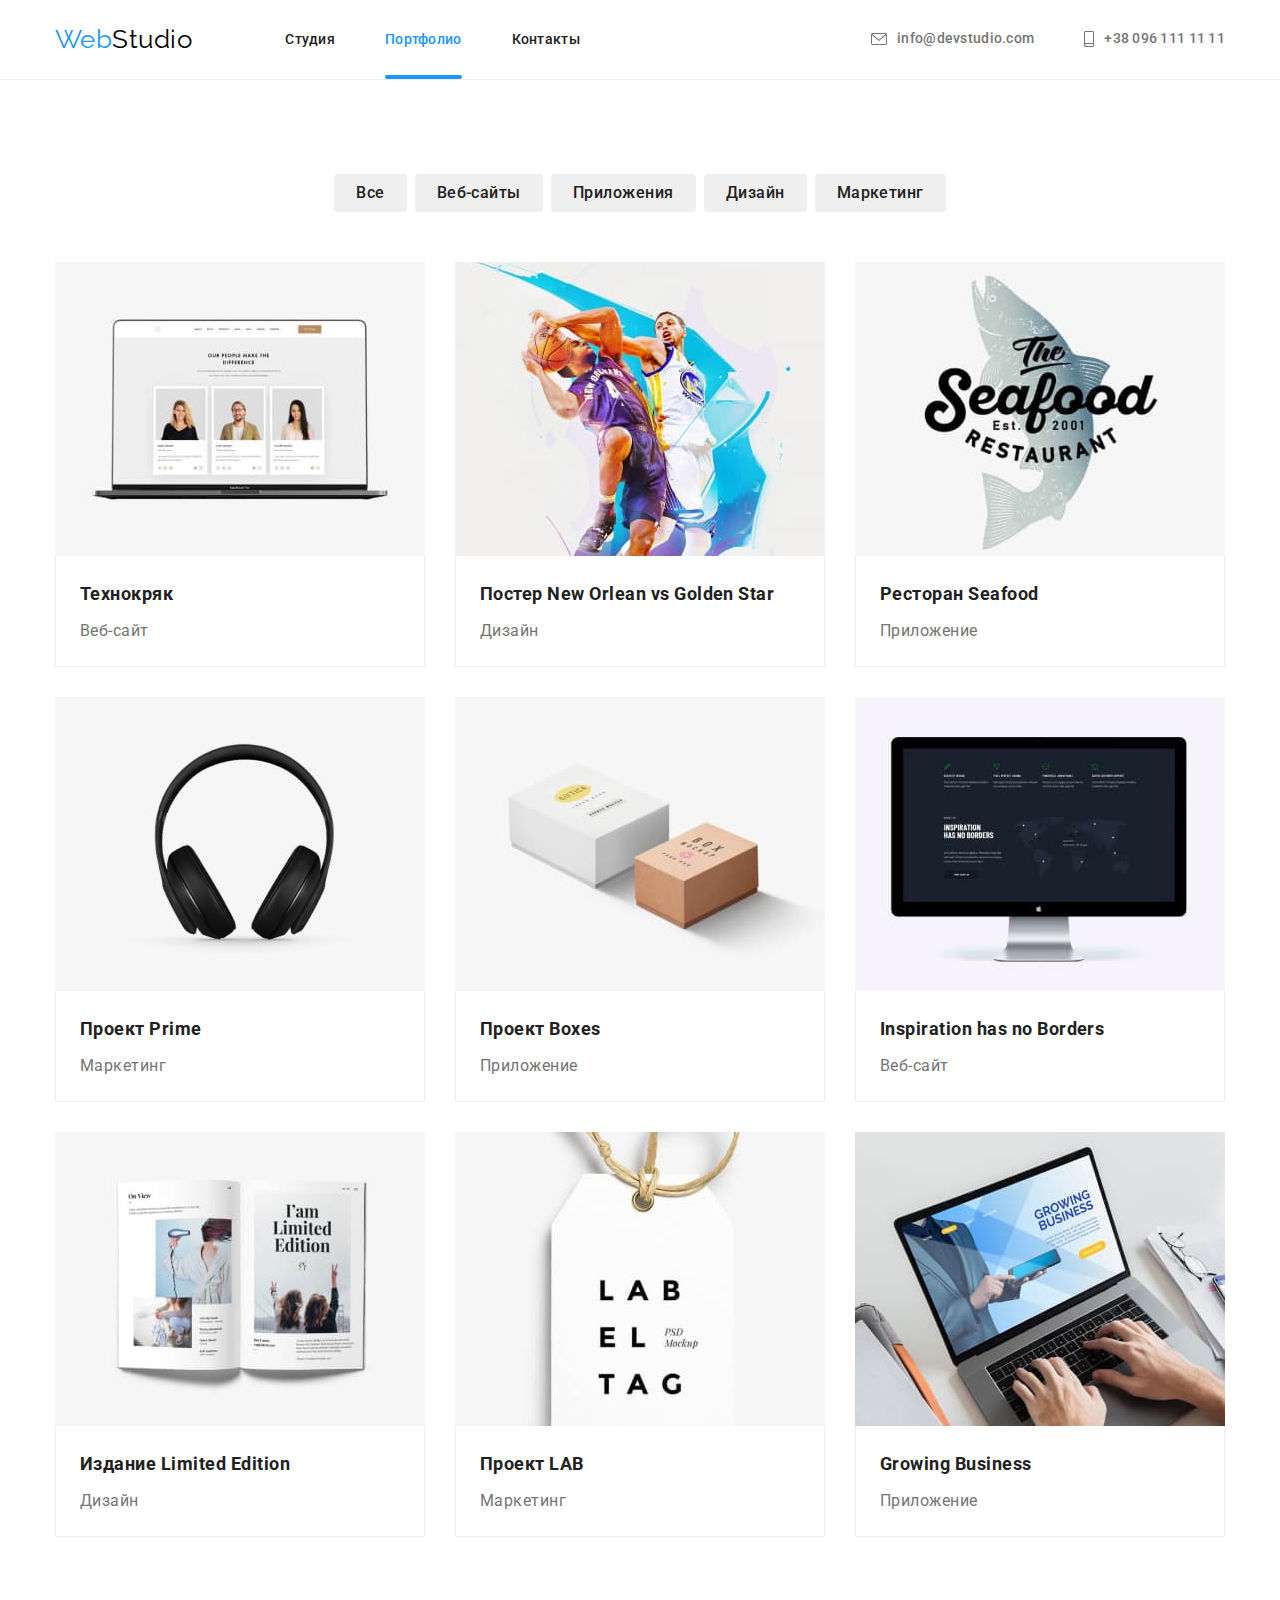
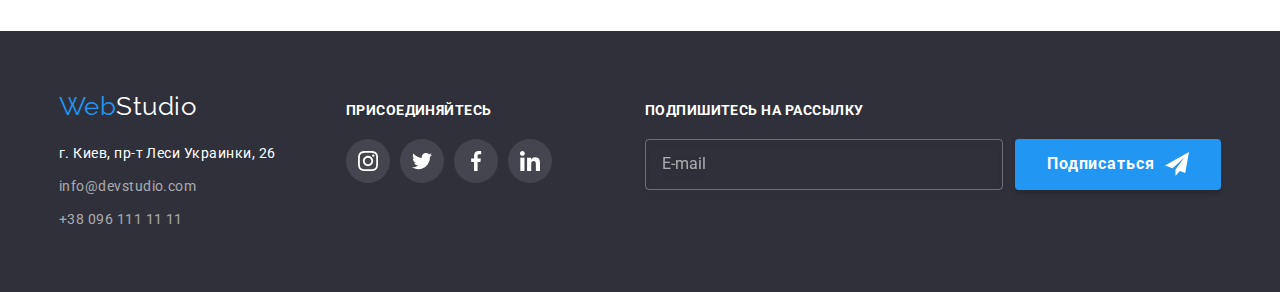
==== commit deb15fe1: "Правки" ====
--- a/portfolio.html
+++ b/portfolio.html
@@ -22,11 +22,11 @@
             <div class="menu-container" id="menu-container" data-menu>
                 <nav class="header__nav">
                     <ul class="nav list">
+                        <li class="nav__item">
+                            <a href="./index.html" class="nav__link  link">Студия</a>
+                        </li>
                         <li class="nav__item nav__item--current">
-                            <a href="./index.html" class="nav__link nav__link--current link">Студия</a>
-                        </li>
-                        <li class="nav__item">
-                            <a href="./portfolio.html" class="nav__link link">Портфолио</a>
+                            <a href="./portfolio.html" class=" nav__link nav__link--current link">Портфолио</a>
                         </li>
                         <li class="nav__item"><a href="" class="nav__link link">Контакты</a></li>
                     </ul>
--- a/css/main.min.css
+++ b/css/main.min.css
@@ -1 +1 @@
-body{background:#fff;color:#757575;font-family:"Roboto",sans-serif;letter-spacing:.03em}img{display:block;max-width:100%;height:auto}address{font-style:normal}.list{padding:0;margin:0;list-style:none}.link{text-decoration:none;color:inherit}h1,h2,h3,h4,h5,h6,p{margin-top:0;margin-bottom:0}.container{width:100%;padding-left:15px;padding-right:15px;margin-left:auto;margin-right:auto}@media screen and (min-width: 480px){.container{width:480px}}@media screen and (min-width: 768px){.container{width:768px}}@media screen and (min-width: 1200px){.container{width:1200px}}.section{padding-top:60px;padding-bottom:60px}@media screen and (min-width: 1200px){.section{padding-top:94px;padding-bottom:94px}}.section-tittle{color:#212121;font-size:28px;line-height:1.18;text-align:center;margin-bottom:30px}@media screen and (min-width: 1200px){.section-tittle{font-size:36px;line-height:1.17;margin-bottom:50px}}.visually-hidden{position:absolute;width:1px;height:1px;margin:-1px;border:0;padding:0;white-space:nowrap;-webkit-clip-path:inset(100%);clip-path:inset(100%);clip:rect(0 0 0 0);overflow:hidden}.logo{color:#000;font-family:"Raleway",sans-serif;font-size:26px;line-height:1.19;text-decoration:none}.logo-part{color:#2196f3}.header{position:relative;padding-top:16px;padding-bottom:16px;border-bottom:1px solid #ececec}@media screen and (min-width: 768px){.header{padding-top:21px;padding-bottom:21px}}@media screen and (min-width: 1200px){.header{padding-top:24px;padding-bottom:24px}}.header__container{display:-webkit-box;display:-ms-flexbox;display:flex;-webkit-box-align:center;-ms-flex-align:center;align-items:center}.header__nav{display:-webkit-box;display:-ms-flexbox;display:flex;-webkit-box-align:center;-ms-flex-align:center;align-items:center}@media screen and (min-width: 768px){.nav{display:-webkit-box;display:-ms-flexbox;display:flex;-webkit-box-align:center;-ms-flex-align:center;align-items:center}}@media screen and (max-width: 767px){.nav__item:not(:last-child){margin-bottom:32px}}.nav__item--current{position:relative}@media screen and (min-width: 768px){.nav__item:not(:last-child){margin-right:50px}}.nav__link{color:#212121;font-weight:500;font-size:40px;line-height:1.18;letter-spacing:.02em;text-decoration:none;-webkit-transition:color 250ms cubic-bezier(0.4, 0, 0.2, 1);transition:color 250ms cubic-bezier(0.4, 0, 0.2, 1)}.nav__link:hover,.nav__link:focus{color:#2196f3}@media screen and (min-width: 768px){.nav__link{font-size:14px;line-height:1.14}}.nav__link--current{position:relative;color:#2196f3;padding-bottom:31px}.nav__link--current::after{content:"";position:absolute;display:none;left:0;bottom:-1px;height:4px;width:100%;background:#2196f3;border-radius:2px}@media screen and (min-width: 768px){.nav__link--current::after{display:block}}@media screen and (max-width: 767px){.contacts{display:-webkit-box;display:-ms-flexbox;display:flex;-ms-flex-wrap:wrap;flex-wrap:wrap;-webkit-box-orient:vertical;-webkit-box-direction:reverse;-ms-flex-direction:column-reverse;flex-direction:column-reverse;margin-top:auto;margin-bottom:64px}}@media screen and (min-width: 768px){.contacts{margin-left:auto}}@media screen and (min-width: 1200px){.contacts{display:-webkit-box;display:-ms-flexbox;display:flex}}@media screen and (max-width: 767px){.contacts__item:first-child{margin-bottom:32px}}@media screen and (min-width: 1200px){.contacts__item:first-child{margin-right:50px}}.contacts__link{color:#757575;display:-webkit-box;display:-ms-flexbox;display:flex;-webkit-box-align:center;-ms-flex-align:center;align-items:center;font-weight:500;letter-spacing:.02em;text-decoration:none;-webkit-transition:color 250ms cubic-bezier(0.4, 0, 0.2, 1);transition:color 250ms cubic-bezier(0.4, 0, 0.2, 1)}.contacts__link:hover,.contacts__link:focus{color:#2196f3}@media screen and (min-width: 768px){.contacts__link{font-size:14px;line-height:1.14}}@media screen and (max-width: 767px){.contacts__tel{color:#2196f3;font-size:34px;line-height:1.18;margin-bottom:32px}}@media screen and (max-width: 767px){.contacts__email{font-size:24px;line-height:1.17}}@media screen and (min-width: 768px){.contacts__email{margin-bottom:10px}}@media screen and (min-width: 1200px){.contacts__email{margin-bottom:0}}.contacts__icon{display:none}@media screen and (min-width: 768px){.contacts__icon{display:block;margin-right:10px;fill:currentColor}}.menu-container{display:-webkit-box;display:-ms-flexbox;display:flex;width:100%;-webkit-transform:translateX(-100%);transform:translateX(-100%);-webkit-transition:-webkit-transform 250ms cubic-bezier(0.4, 0, 0.2, 1);transition:-webkit-transform 250ms cubic-bezier(0.4, 0, 0.2, 1);transition:transform 250ms cubic-bezier(0.4, 0, 0.2, 1);transition:transform 250ms cubic-bezier(0.4, 0, 0.2, 1), -webkit-transform 250ms cubic-bezier(0.4, 0, 0.2, 1)}@media screen and (max-width: 767px){.menu-container{-webkit-box-orient:vertical;-webkit-box-direction:normal;-ms-flex-direction:column;flex-direction:column;position:fixed;top:0;left:0;z-index:1;height:100vh;background-color:#fff;padding:48px 40px}}@media screen and (min-width: 768px){.menu-container{margin-left:88px;-webkit-transform:translateX(0);transform:translateX(0)}}@media screen and (min-width: 1200px){.menu-container{margin-left:93px}}.menu-container.is-open{-webkit-transform:translateX(0);transform:translateX(0)}@media screen and (min-width: 768px){.menu-container{position:static;display:-webkit-box;display:-ms-flexbox;display:flex;-webkit-box-align:center;-ms-flex-align:center;align-items:center}}.menu-networks{display:-webkit-box;display:-ms-flexbox;display:flex;-ms-flex-wrap:wrap;flex-wrap:wrap;gap:10px}@media screen and (min-width: 768px){.menu-networks{display:none}}.menu-networks__item:not(:last-child){border-right:1px solid rgba(33,33,33,.2);padding-right:10px}.menu-networks__link{font-weight:500;font-size:18px;line-height:1.22;letter-spacing:.02em;color:#2196f3}.menu-button{display:block;background-color:rgba(0,0,0,0);border:none;margin-left:auto}.menu-button:hover,.menu-button:focus{fill:#2196f3}@media screen and (min-width: 768px){.menu-button{display:none}}.icon-close{display:none}.menu-button.is-open{position:fixed;top:10px;right:15px;z-index:2}.menu-button.is-open .icon-menu{display:none}.menu-button.is-open .icon-close{display:block}.footer{background:#2f303a;text-align:center}@media screen and (min-width: 1200px){.footer{padding-top:60px;padding-bottom:60px;text-align:start}}@media screen and (min-width: 768px){.footer__container{display:-webkit-box;display:-ms-flexbox;display:flex;-webkit-box-align:baseline;-ms-flex-align:baseline;align-items:baseline;-ms-flex-wrap:wrap;flex-wrap:wrap;-webkit-box-pack:center;-ms-flex-pack:center;justify-content:center}}@media screen and (min-width: 1200px){.footer__container{-ms-flex-wrap:nowrap;flex-wrap:nowrap}}.footer__logo{color:#fff;font-family:"Raleway",sans-serif;font-size:26px;line-height:1.19;text-decoration:none}@media screen and (max-width: 1199px){.footer__start{margin-bottom:60px}}.address{font-style:normal;font-size:14px;line-height:1.71;margin-top:20px}.map{color:#fff;font-weight:400;text-decoration:none;-webkit-transition:color 250ms cubic-bezier(0.4, 0, 0.2, 1);transition:color 250ms cubic-bezier(0.4, 0, 0.2, 1)}.map:hover,.map:focus{color:#2196f3}.address__item--margin{margin-bottom:9px}.address__link{color:rgba(255,255,255,.6);font-weight:400;text-decoration:none;font-size:14px;line-height:1.71;-webkit-transition:color 250ms cubic-bezier(0.4, 0, 0.2, 1);transition:color 250ms cubic-bezier(0.4, 0, 0.2, 1)}.address__link:hover,.address__link:focus{color:#2196f3}@media screen and (max-width: 767px){.footer__center{margin-bottom:60px}}@media screen and (min-width: 768px){.footer__center{margin-left:165px}}@media screen and (min-width: 1200px){.footer__center{margin-left:70px}}.footer__tittle{margin-bottom:20px;font-weight:700;font-size:14px;line-height:1.14;text-transform:uppercase;color:#fff}.footer-networks{display:-webkit-box;display:-ms-flexbox;display:flex;-webkit-box-pack:center;-ms-flex-pack:center;justify-content:center;-webkit-box-align:center;-ms-flex-align:center;align-items:center}.footer-networks__item--margin{margin-right:10px}.footer-networks__link{padding:12px;width:44px;height:44px;border-radius:50%;display:-webkit-box;display:-ms-flexbox;display:flex;fill:#fff;background:rgba(255,255,255,.1);-webkit-transition:background-color 250ms cubic-bezier(0.4, 0, 0.2, 1);transition:background-color 250ms cubic-bezier(0.4, 0, 0.2, 1)}.footer-networks__link:hover,.footer-networks__link:focus{background-color:#2196f3}.footer-networks__icon{width:20px;height:20px}.footer__subscribe{text-align:center}@media screen and (min-width: 1200px){.footer__subscribe{margin-left:93px;text-align:start}}@media screen and (min-width: 1200px){.footer-subscribe__form{display:-webkit-box;display:-ms-flexbox;display:flex}}.footer-subscribe__input{margin-bottom:20px;padding:15px 16px;width:100%;border:1px solid rgba(255,255,255,.3);-webkit-filter:drop-shadow(0px 4px 4px rgba(0, 0, 0, 0.15));filter:drop-shadow(0px 4px 4px rgba(0, 0, 0, 0.15));border-radius:4px;background-color:rgba(0,0,0,0);color:#fff;-webkit-transition:border-color 250ms cubic-bezier(0.4, 0, 0.2, 1);transition:border-color 250ms cubic-bezier(0.4, 0, 0.2, 1)}@media screen and (min-width: 768px){.footer-subscribe__input{width:450px}}@media screen and (min-width: 1200px){.footer-subscribe__input{width:358px;margin-right:12px;margin-bottom:0}}.footer-subscribe__input:hover,.footer-subscribe__input:focus{border-color:#2196f3;outline:none}.footer-subscribe__input::-webkit-input-placeholder{font-size:16px;line-height:1.25;color:rgba(255,255,255,.6)}.footer-subscribe__input::-moz-placeholder{font-size:16px;line-height:1.25;color:rgba(255,255,255,.6)}.footer-subscribe__input:-ms-input-placeholder{font-size:16px;line-height:1.25;color:rgba(255,255,255,.6)}.footer-subscribe__input::-ms-input-placeholder{font-size:16px;line-height:1.25;color:rgba(255,255,255,.6)}.footer-subscribe__input::placeholder{font-size:16px;line-height:1.25;color:rgba(255,255,255,.6)}.footer-subsribe__button{display:-webkit-box;display:-ms-flexbox;display:flex;-webkit-box-pack:center;-ms-flex-pack:center;justify-content:center;-webkit-box-align:center;-ms-flex-align:center;align-items:center;margin-left:auto;margin-right:auto;padding:10px 28px;color:#fff;min-width:200px}.footer-subsribe__button::after{content:"";display:block;width:24px;height:24px;background-image:url(../images/icon-send.svg);background-size:contain;margin-left:10px}.hero{background-color:#2f303a;text-align:center;padding-top:118px;padding-bottom:118px;margin:0 auto;background-image:-webkit-gradient(linear, left top, right top, from(rgba(47, 48, 58, 0.4)), to(rgba(47, 48, 58, 0.4))),url(../images/hero-bg-mob-min.jpg);background-image:linear-gradient(to right, rgba(47, 48, 58, 0.4), rgba(47, 48, 58, 0.4)),url(../images/hero-bg-mob-min.jpg);background-repeat:no-repeat;background-size:cover;max-width:1600px;height:auto}@media(min-device-pixel-ratio: 2),(-webkit-min-device-pixel-ratio: 2),(min-resolution: 192dpi),(min-resolution: 2dppx){.hero{background-image:-webkit-gradient(linear, left top, right top, from(rgba(47, 48, 58, 0.4)), to(rgba(47, 48, 58, 0.4))),url(../images/hero-bg-mob-x2-min.jpg);background-image:linear-gradient(to right, rgba(47, 48, 58, 0.4), rgba(47, 48, 58, 0.4)),url(../images/hero-bg-mob-x2-min.jpg)}}@media screen and (min-width: 768px){.hero{background-image:-webkit-gradient(linear, left top, right top, from(rgba(47, 48, 58, 0.4)), to(rgba(47, 48, 58, 0.4))),url(../images/hero-bg-tab-min.jpg);background-image:linear-gradient(to right, rgba(47, 48, 58, 0.4), rgba(47, 48, 58, 0.4)),url(../images/hero-bg-tab-min.jpg)}}@media screen and (min-width: 768px)and (min-device-pixel-ratio: 2),screen and (min-width: 768px)and (-webkit-min-device-pixel-ratio: 2),screen and (min-width: 768px)and (min-resolution: 192dpi),screen and (min-width: 768px)and (min-resolution: 2dppx){.hero{background-image:-webkit-gradient(linear, left top, right top, from(rgba(47, 48, 58, 0.4)), to(rgba(47, 48, 58, 0.4))),url(../images/hero-bg-tab-x2.jpg);background-image:linear-gradient(to right, rgba(47, 48, 58, 0.4), rgba(47, 48, 58, 0.4)),url(../images/hero-bg-tab-x2.jpg)}}@media screen and (min-width: 1200px){.hero{padding-top:200px;padding-bottom:200px;background-image:-webkit-gradient(linear, left top, right top, from(rgba(47, 48, 58, 0.4)), to(rgba(47, 48, 58, 0.4))),url(../images/hero-bg.jpg);background-image:linear-gradient(to right, rgba(47, 48, 58, 0.4), rgba(47, 48, 58, 0.4)),url(../images/hero-bg.jpg)}}@media screen and (min-width: 1200px)and (min-device-pixel-ratio: 2),screen and (min-width: 1200px)and (-webkit-min-device-pixel-ratio: 2),screen and (min-width: 1200px)and (min-resolution: 192dpi),screen and (min-width: 1200px)and (min-resolution: 2dppx){.hero{background-image:-webkit-gradient(linear, left top, right top, from(rgba(47, 48, 58, 0.4)), to(rgba(47, 48, 58, 0.4))),url(../images/hero-bg-x2-min.jpg);background-image:linear-gradient(to right, rgba(47, 48, 58, 0.4), rgba(47, 48, 58, 0.4)),url(../images/hero-bg-x2-min.jpg)}}.hero__tittle{color:#fff;font-weight:900;font-size:26px;line-height:1.62;letter-spacing:.06em;text-transform:uppercase;margin-bottom:30px}@media screen and (min-width: 1200px){.hero__tittle{font-size:44px;line-height:1.36}}.button{background:#2196f3;-webkit-box-shadow:0px 4px 4px rgba(0,0,0,.15);box-shadow:0px 4px 4px rgba(0,0,0,.15);border-radius:4px;color:#fff;cursor:pointer;font-weight:700;font-size:16px;line-height:1.88;font-family:inherit;letter-spacing:.06em;border:none;padding:10px 32px;-webkit-transition:background-color 250ms cubic-bezier(0.4, 0, 0.2, 1);transition:background-color 250ms cubic-bezier(0.4, 0, 0.2, 1)}.button:hover,.button:focus{background-color:#188ce8}.benefits__list{display:-webkit-box;display:-ms-flexbox;display:flex;-ms-flex-wrap:wrap;flex-wrap:wrap;gap:30px}.benefits__item{width:100%}@media screen and (min-width: 768px){.benefits__item{width:354px}}@media screen and (min-width: 1200px){.benefits__item{width:270px}}.benefits__icontainer{display:-webkit-box;display:-ms-flexbox;display:flex;-webkit-box-pack:center;-ms-flex-pack:center;justify-content:center;-webkit-box-align:center;-ms-flex-align:center;align-items:center;padding-top:25px;padding-bottom:25px;margin-bottom:30px;background-color:#f5f4fa;border-radius:4px}.benefits__icon{display:-webkit-box;display:-ms-flexbox;display:flex;width:70px;height:70px}.benefits__tittle{color:#212121;font-size:14px;line-height:1.14;text-transform:uppercase;margin-bottom:10px}@media screen and (max-width: 767px){.benefits__tittle{text-align:center}}.benefits__text{font-size:14px;line-height:1.71}.our-work{display:none;padding-top:0}@media screen and (min-width: 1200px){.our-work{display:block}}.our-work__list{display:-webkit-box;display:-ms-flexbox;display:flex}.our-work__item{position:relative}.our-work__itittle{position:absolute;bottom:0;left:0;width:100%;height:70px;display:-webkit-box;display:-ms-flexbox;display:flex;-webkit-box-pack:center;-ms-flex-pack:center;justify-content:center;-webkit-box-align:center;-ms-flex-align:center;align-items:center;font-size:14px;line-height:1.14;text-align:center;text-transform:uppercase;color:#fff;background:rgba(47,48,58,.8)}.our-work__item--margin{margin-left:30px}.team{background-color:#f5f4fa}.team__list{display:-webkit-box;display:-ms-flexbox;display:flex;-ms-flex-wrap:wrap;flex-wrap:wrap;gap:30px}.team__item{text-align:center;width:450px;-webkit-box-shadow:0px 1px 3px rgba(0,0,0,.12),0px 1px 1px rgba(0,0,0,.14),0px 2px 1px rgba(0,0,0,.2);box-shadow:0px 1px 3px rgba(0,0,0,.12),0px 1px 1px rgba(0,0,0,.14),0px 2px 1px rgba(0,0,0,.2);border-radius:0px 0px 4px 4px;background-color:#fff}@media screen and (min-width: 768px){.team__item{width:354px}}@media screen and (min-width: 1200px){.team__item{width:270px}}.team__content{padding-top:30px;padding-bottom:24px}@media screen and (min-width: 1200px){.team__content{padding-bottom:30px}}.team__name{color:#212121;font-weight:500;font-size:16px;line-height:1.19;margin-bottom:10px}.team__staff{font-weight:400;font-size:16px;line-height:1.19;margin-bottom:16px}.team-networks{display:-webkit-box;display:-ms-flexbox;display:flex;-webkit-box-pack:center;-ms-flex-pack:center;justify-content:center;-webkit-box-align:center;-ms-flex-align:center;align-items:center}.team-networks__item--margin{margin-right:10px}.team-networks__link{width:44px;height:44px;border-radius:50%;display:-webkit-box;display:-ms-flexbox;display:flex;-webkit-box-pack:center;-ms-flex-pack:center;justify-content:center;-webkit-box-align:center;-ms-flex-align:center;align-items:center;fill:#afb1b8;-webkit-transition:background-color 250ms cubic-bezier(0.4, 0, 0.2, 1),fill 250ms cubic-bezier(0.4, 0, 0.2, 1);transition:background-color 250ms cubic-bezier(0.4, 0, 0.2, 1),fill 250ms cubic-bezier(0.4, 0, 0.2, 1)}.team-networks__link:hover,.team-networks__link:focus{background-color:#2196f3;fill:#fff}.team-networks__icon{width:20px;height:20px}.clients__list{display:-webkit-box;display:-ms-flexbox;display:flex;-ms-flex-wrap:wrap;flex-wrap:wrap;-webkit-box-pack:center;-ms-flex-pack:center;justify-content:center;gap:30px}.clients__link{width:210px;height:92px;border:1px solid #afb1b8;border-radius:4px;display:-webkit-box;display:-ms-flexbox;display:flex;-webkit-box-pack:center;-ms-flex-pack:center;justify-content:center;-webkit-box-align:center;-ms-flex-align:center;align-items:center;fill:#afb1b8;-webkit-transition:border 250ms cubic-bezier(0.4, 0, 0.2, 1),fill 250ms cubic-bezier(0.4, 0, 0.2, 1);transition:border 250ms cubic-bezier(0.4, 0, 0.2, 1),fill 250ms cubic-bezier(0.4, 0, 0.2, 1)}@media screen and (min-width: 768px){.clients__link{width:226px}}@media screen and (min-width: 1200px){.clients__link{width:170px}}.clients__link:hover,.clients__link:focus{fill:#2196f3;border:1px solid #2196f3}.clients__icon{display:-webkit-box;display:-ms-flexbox;display:flex;-webkit-box-pack:center;-ms-flex-pack:center;justify-content:center;-webkit-box-align:center;-ms-flex-align:center;align-items:center}.backdrop{padding:93px 15px;position:fixed;top:0;left:0;width:100%;height:100%;background-color:rgba(0,0,0,.2);opacity:1;-webkit-transition:opacity 250ms cubic-bezier(0.4, 0, 0.2, 1);transition:opacity 250ms cubic-bezier(0.4, 0, 0.2, 1)}.backdrop.is-hidden{opacity:0;pointer-events:none}.backdrop.is-hidden .modal{-webkit-transform:translate(-50%, -50%) scale(0.5);transform:translate(-50%, -50%) scale(0.5)}.modal{position:relative;-webkit-transition:-webkit-transform 250ms cubic-bezier(0.4, 0, 0.2, 1);transition:-webkit-transform 250ms cubic-bezier(0.4, 0, 0.2, 1);transition:transform 250ms cubic-bezier(0.4, 0, 0.2, 1);transition:transform 250ms cubic-bezier(0.4, 0, 0.2, 1), -webkit-transform 250ms cubic-bezier(0.4, 0, 0.2, 1);display:block;opacity:1;display:-webkit-box;display:-ms-flexbox;display:flex;-webkit-box-pack:center;-ms-flex-pack:center;justify-content:center;-webkit-box-align:center;-ms-flex-align:center;align-items:center;-webkit-box-orient:vertical;-webkit-box-direction:normal;-ms-flex-direction:column;flex-direction:column;height:609px;padding:40px;background:#fff;-webkit-box-shadow:0px 1px 3px rgba(0,0,0,.12),0px 1px 1px rgba(0,0,0,.14),0px 2px 1px rgba(0,0,0,.2);box-shadow:0px 1px 3px rgba(0,0,0,.12),0px 1px 1px rgba(0,0,0,.14),0px 2px 1px rgba(0,0,0,.2);border-radius:4px}@media screen and (max-width: 479px){.modal{width:100%}}@media screen and (min-width: 480px){.modal{position:absolute;top:50%;left:50%;-webkit-transform:translate(-50%, -50%) scale(1);transform:translate(-50%, -50%) scale(1);width:450px}}@media screen and (min-width: 1200px){.modal{width:528px;height:581px}}.button-close{position:absolute;top:8px;right:8px;width:30px;height:30px;display:-webkit-box;display:-ms-flexbox;display:flex;-webkit-box-pack:center;-ms-flex-pack:center;justify-content:center;-webkit-box-align:center;-ms-flex-align:center;align-items:center;cursor:pointer;background-color:#fff;fill:#000;border:1px solid rgba(0,0,0,.1);border-radius:15px;padding:6px;-webkit-transition:fill 250ms cubic-bezier(0.4, 0, 0.2, 1);transition:fill 250ms cubic-bezier(0.4, 0, 0.2, 1)}.button-close:hover,.button-close:focus{fill:#2196f3}.modal-form__submit{display:-webkit-box;display:-ms-flexbox;display:flex;-webkit-box-pack:center;-ms-flex-pack:center;justify-content:center;-webkit-box-align:center;-ms-flex-align:center;align-items:center;margin:0 auto;min-width:200px;height:50px;color:#fff;background-color:#2196f3;-webkit-box-shadow:0px 4px 4px rgba(0,0,0,.15);box-shadow:0px 4px 4px rgba(0,0,0,.15);border-radius:4px}.modal__tittle{margin-bottom:12px;font-weight:700;font-size:20px;line-height:1.15;text-align:center;color:#212121}.modal-form{margin-left:auto;margin-right:auto;-webkit-box-orient:vertical;-webkit-box-direction:normal;-ms-flex-direction:column;flex-direction:column;width:100%}.modal-form__field{display:-webkit-box;display:-ms-flexbox;display:flex;-webkit-box-orient:vertical;-webkit-box-direction:normal;-ms-flex-direction:column;flex-direction:column;position:relative;margin-bottom:10px;-webkit-transition:border-color 250ms cubic-bezier(0.4, 0, 0.2, 1);transition:border-color 250ms cubic-bezier(0.4, 0, 0.2, 1)}.modal-form__label{margin-bottom:4px;font-size:12px;line-height:1.17;letter-spacing:.01em}.modal-form__input{height:40px;padding:12px 42px;border:1px solid rgba(33,33,33,.2);border-radius:4px;-webkit-transition:border-color 250ms cubic-bezier(0.4, 0, 0.2, 1);transition:border-color 250ms cubic-bezier(0.4, 0, 0.2, 1)}.modal-form__field:focus-within .modal-form__input,.modal-form__field:hover .modal-form__input{border:1px solid #2196f3;outline:none}.modal-form__icon{position:absolute;left:12px;bottom:12px;margin:0;width:18px;height:18px;fill:#212121;-webkit-transition:fill 250ms cubic-bezier(0.4, 0, 0.2, 1);transition:fill 250ms cubic-bezier(0.4, 0, 0.2, 1)}.modal-form__field:focus-within .modal-form__icon,.modal-form__field:hover .modal-form__icon{fill:#2196f3}.modal-form__textarea{display:-webkit-box;display:-ms-flexbox;display:flex;-webkit-box-orient:vertical;-webkit-box-direction:normal;-ms-flex-direction:column;flex-direction:column;margin-bottom:20px}.modal-textarea__field{padding:12px 16px;width:100%;height:120px;border:1px solid rgba(33,33,33,.2);border-radius:4px;-webkit-transition:border-color 250ms cubic-bezier(0.4, 0, 0.2, 1);transition:border-color 250ms cubic-bezier(0.4, 0, 0.2, 1);resize:none}.modal-textarea__field::-webkit-input-placeholder{font-size:12px;line-height:1.17;letter-spacing:.01em;color:rgba(117,117,117,.5019607843)}.modal-textarea__field::-moz-placeholder{font-size:12px;line-height:1.17;letter-spacing:.01em;color:rgba(117,117,117,.5019607843)}.modal-textarea__field:-ms-input-placeholder{font-size:12px;line-height:1.17;letter-spacing:.01em;color:rgba(117,117,117,.5019607843)}.modal-textarea__field::-ms-input-placeholder{font-size:12px;line-height:1.17;letter-spacing:.01em;color:rgba(117,117,117,.5019607843)}.modal-textarea__field::placeholder{font-size:12px;line-height:1.17;letter-spacing:.01em;color:rgba(117,117,117,.5019607843)}.modal-textarea__field:focus-within,.modal-textarea__field:hover{border-color:#2196f3;outline:none}.modal-form__checkbox{display:-webkit-box;display:-ms-flexbox;display:flex;-webkit-box-pack:center;-ms-flex-pack:center;justify-content:center;-webkit-box-align:center;-ms-flex-align:center;align-items:center;margin-bottom:30px}.checkbox-icon{display:inline-block;width:16px;height:15px;border:2px solid #212121;border-radius:2px;margin-right:8px}.modal-form__check:checked+.checkbox-icon{background-color:#2196f3;background-image:url(../images/icon-check.svg);background-size:contain;border-color:rgba(0,0,0,0);background-origin:border-box}.modal-form__checkbox-label{font-size:12px;line-height:1.16;letter-spacing:.03em}@media screen and (min-width: 1200px){.modal-form__checkbox-label{font-size:14px;line-height:1.7142857143}}.modal-form__terms{color:#2196f3;font-weight:400}.project-nav{display:-webkit-box;display:-ms-flexbox;display:flex;-ms-flex-wrap:wrap;flex-wrap:wrap;-webkit-box-pack:start;-ms-flex-pack:start;justify-content:start;margin-bottom:40px}@media screen and (max-width: 767px){.project-nav{margin-bottom:-15px}}@media screen and (min-width: 768px){.project-nav{margin-bottom:30px;-webkit-box-pack:center;-ms-flex-pack:center;justify-content:center}}@media screen and (min-width: 1200px){.project-nav{margin-bottom:50px;-webkit-box-pack:center;-ms-flex-pack:center;justify-content:center}}@media screen and (max-width: 767px){.project-nav__item{margin-bottom:15px}}.project-nav__item:not(:last-child){margin-right:8px}.project-nav__filter{color:#212121;cursor:pointer;border-radius:4px;font-family:inherit;font-weight:500;font-size:16px;line-height:1.63;border:none;text-align:center;letter-spacing:.03em;padding:6px 22px;-webkit-transition:background-color 250ms cubic-bezier(0.4, 0, 0.2, 1),color 250ms cubic-bezier(0.4, 0, 0.2, 1),-webkit-box-shadow 250ms cubic-bezier(0.4, 0, 0.2, 1);transition:background-color 250ms cubic-bezier(0.4, 0, 0.2, 1),color 250ms cubic-bezier(0.4, 0, 0.2, 1),-webkit-box-shadow 250ms cubic-bezier(0.4, 0, 0.2, 1);transition:background-color 250ms cubic-bezier(0.4, 0, 0.2, 1),color 250ms cubic-bezier(0.4, 0, 0.2, 1),box-shadow 250ms cubic-bezier(0.4, 0, 0.2, 1);transition:background-color 250ms cubic-bezier(0.4, 0, 0.2, 1),color 250ms cubic-bezier(0.4, 0, 0.2, 1),box-shadow 250ms cubic-bezier(0.4, 0, 0.2, 1),-webkit-box-shadow 250ms cubic-bezier(0.4, 0, 0.2, 1)}.project-nav__filter:hover,.project-nav__filter:focus{background-color:#2196f3;color:#fff;-webkit-box-shadow:0px 3px 1px rgba(0,0,0,.1),0px 1px 2px rgba(0,0,0,.08),0px 2px 2px rgba(0,0,0,.12);box-shadow:0px 3px 1px rgba(0,0,0,.1),0px 1px 2px rgba(0,0,0,.08),0px 2px 2px rgba(0,0,0,.12)}.grid{margin:-15px}@media screen and (min-width: 768px){.grid{display:-webkit-box;display:-ms-flexbox;display:flex;-ms-flex-wrap:wrap;flex-wrap:wrap}}.grid__item{margin:15px;z-index:9;border:4px;width:100%;height:auto}@media screen and (min-width: 768px){.grid__item{-ms-flex-preferred-size:calc((100% - 60px)/2);flex-basis:calc((100% - 60px)/2)}}@media screen and (min-width: 1200px){.grid__item{-ms-flex-preferred-size:calc((100% - 90px)/3);flex-basis:calc((100% - 90px)/3)}}.grid__item img{width:100%;height:auto}.project{display:block;-webkit-transition:-webkit-box-shadow 250ms timing-function;transition:-webkit-box-shadow 250ms timing-function;transition:box-shadow 250ms timing-function;transition:box-shadow 250ms timing-function, -webkit-box-shadow 250ms timing-function}.project:hover,.project:focus{-webkit-box-shadow:0px 1px 1px rgba(0,0,0,.12),0px 4px 4px rgba(0,0,0,.06),1px 4px 6px rgba(0,0,0,.16);box-shadow:0px 1px 1px rgba(0,0,0,.12),0px 4px 4px rgba(0,0,0,.06),1px 4px 6px rgba(0,0,0,.16)}.project__thumb{position:relative;content:"";top:0;left:0;width:100%;height:auto;overflow:hidden}.project_thumb img{width:450px;height:auto}.project__text{position:absolute;top:0;left:0;overflow-y:scroll;color:#fff;background-color:rgba(33,150,243,.9);padding:63px 24px;width:100%;height:100%;-webkit-transform:translateY(101%);transform:translateY(101%);-webkit-transition:-webkit-transform 250ms cubic-bezier(0.4, 0, 0.2, 1);transition:-webkit-transform 250ms cubic-bezier(0.4, 0, 0.2, 1);transition:transform 250ms cubic-bezier(0.4, 0, 0.2, 1);transition:transform 250ms cubic-bezier(0.4, 0, 0.2, 1), -webkit-transform 250ms cubic-bezier(0.4, 0, 0.2, 1);font-size:18px;line-height:1.56}.project:hover .project__text,.project:focus .project__text{-webkit-transform:translateY(0);transform:translateY(0)}@media screen and (max-width: 767px){.project__text{padding:77px 24px}}.project__content{padding:20px 24px;border:1px solid #eee;border-top:none}.project__name{color:#212121;font-size:18px;line-height:2;margin-bottom:4px}.project__type{font-size:16px;line-height:1.88;margin:0}/*# sourceMappingURL=main.min.css.map */+body{background:#fff;color:#757575;font-family:"Roboto",sans-serif;letter-spacing:.03em}img{display:block;max-width:100%;height:auto}address{font-style:normal}.list{padding:0;margin:0;list-style:none}.link{text-decoration:none;color:inherit}h1,h2,h3,h4,h5,h6,p{margin-top:0;margin-bottom:0}.container{width:100%;padding-left:15px;padding-right:15px;margin-left:auto;margin-right:auto}@media screen and (min-width: 480px){.container{width:480px}}@media screen and (min-width: 768px){.container{width:768px}}@media screen and (min-width: 1200px){.container{width:1200px}}.section{padding-top:60px;padding-bottom:60px}@media screen and (min-width: 1200px){.section{padding-top:94px;padding-bottom:94px}}.section-tittle{color:#212121;font-size:28px;line-height:1.18;text-align:center;margin-bottom:30px}@media screen and (min-width: 1200px){.section-tittle{font-size:36px;line-height:1.17;margin-bottom:50px}}.visually-hidden{position:absolute;width:1px;height:1px;margin:-1px;border:0;padding:0;white-space:nowrap;-webkit-clip-path:inset(100%);clip-path:inset(100%);clip:rect(0 0 0 0);overflow:hidden}.logo{color:#000;font-family:"Raleway",sans-serif;font-size:26px;line-height:1.19;text-decoration:none}.logo-part{color:#2196f3}.header{position:relative;padding-top:16px;padding-bottom:16px;border-bottom:1px solid #ececec}@media screen and (min-width: 768px){.header{padding-top:21px;padding-bottom:21px}}@media screen and (min-width: 1200px){.header{padding-top:24px;padding-bottom:24px}}.header__container{display:-webkit-box;display:-ms-flexbox;display:flex;-webkit-box-align:center;-ms-flex-align:center;align-items:center}.header__nav{display:-webkit-box;display:-ms-flexbox;display:flex;-webkit-box-align:center;-ms-flex-align:center;align-items:center}@media screen and (min-width: 768px){.nav{display:-webkit-box;display:-ms-flexbox;display:flex;-webkit-box-align:center;-ms-flex-align:center;align-items:center}}@media screen and (max-width: 767px){.nav__item:not(:last-child){margin-bottom:32px}}.nav__item--current{position:relative}@media screen and (min-width: 768px){.nav__item:not(:last-child){margin-right:50px}}.nav__link{color:#212121;font-weight:500;font-size:40px;line-height:1.18;letter-spacing:.02em;text-decoration:none;-webkit-transition:color 250ms cubic-bezier(0.4, 0, 0.2, 1);transition:color 250ms cubic-bezier(0.4, 0, 0.2, 1)}.nav__link:hover,.nav__link:focus{color:#2196f3}@media screen and (min-width: 768px){.nav__link{font-size:14px;line-height:1.14}}.nav__link--current{position:relative;color:#2196f3;padding-bottom:31px}.nav__link--current::after{content:"";position:absolute;display:none;left:0;bottom:-1px;height:4px;width:100%;background:#2196f3;border-radius:2px}@media screen and (min-width: 768px){.nav__link--current::after{display:block}}@media screen and (max-width: 767px){.contacts{display:-webkit-box;display:-ms-flexbox;display:flex;-ms-flex-wrap:wrap;flex-wrap:wrap;-webkit-box-orient:vertical;-webkit-box-direction:reverse;-ms-flex-direction:column-reverse;flex-direction:column-reverse;margin-top:auto;margin-bottom:64px}}@media screen and (min-width: 768px){.contacts{margin-left:auto}}@media screen and (min-width: 1200px){.contacts{display:-webkit-box;display:-ms-flexbox;display:flex}}@media screen and (max-width: 767px){.contacts__item:first-child{margin-bottom:32px}}@media screen and (min-width: 1200px){.contacts__item:first-child{margin-right:50px}}.contacts__link{color:#757575;display:-webkit-box;display:-ms-flexbox;display:flex;-webkit-box-align:center;-ms-flex-align:center;align-items:center;font-weight:500;letter-spacing:.02em;text-decoration:none;-webkit-transition:color 250ms cubic-bezier(0.4, 0, 0.2, 1);transition:color 250ms cubic-bezier(0.4, 0, 0.2, 1)}.contacts__link:hover,.contacts__link:focus{color:#2196f3}@media screen and (min-width: 768px){.contacts__link{font-size:14px;line-height:1.14}}@media screen and (max-width: 767px){.contacts__tel{color:#2196f3;font-size:34px;line-height:1.18;margin-bottom:32px}}@media screen and (max-width: 767px){.contacts__email{font-size:24px;line-height:1.17}}@media screen and (min-width: 768px){.contacts__email{margin-bottom:10px}}@media screen and (min-width: 1200px){.contacts__email{margin-bottom:0}}.contacts__icon{display:none}@media screen and (min-width: 768px){.contacts__icon{display:block;margin-right:10px;fill:currentColor}}.menu-container{display:-webkit-box;display:-ms-flexbox;display:flex;width:100%;-webkit-transform:translateX(-100%);transform:translateX(-100%);-webkit-transition:-webkit-transform 250ms cubic-bezier(0.4, 0, 0.2, 1);transition:-webkit-transform 250ms cubic-bezier(0.4, 0, 0.2, 1);transition:transform 250ms cubic-bezier(0.4, 0, 0.2, 1);transition:transform 250ms cubic-bezier(0.4, 0, 0.2, 1), -webkit-transform 250ms cubic-bezier(0.4, 0, 0.2, 1)}@media screen and (max-width: 767px){.menu-container{-webkit-box-orient:vertical;-webkit-box-direction:normal;-ms-flex-direction:column;flex-direction:column;position:fixed;overflow:hidden;top:0;left:0;z-index:1;height:100vh;background-color:#fff;padding:48px 40px}}@media screen and (min-width: 768px){.menu-container{margin-left:88px;-webkit-transform:translateX(0);transform:translateX(0)}}@media screen and (min-width: 1200px){.menu-container{margin-left:93px}}.menu-container.is-open{-webkit-transform:translateX(0);transform:translateX(0)}@media screen and (min-width: 768px){.menu-container{position:static;display:-webkit-box;display:-ms-flexbox;display:flex;-webkit-box-align:center;-ms-flex-align:center;align-items:center}}.menu-networks{display:-webkit-box;display:-ms-flexbox;display:flex;-ms-flex-wrap:wrap;flex-wrap:wrap;gap:10px}@media screen and (min-width: 768px){.menu-networks{display:none}}.menu-networks__item:not(:last-child){border-right:1px solid rgba(33,33,33,.2);padding-right:10px}.menu-networks__link{font-weight:500;font-size:18px;line-height:1.22;letter-spacing:.02em;color:#2196f3}.menu-button{display:block;background-color:rgba(0,0,0,0);border:none;margin-left:auto}.menu-button:hover,.menu-button:focus{fill:#2196f3}@media screen and (min-width: 768px){.menu-button{display:none}}.icon-close{display:none}.menu-button.is-open{position:fixed;top:10px;right:15px;z-index:2}.menu-button.is-open .icon-menu{display:none}.menu-button.is-open .icon-close{display:block}.footer{background:#2f303a;text-align:center}@media screen and (min-width: 1200px){.footer{padding-top:60px;padding-bottom:60px;text-align:start}}@media screen and (min-width: 768px){.footer__container{display:-webkit-box;display:-ms-flexbox;display:flex;-webkit-box-align:baseline;-ms-flex-align:baseline;align-items:baseline;-ms-flex-wrap:wrap;flex-wrap:wrap;-webkit-box-pack:center;-ms-flex-pack:center;justify-content:center}}@media screen and (min-width: 1200px){.footer__container{-ms-flex-wrap:nowrap;flex-wrap:nowrap}}.footer__logo{color:#fff;font-family:"Raleway",sans-serif;font-size:26px;line-height:1.19;text-decoration:none}@media screen and (max-width: 1199px){.footer__start{margin-bottom:60px}}.address{font-style:normal;font-size:14px;line-height:1.71;margin-top:20px}.map{color:#fff;font-weight:400;text-decoration:none;-webkit-transition:color 250ms cubic-bezier(0.4, 0, 0.2, 1);transition:color 250ms cubic-bezier(0.4, 0, 0.2, 1)}.map:hover,.map:focus{color:#2196f3}.address__item--margin{margin-bottom:9px}.address__link{color:rgba(255,255,255,.6);font-weight:400;text-decoration:none;font-size:14px;line-height:1.71;-webkit-transition:color 250ms cubic-bezier(0.4, 0, 0.2, 1);transition:color 250ms cubic-bezier(0.4, 0, 0.2, 1)}.address__link:hover,.address__link:focus{color:#2196f3}@media screen and (max-width: 767px){.footer__center{margin-bottom:60px}}@media screen and (min-width: 768px){.footer__center{margin-left:165px}}@media screen and (min-width: 1200px){.footer__center{margin-left:70px}}.footer__tittle{margin-bottom:20px;font-weight:700;font-size:14px;line-height:1.14;text-transform:uppercase;color:#fff}.footer-networks{display:-webkit-box;display:-ms-flexbox;display:flex;-webkit-box-pack:center;-ms-flex-pack:center;justify-content:center;-webkit-box-align:center;-ms-flex-align:center;align-items:center}.footer-networks__item--margin{margin-right:10px}.footer-networks__link{padding:12px;width:44px;height:44px;border-radius:50%;display:-webkit-box;display:-ms-flexbox;display:flex;fill:#fff;background:rgba(255,255,255,.1);-webkit-transition:background-color 250ms cubic-bezier(0.4, 0, 0.2, 1);transition:background-color 250ms cubic-bezier(0.4, 0, 0.2, 1)}.footer-networks__link:hover,.footer-networks__link:focus{background-color:#2196f3}.footer-networks__icon{width:20px;height:20px}.footer__subscribe{text-align:center}@media screen and (min-width: 1200px){.footer__subscribe{margin-left:93px;text-align:start}}@media screen and (min-width: 1200px){.footer-subscribe__form{display:-webkit-box;display:-ms-flexbox;display:flex}}.footer-subscribe__input{margin-bottom:20px;padding:15px 16px;width:100%;border:1px solid rgba(255,255,255,.3);-webkit-filter:drop-shadow(0px 4px 4px rgba(0, 0, 0, 0.15));filter:drop-shadow(0px 4px 4px rgba(0, 0, 0, 0.15));border-radius:4px;background-color:rgba(0,0,0,0);color:#fff;-webkit-transition:border-color 250ms cubic-bezier(0.4, 0, 0.2, 1);transition:border-color 250ms cubic-bezier(0.4, 0, 0.2, 1)}@media screen and (min-width: 768px){.footer-subscribe__input{width:450px}}@media screen and (min-width: 1200px){.footer-subscribe__input{width:358px;margin-right:12px;margin-bottom:0}}.footer-subscribe__input:hover,.footer-subscribe__input:focus{border-color:#2196f3;outline:none}.footer-subscribe__input::-webkit-input-placeholder{font-size:16px;line-height:1.25;color:rgba(255,255,255,.6)}.footer-subscribe__input::-moz-placeholder{font-size:16px;line-height:1.25;color:rgba(255,255,255,.6)}.footer-subscribe__input:-ms-input-placeholder{font-size:16px;line-height:1.25;color:rgba(255,255,255,.6)}.footer-subscribe__input::-ms-input-placeholder{font-size:16px;line-height:1.25;color:rgba(255,255,255,.6)}.footer-subscribe__input::placeholder{font-size:16px;line-height:1.25;color:rgba(255,255,255,.6)}.footer-subsribe__button{display:-webkit-box;display:-ms-flexbox;display:flex;-webkit-box-pack:center;-ms-flex-pack:center;justify-content:center;-webkit-box-align:center;-ms-flex-align:center;align-items:center;margin-left:auto;margin-right:auto;padding:10px 28px;color:#fff;min-width:200px}.footer-subsribe__button::after{content:"";display:block;width:24px;height:24px;background-image:url(../images/icon-send.svg);background-size:contain;margin-left:10px}.hero{background-color:#2f303a;text-align:center;padding-top:118px;padding-bottom:118px;margin:0 auto;background-image:-webkit-gradient(linear, left top, right top, from(rgba(47, 48, 58, 0.4)), to(rgba(47, 48, 58, 0.4))),url(../images/hero-bg-mob-min.jpg);background-image:linear-gradient(to right, rgba(47, 48, 58, 0.4), rgba(47, 48, 58, 0.4)),url(../images/hero-bg-mob-min.jpg);background-repeat:no-repeat;background-size:cover;max-width:1600px;height:auto}@media(min-device-pixel-ratio: 2),(-webkit-min-device-pixel-ratio: 2),(min-resolution: 192dpi),(min-resolution: 2dppx){.hero{background-image:-webkit-gradient(linear, left top, right top, from(rgba(47, 48, 58, 0.4)), to(rgba(47, 48, 58, 0.4))),url(../images/hero-bg-mob-x2-min.jpg);background-image:linear-gradient(to right, rgba(47, 48, 58, 0.4), rgba(47, 48, 58, 0.4)),url(../images/hero-bg-mob-x2-min.jpg)}}@media screen and (min-width: 768px){.hero{background-image:-webkit-gradient(linear, left top, right top, from(rgba(47, 48, 58, 0.4)), to(rgba(47, 48, 58, 0.4))),url(../images/hero-bg-tab-min.jpg);background-image:linear-gradient(to right, rgba(47, 48, 58, 0.4), rgba(47, 48, 58, 0.4)),url(../images/hero-bg-tab-min.jpg)}}@media screen and (min-width: 768px)and (min-device-pixel-ratio: 2),screen and (min-width: 768px)and (-webkit-min-device-pixel-ratio: 2),screen and (min-width: 768px)and (min-resolution: 192dpi),screen and (min-width: 768px)and (min-resolution: 2dppx){.hero{background-image:-webkit-gradient(linear, left top, right top, from(rgba(47, 48, 58, 0.4)), to(rgba(47, 48, 58, 0.4))),url(../images/hero-bg-tab-x2.jpg);background-image:linear-gradient(to right, rgba(47, 48, 58, 0.4), rgba(47, 48, 58, 0.4)),url(../images/hero-bg-tab-x2.jpg)}}@media screen and (min-width: 1200px){.hero{padding-top:200px;padding-bottom:200px;background-image:-webkit-gradient(linear, left top, right top, from(rgba(47, 48, 58, 0.4)), to(rgba(47, 48, 58, 0.4))),url(../images/hero-bg.jpg);background-image:linear-gradient(to right, rgba(47, 48, 58, 0.4), rgba(47, 48, 58, 0.4)),url(../images/hero-bg.jpg)}}@media screen and (min-width: 1200px)and (min-device-pixel-ratio: 2),screen and (min-width: 1200px)and (-webkit-min-device-pixel-ratio: 2),screen and (min-width: 1200px)and (min-resolution: 192dpi),screen and (min-width: 1200px)and (min-resolution: 2dppx){.hero{background-image:-webkit-gradient(linear, left top, right top, from(rgba(47, 48, 58, 0.4)), to(rgba(47, 48, 58, 0.4))),url(../images/hero-bg-x2-min.jpg);background-image:linear-gradient(to right, rgba(47, 48, 58, 0.4), rgba(47, 48, 58, 0.4)),url(../images/hero-bg-x2-min.jpg)}}.hero__tittle{color:#fff;font-weight:900;font-size:26px;line-height:1.62;letter-spacing:.06em;text-transform:uppercase;margin-bottom:30px}@media screen and (min-width: 1200px){.hero__tittle{font-size:44px;line-height:1.36}}.button{background:#2196f3;-webkit-box-shadow:0px 4px 4px rgba(0,0,0,.15);box-shadow:0px 4px 4px rgba(0,0,0,.15);border-radius:4px;color:#fff;cursor:pointer;font-weight:700;font-size:16px;line-height:1.88;font-family:inherit;letter-spacing:.06em;border:none;padding:10px 32px;-webkit-transition:background-color 250ms cubic-bezier(0.4, 0, 0.2, 1);transition:background-color 250ms cubic-bezier(0.4, 0, 0.2, 1)}.button:hover,.button:focus{background-color:#188ce8}.benefits__list{display:-webkit-box;display:-ms-flexbox;display:flex;-ms-flex-wrap:wrap;flex-wrap:wrap;gap:30px}.benefits__item{width:100%}@media screen and (min-width: 768px){.benefits__item{width:354px}}@media screen and (min-width: 1200px){.benefits__item{width:270px}}.benefits__icontainer{display:-webkit-box;display:-ms-flexbox;display:flex;-webkit-box-pack:center;-ms-flex-pack:center;justify-content:center;-webkit-box-align:center;-ms-flex-align:center;align-items:center;padding-top:25px;padding-bottom:25px;margin-bottom:30px;background-color:#f5f4fa;border-radius:4px}.benefits__icon{display:-webkit-box;display:-ms-flexbox;display:flex;width:70px;height:70px}.benefits__tittle{color:#212121;font-size:14px;line-height:1.14;text-transform:uppercase;margin-bottom:10px}@media screen and (max-width: 767px){.benefits__tittle{text-align:center}}.benefits__text{font-size:14px;line-height:1.71}.our-work{display:none;padding-top:0}@media screen and (min-width: 1200px){.our-work{display:block}}.our-work__list{display:-webkit-box;display:-ms-flexbox;display:flex}.our-work__item{position:relative}.our-work__itittle{position:absolute;bottom:0;left:0;width:100%;height:70px;display:-webkit-box;display:-ms-flexbox;display:flex;-webkit-box-pack:center;-ms-flex-pack:center;justify-content:center;-webkit-box-align:center;-ms-flex-align:center;align-items:center;font-size:14px;line-height:1.14;text-align:center;text-transform:uppercase;color:#fff;background:rgba(47,48,58,.8)}.our-work__item--margin{margin-left:30px}.team{background-color:#f5f4fa}.team__list{display:-webkit-box;display:-ms-flexbox;display:flex;-ms-flex-wrap:wrap;flex-wrap:wrap;gap:30px}.team__item{text-align:center;width:450px;-webkit-box-shadow:0px 1px 3px rgba(0,0,0,.12),0px 1px 1px rgba(0,0,0,.14),0px 2px 1px rgba(0,0,0,.2);box-shadow:0px 1px 3px rgba(0,0,0,.12),0px 1px 1px rgba(0,0,0,.14),0px 2px 1px rgba(0,0,0,.2);border-radius:0px 0px 4px 4px;background-color:#fff}@media screen and (min-width: 768px){.team__item{width:354px}}@media screen and (min-width: 1200px){.team__item{width:270px}}.team__content{padding-top:30px;padding-bottom:24px}@media screen and (min-width: 1200px){.team__content{padding-bottom:30px}}.team__name{color:#212121;font-weight:500;font-size:16px;line-height:1.19;margin-bottom:10px}.team__staff{font-weight:400;font-size:16px;line-height:1.19;margin-bottom:16px}.team-networks{display:-webkit-box;display:-ms-flexbox;display:flex;-webkit-box-pack:center;-ms-flex-pack:center;justify-content:center;-webkit-box-align:center;-ms-flex-align:center;align-items:center}.team-networks__item--margin{margin-right:10px}.team-networks__link{width:44px;height:44px;border-radius:50%;display:-webkit-box;display:-ms-flexbox;display:flex;-webkit-box-pack:center;-ms-flex-pack:center;justify-content:center;-webkit-box-align:center;-ms-flex-align:center;align-items:center;fill:#afb1b8;-webkit-transition:background-color 250ms cubic-bezier(0.4, 0, 0.2, 1),fill 250ms cubic-bezier(0.4, 0, 0.2, 1);transition:background-color 250ms cubic-bezier(0.4, 0, 0.2, 1),fill 250ms cubic-bezier(0.4, 0, 0.2, 1)}.team-networks__link:hover,.team-networks__link:focus{background-color:#2196f3;fill:#fff}.team-networks__icon{width:20px;height:20px}.clients__list{display:-webkit-box;display:-ms-flexbox;display:flex;-ms-flex-wrap:wrap;flex-wrap:wrap;-webkit-box-pack:center;-ms-flex-pack:center;justify-content:center;gap:30px}.clients__link{width:210px;height:92px;border:1px solid #afb1b8;border-radius:4px;display:-webkit-box;display:-ms-flexbox;display:flex;-webkit-box-pack:center;-ms-flex-pack:center;justify-content:center;-webkit-box-align:center;-ms-flex-align:center;align-items:center;fill:#afb1b8;-webkit-transition:border 250ms cubic-bezier(0.4, 0, 0.2, 1),fill 250ms cubic-bezier(0.4, 0, 0.2, 1);transition:border 250ms cubic-bezier(0.4, 0, 0.2, 1),fill 250ms cubic-bezier(0.4, 0, 0.2, 1)}@media screen and (min-width: 768px){.clients__link{width:226px}}@media screen and (min-width: 1200px){.clients__link{width:170px}}.clients__link:hover,.clients__link:focus{fill:#2196f3;border:1px solid #2196f3}.clients__icon{display:-webkit-box;display:-ms-flexbox;display:flex;-webkit-box-pack:center;-ms-flex-pack:center;justify-content:center;-webkit-box-align:center;-ms-flex-align:center;align-items:center}.backdrop{padding:93px 15px;position:fixed;top:0;left:0;width:100%;height:100%;background-color:rgba(0,0,0,.2);opacity:1;-webkit-transition:opacity 250ms cubic-bezier(0.4, 0, 0.2, 1);transition:opacity 250ms cubic-bezier(0.4, 0, 0.2, 1)}.backdrop.is-hidden{opacity:0;pointer-events:none}.backdrop.is-hidden .modal{-webkit-transform:translate(-50%, -50%) scale(0.5);transform:translate(-50%, -50%) scale(0.5)}.modal{position:relative;-webkit-transition:-webkit-transform 250ms cubic-bezier(0.4, 0, 0.2, 1);transition:-webkit-transform 250ms cubic-bezier(0.4, 0, 0.2, 1);transition:transform 250ms cubic-bezier(0.4, 0, 0.2, 1);transition:transform 250ms cubic-bezier(0.4, 0, 0.2, 1), -webkit-transform 250ms cubic-bezier(0.4, 0, 0.2, 1);display:block;opacity:1;display:-webkit-box;display:-ms-flexbox;display:flex;-webkit-box-pack:center;-ms-flex-pack:center;justify-content:center;-webkit-box-align:center;-ms-flex-align:center;align-items:center;-webkit-box-orient:vertical;-webkit-box-direction:normal;-ms-flex-direction:column;flex-direction:column;height:609px;padding:40px;background:#fff;-webkit-box-shadow:0px 1px 3px rgba(0,0,0,.12),0px 1px 1px rgba(0,0,0,.14),0px 2px 1px rgba(0,0,0,.2);box-shadow:0px 1px 3px rgba(0,0,0,.12),0px 1px 1px rgba(0,0,0,.14),0px 2px 1px rgba(0,0,0,.2);border-radius:4px}@media screen and (max-width: 479px){.modal{width:100%}}@media screen and (min-width: 480px){.modal{position:absolute;top:50%;left:50%;-webkit-transform:translate(-50%, -50%) scale(1);transform:translate(-50%, -50%) scale(1);width:450px}}@media screen and (min-width: 1200px){.modal{width:528px;height:581px}}.button-close{position:absolute;top:8px;right:8px;width:30px;height:30px;display:-webkit-box;display:-ms-flexbox;display:flex;-webkit-box-pack:center;-ms-flex-pack:center;justify-content:center;-webkit-box-align:center;-ms-flex-align:center;align-items:center;cursor:pointer;background-color:#fff;fill:#000;border:1px solid rgba(0,0,0,.1);border-radius:15px;padding:6px;-webkit-transition:fill 250ms cubic-bezier(0.4, 0, 0.2, 1);transition:fill 250ms cubic-bezier(0.4, 0, 0.2, 1)}.button-close:hover,.button-close:focus{fill:#2196f3}.modal-form__submit{display:-webkit-box;display:-ms-flexbox;display:flex;-webkit-box-pack:center;-ms-flex-pack:center;justify-content:center;-webkit-box-align:center;-ms-flex-align:center;align-items:center;margin:0 auto;min-width:200px;height:50px;color:#fff;background-color:#2196f3;-webkit-box-shadow:0px 4px 4px rgba(0,0,0,.15);box-shadow:0px 4px 4px rgba(0,0,0,.15);border-radius:4px}.modal__tittle{margin-bottom:12px;font-weight:700;font-size:20px;line-height:1.15;text-align:center;color:#212121}.modal-form{margin-left:auto;margin-right:auto;-webkit-box-orient:vertical;-webkit-box-direction:normal;-ms-flex-direction:column;flex-direction:column;width:100%}.modal-form__field{display:-webkit-box;display:-ms-flexbox;display:flex;-webkit-box-orient:vertical;-webkit-box-direction:normal;-ms-flex-direction:column;flex-direction:column;position:relative;margin-bottom:10px;-webkit-transition:border-color 250ms cubic-bezier(0.4, 0, 0.2, 1);transition:border-color 250ms cubic-bezier(0.4, 0, 0.2, 1)}.modal-form__label{margin-bottom:4px;font-size:12px;line-height:1.17;letter-spacing:.01em}.modal-form__input{height:40px;padding:12px 42px;border:1px solid rgba(33,33,33,.2);border-radius:4px;-webkit-transition:border-color 250ms cubic-bezier(0.4, 0, 0.2, 1);transition:border-color 250ms cubic-bezier(0.4, 0, 0.2, 1)}.modal-form__field:focus-within .modal-form__input,.modal-form__field:hover .modal-form__input{border:1px solid #2196f3;outline:none}.modal-form__icon{position:absolute;left:12px;bottom:12px;margin:0;width:18px;height:18px;fill:#212121;-webkit-transition:fill 250ms cubic-bezier(0.4, 0, 0.2, 1);transition:fill 250ms cubic-bezier(0.4, 0, 0.2, 1)}.modal-form__field:focus-within .modal-form__icon,.modal-form__field:hover .modal-form__icon{fill:#2196f3}.modal-form__textarea{display:-webkit-box;display:-ms-flexbox;display:flex;-webkit-box-orient:vertical;-webkit-box-direction:normal;-ms-flex-direction:column;flex-direction:column;margin-bottom:20px}.modal-textarea__field{padding:12px 16px;width:100%;height:120px;border:1px solid rgba(33,33,33,.2);border-radius:4px;-webkit-transition:border-color 250ms cubic-bezier(0.4, 0, 0.2, 1);transition:border-color 250ms cubic-bezier(0.4, 0, 0.2, 1);resize:none}.modal-textarea__field::-webkit-input-placeholder{font-size:12px;line-height:1.17;letter-spacing:.01em;color:rgba(117,117,117,.5019607843)}.modal-textarea__field::-moz-placeholder{font-size:12px;line-height:1.17;letter-spacing:.01em;color:rgba(117,117,117,.5019607843)}.modal-textarea__field:-ms-input-placeholder{font-size:12px;line-height:1.17;letter-spacing:.01em;color:rgba(117,117,117,.5019607843)}.modal-textarea__field::-ms-input-placeholder{font-size:12px;line-height:1.17;letter-spacing:.01em;color:rgba(117,117,117,.5019607843)}.modal-textarea__field::placeholder{font-size:12px;line-height:1.17;letter-spacing:.01em;color:rgba(117,117,117,.5019607843)}.modal-textarea__field:focus-within,.modal-textarea__field:hover{border-color:#2196f3;outline:none}.modal-form__checkbox{display:-webkit-box;display:-ms-flexbox;display:flex;-webkit-box-pack:center;-ms-flex-pack:center;justify-content:center;-webkit-box-align:center;-ms-flex-align:center;align-items:center;margin-bottom:30px}.checkbox-icon{display:inline-block;width:16px;height:15px;border:2px solid #212121;border-radius:2px;margin-right:8px}.modal-form__check:checked+.checkbox-icon{background-color:#2196f3;background-image:url(../images/icon-check.svg);background-size:contain;border-color:rgba(0,0,0,0);background-origin:border-box}.modal-form__checkbox-label{font-size:12px;line-height:1.16;letter-spacing:.03em}@media screen and (min-width: 1200px){.modal-form__checkbox-label{font-size:14px;line-height:1.7142857143}}.modal-form__terms{color:#2196f3;font-weight:400}.project-nav{display:-webkit-box;display:-ms-flexbox;display:flex;-ms-flex-wrap:wrap;flex-wrap:wrap;-webkit-box-pack:start;-ms-flex-pack:start;justify-content:start;margin-bottom:40px}@media screen and (max-width: 767px){.project-nav{margin-bottom:-15px}}@media screen and (min-width: 768px){.project-nav{margin-bottom:30px;-webkit-box-pack:center;-ms-flex-pack:center;justify-content:center}}@media screen and (min-width: 1200px){.project-nav{margin-bottom:50px;-webkit-box-pack:center;-ms-flex-pack:center;justify-content:center}}@media screen and (max-width: 767px){.project-nav__item{margin-bottom:15px}}.project-nav__item:not(:last-child){margin-right:8px}.project-nav__filter{color:#212121;cursor:pointer;border-radius:4px;font-family:inherit;font-weight:500;font-size:16px;line-height:1.63;border:none;text-align:center;letter-spacing:.03em;padding:6px 22px;-webkit-transition:background-color 250ms cubic-bezier(0.4, 0, 0.2, 1),color 250ms cubic-bezier(0.4, 0, 0.2, 1),-webkit-box-shadow 250ms cubic-bezier(0.4, 0, 0.2, 1);transition:background-color 250ms cubic-bezier(0.4, 0, 0.2, 1),color 250ms cubic-bezier(0.4, 0, 0.2, 1),-webkit-box-shadow 250ms cubic-bezier(0.4, 0, 0.2, 1);transition:background-color 250ms cubic-bezier(0.4, 0, 0.2, 1),color 250ms cubic-bezier(0.4, 0, 0.2, 1),box-shadow 250ms cubic-bezier(0.4, 0, 0.2, 1);transition:background-color 250ms cubic-bezier(0.4, 0, 0.2, 1),color 250ms cubic-bezier(0.4, 0, 0.2, 1),box-shadow 250ms cubic-bezier(0.4, 0, 0.2, 1),-webkit-box-shadow 250ms cubic-bezier(0.4, 0, 0.2, 1)}.project-nav__filter:hover,.project-nav__filter:focus{background-color:#2196f3;color:#fff;-webkit-box-shadow:0px 3px 1px rgba(0,0,0,.1),0px 1px 2px rgba(0,0,0,.08),0px 2px 2px rgba(0,0,0,.12);box-shadow:0px 3px 1px rgba(0,0,0,.1),0px 1px 2px rgba(0,0,0,.08),0px 2px 2px rgba(0,0,0,.12)}.grid{margin:-15px}@media screen and (min-width: 768px){.grid{display:-webkit-box;display:-ms-flexbox;display:flex;-ms-flex-wrap:wrap;flex-wrap:wrap}}.grid__item{margin:15px;z-index:9;border:4px;width:100%;height:auto}@media screen and (min-width: 768px){.grid__item{-ms-flex-preferred-size:calc((100% - 60px)/2);flex-basis:calc((100% - 60px)/2)}}@media screen and (min-width: 1200px){.grid__item{-ms-flex-preferred-size:calc((100% - 90px)/3);flex-basis:calc((100% - 90px)/3)}}.grid__item img{width:100%;height:auto}.project{display:block;-webkit-transition:-webkit-box-shadow 250ms timing-function;transition:-webkit-box-shadow 250ms timing-function;transition:box-shadow 250ms timing-function;transition:box-shadow 250ms timing-function, -webkit-box-shadow 250ms timing-function}.project:hover,.project:focus{-webkit-box-shadow:0px 1px 1px rgba(0,0,0,.12),0px 4px 4px rgba(0,0,0,.06),1px 4px 6px rgba(0,0,0,.16);box-shadow:0px 1px 1px rgba(0,0,0,.12),0px 4px 4px rgba(0,0,0,.06),1px 4px 6px rgba(0,0,0,.16)}.project__thumb{position:relative;content:"";top:0;left:0;width:100%;height:auto;overflow:hidden}.project_thumb img{width:450px;height:auto}.project__text{position:absolute;top:0;left:0;color:#fff;background-color:rgba(33,150,243,.9);padding:63px 24px;width:100%;height:100%;-webkit-transform:translateY(101%);transform:translateY(101%);-webkit-transition:-webkit-transform 250ms cubic-bezier(0.4, 0, 0.2, 1);transition:-webkit-transform 250ms cubic-bezier(0.4, 0, 0.2, 1);transition:transform 250ms cubic-bezier(0.4, 0, 0.2, 1);transition:transform 250ms cubic-bezier(0.4, 0, 0.2, 1), -webkit-transform 250ms cubic-bezier(0.4, 0, 0.2, 1);font-size:18px;line-height:1.56}.project:hover .project__text,.project:focus .project__text{-webkit-transform:translateY(0);transform:translateY(0)}@media screen and (max-width: 767px){.project__text{overflow-y:scroll;padding:77px 24px}}.project__content{padding:20px 24px;border:1px solid #eee;border-top:none}.project__name{color:#212121;font-size:18px;line-height:2;margin-bottom:4px}.project__type{font-size:16px;line-height:1.88;margin:0}/*# sourceMappingURL=main.min.css.map */